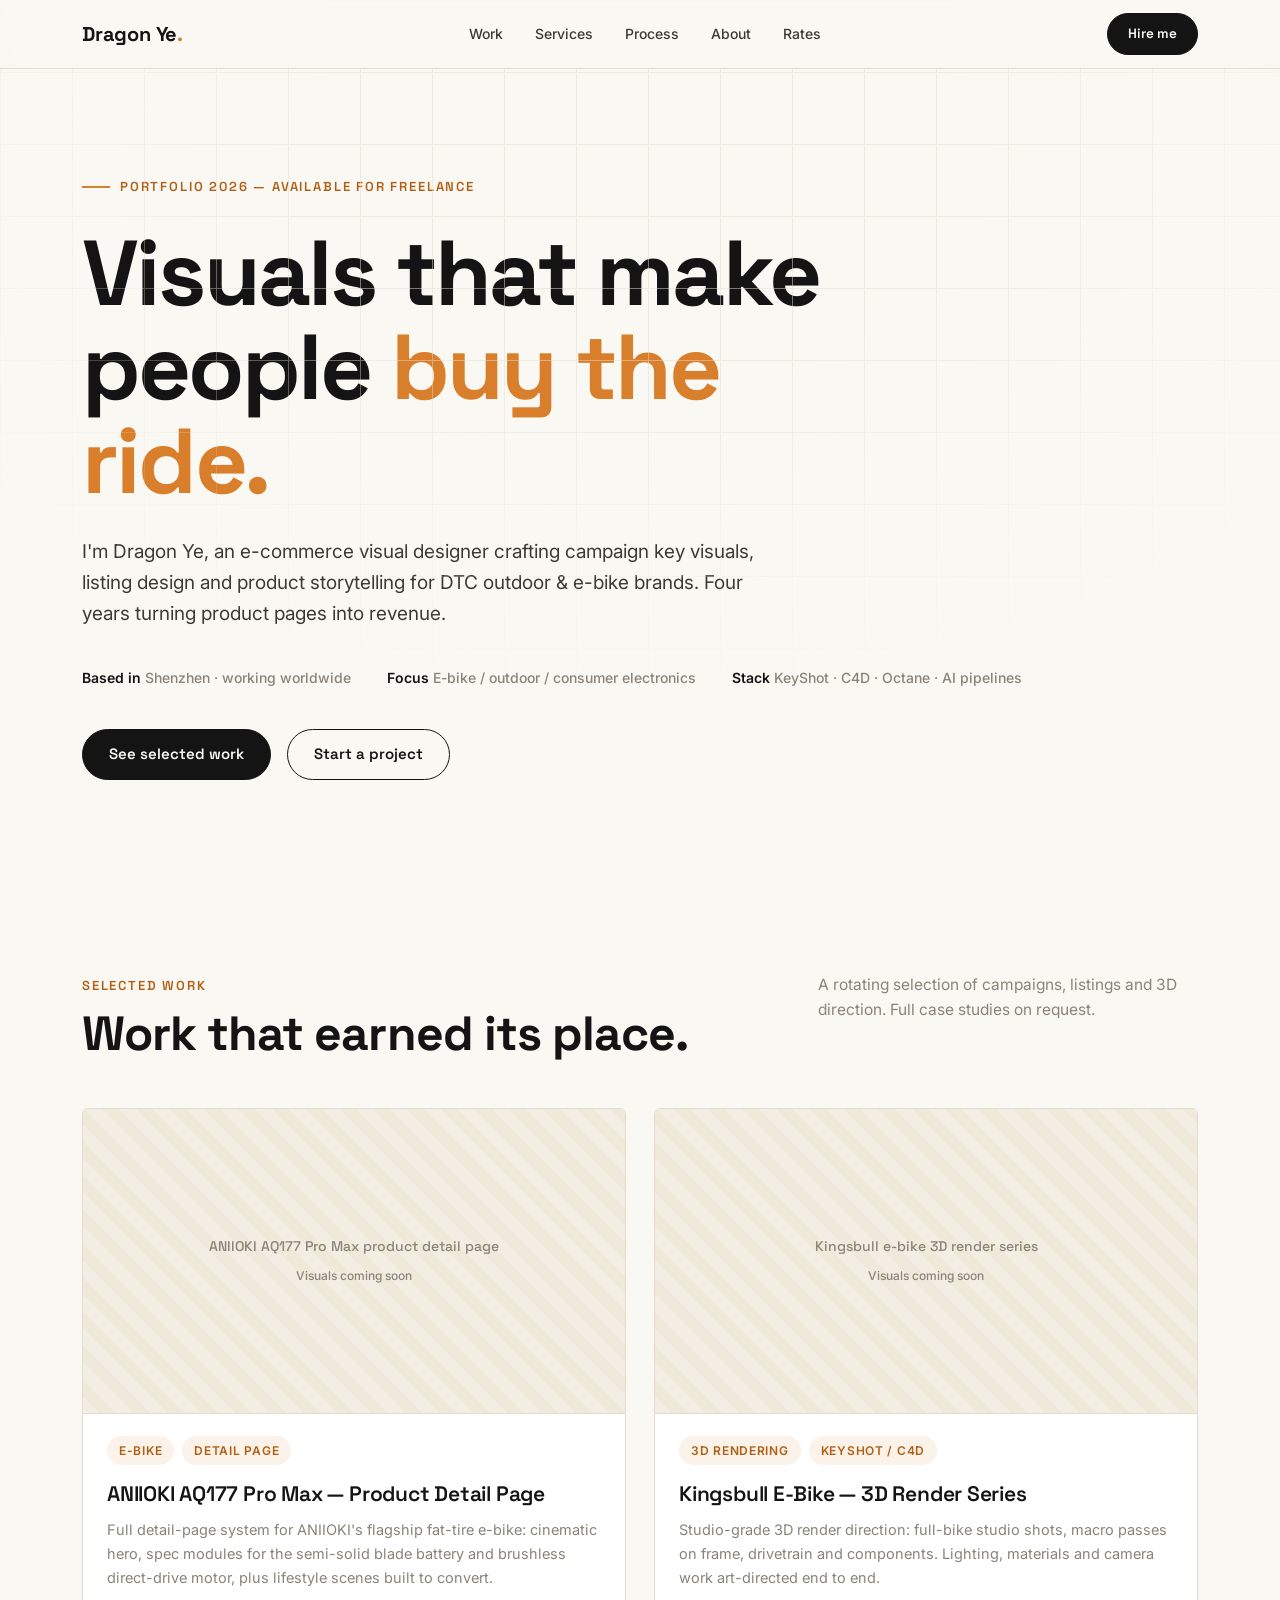
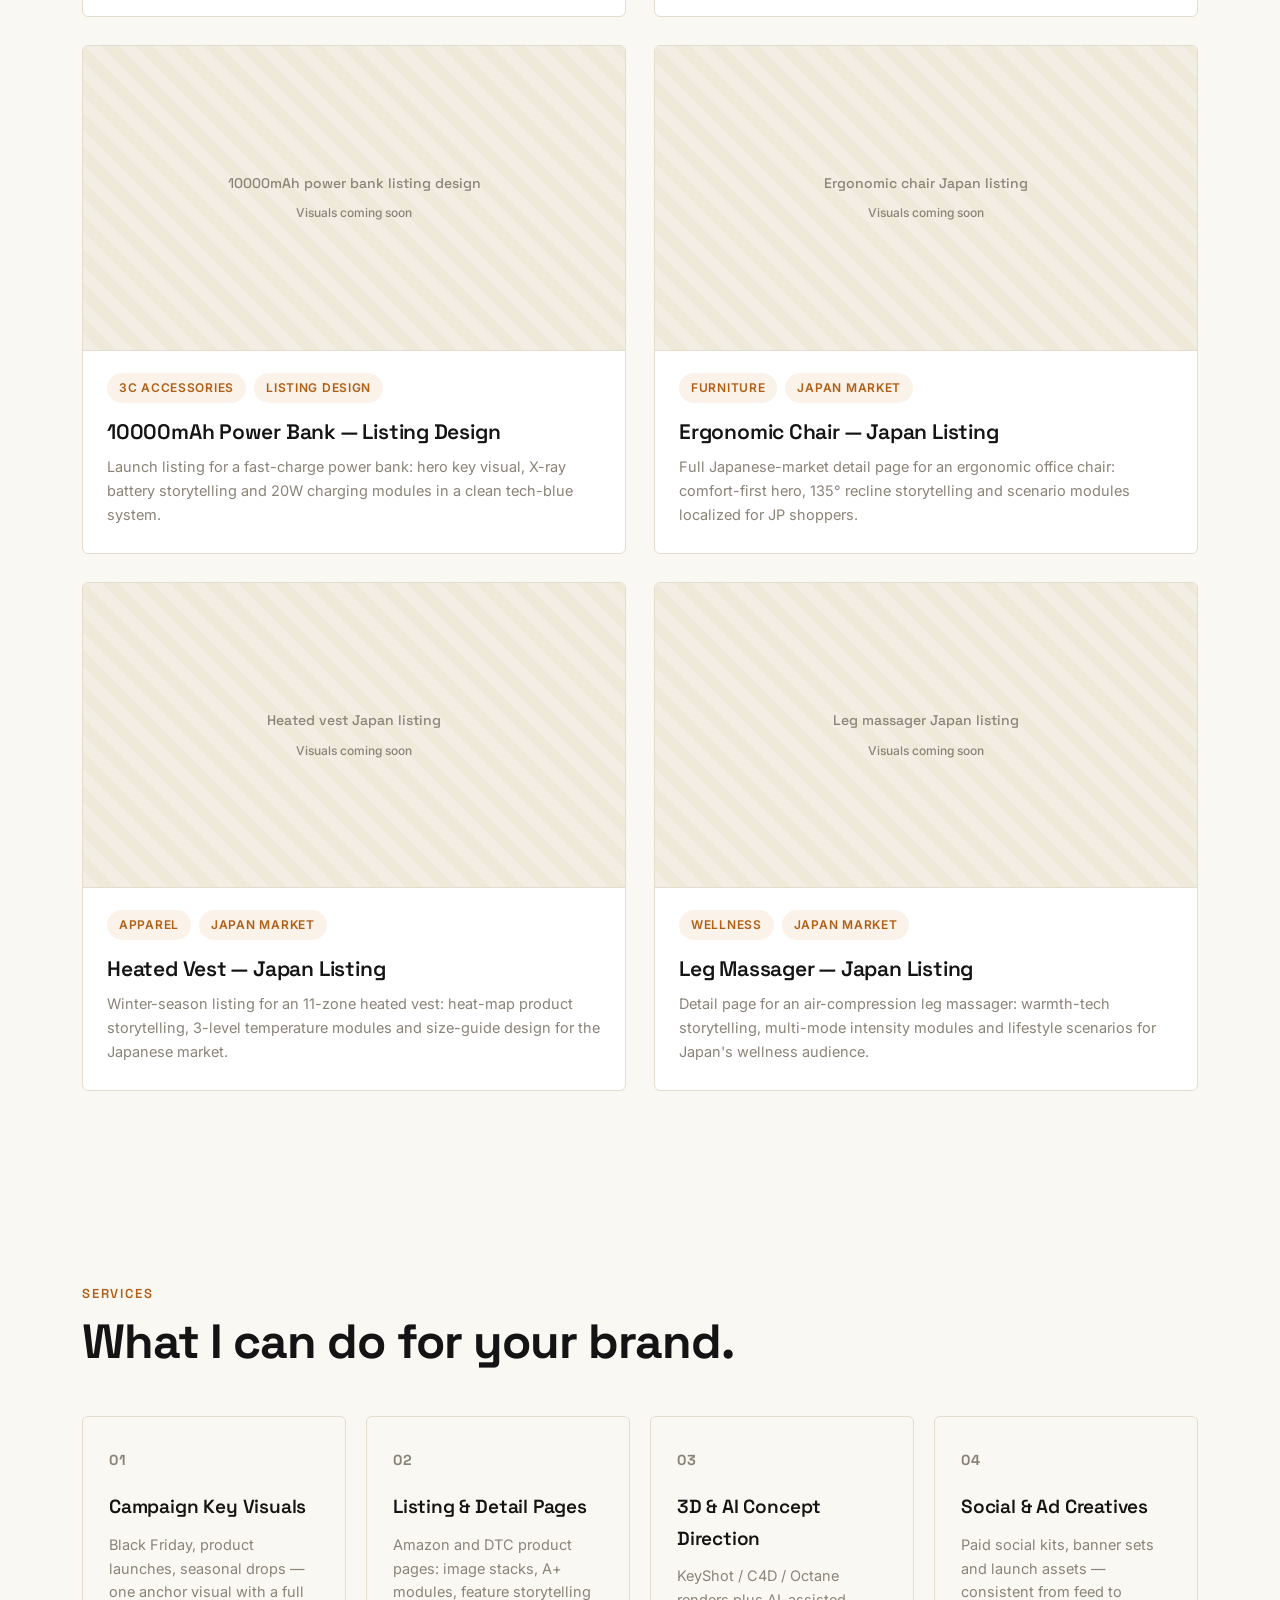
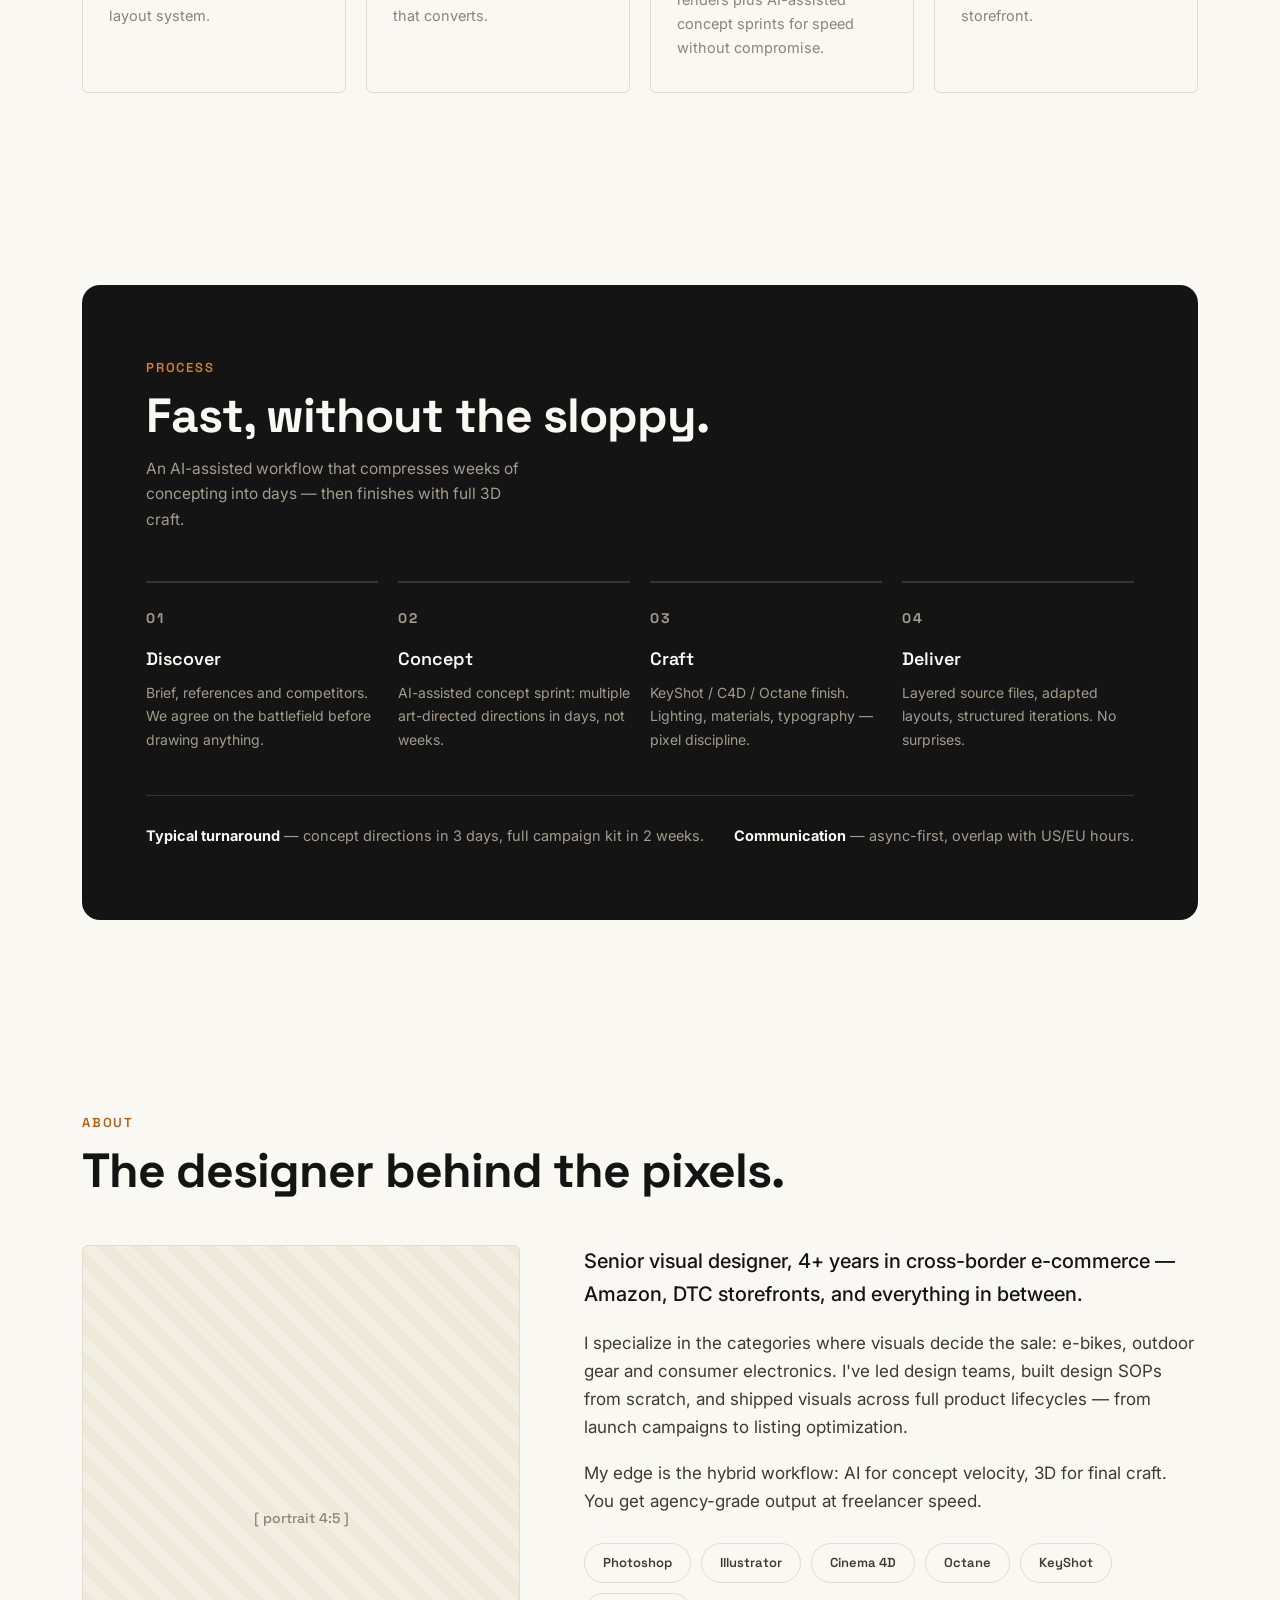
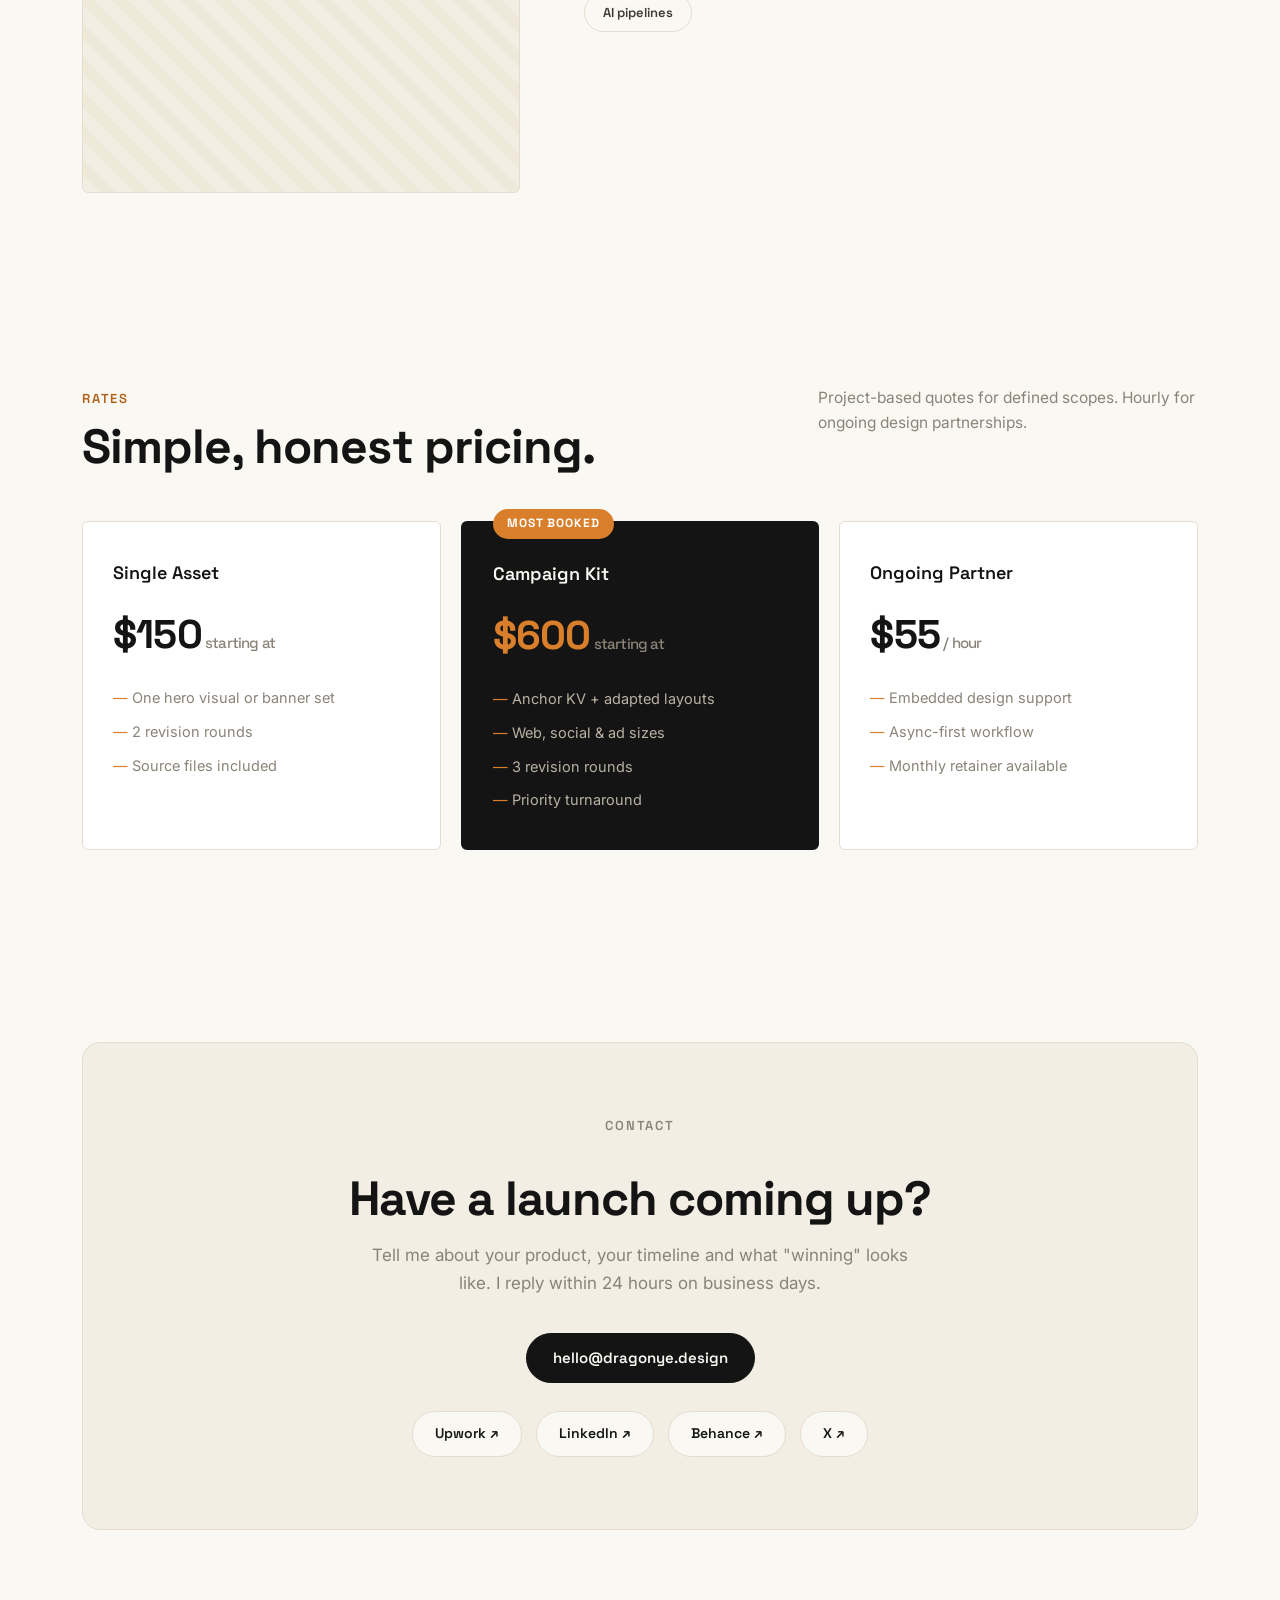
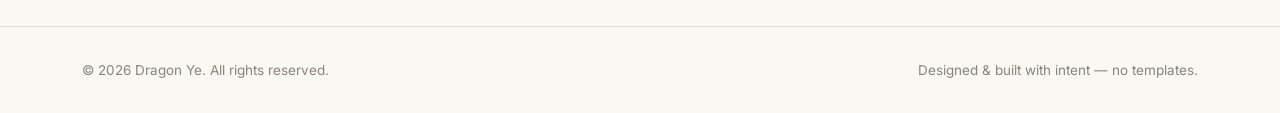
==== index.html @ 7bff3c99 "Portfolio v1 (text-only): 6 work slots as placeholders, images to follow" ====
<!DOCTYPE html>
<html lang="en">
<head>
<meta charset="utf-8">
<meta name="viewport" content="width=device-width, initial-scale=1">
<title>Dragon Ye — E-commerce Visual Designer</title>
<meta name="description" content="Dragon Ye is an e-commerce visual designer crafting campaign key visuals, listing design and product storytelling for DTC outdoor & e-bike brands.">
<link rel="preconnect" href="https://fonts.googleapis.com">
<link rel="preconnect" href="https://fonts.gstatic.com" crossorigin>
<link href="https://fonts.googleapis.com/css2?family=Space+Grotesk:wght@400;500;600;700&family=Inter:wght@400;500;600&display=swap" rel="stylesheet">
<style>
  :root{
    --paper:#FAF8F3;
    --paper-2:#F3EEE4;
    --ink:#141414;
    --ink-soft:#3d3a34;
    --muted:#8a8478;
    --line:#e4ddcf;
    --amber:#D97E2B;
    --amber-deep:#b25f16;
    --radius:6px;
    --font-display:"Space Grotesk",sans-serif;
    --font-body:"Inter",sans-serif;
    --maxw:1180px;
  }
  *{margin:0;padding:0;box-sizing:border-box}
  html{scroll-behavior:smooth}
  body{
    background:var(--paper);
    color:var(--ink);
    font-family:var(--font-body);
    font-size:17px;
    line-height:1.65;
    -webkit-font-smoothing:antialiased;
  }
  ::selection{background:var(--amber);color:#fff}
  a{color:inherit;text-decoration:none}
  .wrap{max-width:var(--maxw);margin:0 auto;padding:0 32px}

  /* ---------- nav ---------- */
  nav{
    position:fixed;top:0;left:0;right:0;z-index:50;
    background:rgba(250,248,243,.88);
    backdrop-filter:blur(12px);-webkit-backdrop-filter:blur(12px);
    border-bottom:1px solid var(--line);
  }
  .nav-inner{max-width:var(--maxw);margin:0 auto;padding:0 32px;height:68px;
    display:flex;align-items:center;justify-content:space-between}
  .wordmark{font-family:var(--font-display);font-weight:700;font-size:20px;letter-spacing:-.01em}
  .wordmark span{color:var(--amber)}
  .nav-links{display:flex;gap:32px;font-size:14px;font-weight:500;color:var(--ink-soft)}
  .nav-links a{position:relative;padding:4px 0}
  .nav-links a::after{content:"";position:absolute;left:0;bottom:0;height:2px;width:0;
    background:var(--amber);transition:width .25s ease}
  .nav-links a:hover::after{width:100%}
  .btn{
    display:inline-flex;align-items:center;gap:8px;
    font-family:var(--font-display);font-weight:600;font-size:15px;
    padding:12px 26px;border-radius:999px;border:1.5px solid var(--ink);
    transition:transform .18s ease,background .18s ease,color .18s ease,box-shadow .18s ease;
    cursor:pointer;white-space:nowrap;
  }
  .btn:hover{transform:translateY(-2px)}
  .btn-solid{background:var(--ink);color:var(--paper)}
  .btn-solid:hover{background:var(--amber-deep);border-color:var(--amber-deep);color:#fff}
  .btn-ghost{background:transparent;color:var(--ink)}
  .btn-ghost:hover{border-color:var(--amber);color:var(--amber-deep)}
  .btn-sm{padding:9px 20px;font-size:13.5px}

  /* ---------- hero ---------- */
  header{padding:168px 0 96px;position:relative;overflow:hidden}
  .hero-grid-bg{
    position:absolute;inset:0;pointer-events:none;opacity:.5;
    background-image:linear-gradient(var(--line) 1px,transparent 1px),
                     linear-gradient(90deg,var(--line) 1px,transparent 1px);
    background-size:72px 72px;
    mask-image:radial-gradient(ellipse 90% 80% at 50% 20%,#000 30%,transparent 75%);
    -webkit-mask-image:radial-gradient(ellipse 90% 80% at 50% 20%,#000 30%,transparent 75%);
  }
  .eyebrow{
    display:inline-flex;align-items:center;gap:10px;
    font-family:var(--font-display);font-size:13px;font-weight:600;
    letter-spacing:.14em;text-transform:uppercase;color:var(--amber-deep);
    margin-bottom:28px;
  }
  .eyebrow::before{content:"";width:28px;height:2px;background:var(--amber)}
  h1{
    font-family:var(--font-display);font-weight:700;
    font-size:clamp(44px,7.2vw,96px);line-height:1.02;letter-spacing:-.03em;
    text-wrap:pretty;max-width:14ch;
  }
  h1 em{font-style:normal;color:var(--amber)}
  .hero-sub{
    margin-top:28px;max-width:56ch;font-size:19px;color:var(--ink-soft);
    text-wrap:pretty;
  }
  .hero-meta{
    margin-top:36px;display:flex;flex-wrap:wrap;gap:12px 36px;
    font-size:14px;color:var(--muted);font-weight:500;
  }
  .hero-meta b{color:var(--ink);font-weight:600}
  .hero-ctas{margin-top:40px;display:flex;flex-wrap:wrap;gap:16px}

  /* ---------- sections ---------- */
  section{padding:96px 0}
  .sec-head{display:flex;align-items:baseline;justify-content:space-between;
    gap:24px;margin-bottom:48px;flex-wrap:wrap}
  .sec-label{font-family:var(--font-display);font-size:13px;font-weight:600;
    letter-spacing:.14em;text-transform:uppercase;color:var(--amber-deep);margin-bottom:12px}
  h2{font-family:var(--font-display);font-weight:700;letter-spacing:-.02em;
    font-size:clamp(30px,4vw,48px);line-height:1.08;text-wrap:pretty}
  .sec-note{max-width:38ch;color:var(--muted);font-size:15.5px}

  /* ---------- work grid ---------- */
  .work-grid{display:grid;grid-template-columns:repeat(2,1fr);gap:28px}
  .work-card{border:1px solid var(--line);border-radius:var(--radius);overflow:hidden;
    background:#fff;transition:transform .22s ease,box-shadow .22s ease}
  .work-card:hover{transform:translateY(-6px);box-shadow:0 24px 48px -20px rgba(20,20,20,.22)}
  .ph{
    aspect-ratio:16/9;display:flex;flex-direction:column;gap:8px;
    align-items:center;justify-content:center;
    background:repeating-linear-gradient(45deg,var(--paper-2),var(--paper-2) 12px,#efe9da 12px,#efe9da 24px);
    color:var(--muted);font-family:var(--font-display);font-size:14px;font-weight:500;
    border-bottom:1px solid var(--line);
  }
  .ph small{font-family:var(--font-body);font-size:12px}
  .ph{padding:0}
  .ph img{width:100%;height:100%;object-fit:cover;display:block}

  /* ---------- lightbox ---------- */
  .work-card{cursor:default}
  .lb{position:fixed;inset:0;z-index:100;display:none;
    background:rgba(18,16,13,.94);padding:52px 20px 40px;overflow-y:auto}
  .lb.open{display:block}
  .lb-inner{max-width:880px;margin:0 auto}
  .lb img{width:100%;height:auto;display:block;border-radius:8px;
    box-shadow:0 30px 80px rgba(0,0,0,.5);background:#fff}
  .lb-cap{color:#cfc8b8;text-align:center;font-size:14px;margin:18px 0 8px;
    font-family:var(--font-display);font-weight:500}
  .lb-close{position:fixed;top:18px;right:22px;z-index:101;
    width:44px;height:44px;border-radius:50%;border:1.5px solid #6b6355;
    background:rgba(20,20,20,.6);color:#f3eee4;font-size:17px;cursor:pointer;
    display:flex;align-items:center;justify-content:center}
  .lb-close:hover{border-color:var(--amber);color:var(--amber)}
  .work-body{padding:22px 24px 26px}
  .work-tags{display:flex;gap:8px;flex-wrap:wrap;margin-bottom:12px}
  .tag{font-size:12px;font-weight:600;letter-spacing:.06em;text-transform:uppercase;
    color:var(--amber-deep);background:rgba(217,126,43,.1);
    padding:5px 12px;border-radius:999px}
  .work-body h3{font-family:var(--font-display);font-size:21px;font-weight:600;
    letter-spacing:-.01em;margin-bottom:6px}
  .work-body p{font-size:14.5px;color:var(--muted)}

  /* ---------- services ---------- */
  .svc-grid{display:grid;grid-template-columns:repeat(4,1fr);gap:20px}
  .svc{border:1px solid var(--line);border-radius:var(--radius);padding:32px 26px;
    background:var(--paper);transition:border-color .2s ease,transform .2s ease}
  .svc:hover{border-color:var(--amber);transform:translateY(-4px)}
  .svc-num{font-family:var(--font-display);font-weight:700;font-size:14px;
    color:var(--amber);letter-spacing:.1em;margin-bottom:18px}
  .svc h3{font-family:var(--font-display);font-size:19px;font-weight:600;margin-bottom:10px;
    letter-spacing:-.01em}
  .svc p{font-size:14.5px;color:var(--muted)}

  /* ---------- process ---------- */
  .process{background:var(--ink);color:var(--paper);border-radius:18px;
    padding:72px 64px;margin:0 auto}
  .process .sec-label{color:var(--amber)}
  .process h2{color:var(--paper)}
  .process .sec-note{color:#a39c8d}
  .steps{display:grid;grid-template-columns:repeat(4,1fr);gap:20px;margin-top:48px}
  .step{border-top:2px solid #3a352c;padding-top:24px;transition:border-color .25s ease}
  .step:hover{border-color:var(--amber)}
  .step-num{font-family:var(--font-display);font-size:13px;font-weight:700;
    letter-spacing:.12em;color:var(--amber);margin-bottom:14px}
  .step h3{font-family:var(--font-display);font-size:18px;font-weight:600;margin-bottom:8px}
  .step p{font-size:14px;color:#a39c8d}
  .process-foot{margin-top:44px;padding-top:28px;border-top:1px solid #3a352c;
    display:flex;justify-content:space-between;gap:20px;flex-wrap:wrap;
    font-size:14.5px;color:#a39c8d}
  .process-foot b{color:var(--paper)}

  /* ---------- about ---------- */
  .about-grid{display:grid;grid-template-columns:1fr 1.4fr;gap:64px;align-items:start}
  .about-photo{aspect-ratio:4/5;border-radius:var(--radius);
    background:repeating-linear-gradient(45deg,var(--paper-2),var(--paper-2) 12px,#efe9da 12px,#efe9da 24px);
    border:1px solid var(--line);display:flex;align-items:center;justify-content:center;
    color:var(--muted);font-family:var(--font-display);font-size:14px;font-weight:500}
  .about-copy p{color:var(--ink-soft);margin-bottom:18px;text-wrap:pretty}
  .about-copy p:first-of-type{font-size:20px;color:var(--ink);font-weight:500}
  .tool-row{display:flex;flex-wrap:wrap;gap:10px;margin-top:28px}
  .tool{font-family:var(--font-display);font-size:13px;font-weight:600;
    border:1.5px solid var(--line);border-radius:999px;padding:8px 18px;color:var(--ink-soft)}

  /* ---------- rates ---------- */
  .rates{display:grid;grid-template-columns:repeat(3,1fr);gap:20px}
  .rate{border:1px solid var(--line);border-radius:var(--radius);padding:36px 30px;
    background:#fff;position:relative;transition:transform .2s ease,box-shadow .2s ease}
  .rate:hover{transform:translateY(-4px);box-shadow:0 20px 40px -22px rgba(20,20,20,.25)}
  .rate.featured{border:2px solid var(--ink);background:var(--ink);color:var(--paper)}
  .rate.featured .rate-price{color:var(--amber)}
  .rate-badge{position:absolute;top:-14px;left:30px;background:var(--amber);color:#fff;
    font-family:var(--font-display);font-size:12px;font-weight:700;letter-spacing:.08em;
    text-transform:uppercase;padding:5px 14px;border-radius:999px}
  .rate h3{font-family:var(--font-display);font-size:18px;font-weight:600;margin-bottom:6px}
  .rate-price{font-family:var(--font-display);font-size:40px;font-weight:700;
    letter-spacing:-.02em;margin:14px 0 4px}
  .rate-price small{font-size:15px;font-weight:500;color:var(--muted)}
  .rate ul{list-style:none;margin-top:18px;display:grid;gap:10px;font-size:14.5px;color:var(--muted)}
  .rate.featured ul{color:#b9b2a4}
  .rate ul li::before{content:"— ";color:var(--amber)}

  /* ---------- contact ---------- */
  .contact-box{background:var(--paper-2);border:1px solid var(--line);
    border-radius:18px;padding:72px 64px;text-align:center}
  .contact-box h2{margin-bottom:16px}
  .contact-box p{color:var(--muted);max-width:52ch;margin:0 auto 36px;text-wrap:pretty}
  .contact-links{display:flex;justify-content:center;gap:14px;flex-wrap:wrap;margin-top:28px}
  .contact-links a{font-family:var(--font-display);font-size:14px;font-weight:600;
    padding:10px 22px;border:1.5px solid var(--line);border-radius:999px;
    background:var(--paper);transition:border-color .2s,color .2s}
  .contact-links a:hover{border-color:var(--amber);color:var(--amber-deep)}

  footer{border-top:1px solid var(--line);padding:32px 0;margin-top:0}
  .foot-inner{display:flex;justify-content:space-between;gap:16px;flex-wrap:wrap;
    font-size:13.5px;color:var(--muted)}

  /* ---------- reveal ---------- */
  .rv{opacity:0;transform:translateY(26px);transition:opacity .7s ease,transform .7s ease}
  .rv.in{opacity:1;transform:none}
  @media (prefers-reduced-motion:reduce){.rv{opacity:1;transform:none;transition:none}}

  /* ---------- responsive ---------- */
  @media (max-width:960px){
    .nav-links{display:none}
    .work-grid{grid-template-columns:1fr}
    .svc-grid{grid-template-columns:repeat(2,1fr)}
    .steps{grid-template-columns:repeat(2,1fr)}
    .about-grid{grid-template-columns:1fr;gap:36px}
    .about-photo{aspect-ratio:16/9}
    .rates{grid-template-columns:1fr}
    .process{padding:52px 32px}
    .contact-box{padding:52px 28px}
    section{padding:72px 0}
    header{padding:132px 0 72px}
  }
  @media (max-width:560px){
    .svc-grid{grid-template-columns:1fr}
    .steps{grid-template-columns:1fr}
    .wrap{padding:0 20px}
    .nav-inner{padding:0 20px}
  }
</style>
</head>
<body>

<nav>
  <div class="nav-inner">
    <a class="wordmark" href="#top">Dragon Ye<span>.</span></a>
    <div class="nav-links">
      <a href="#work">Work</a>
      <a href="#services">Services</a>
      <a href="#process">Process</a>
      <a href="#about">About</a>
      <a href="#rates">Rates</a>
    </div>
    <a class="btn btn-solid btn-sm" href="#contact">Hire me</a>
  </div>
</nav>

<header id="top">
  <div class="hero-grid-bg"></div>
  <div class="wrap">
    <p class="eyebrow rv">Portfolio 2026 — Available for freelance</p>
    <h1 class="rv">Visuals that make people <em>buy the ride.</em></h1>
    <p class="hero-sub rv">I'm Dragon Ye, an e-commerce visual designer crafting campaign key visuals, listing design and product storytelling for DTC outdoor &amp; e-bike brands. Four years turning product pages into revenue.</p>
    <div class="hero-meta rv">
      <span><b>Based in</b> Shenzhen · working worldwide</span>
      <span><b>Focus</b> E-bike / outdoor / consumer electronics</span>
      <span><b>Stack</b> KeyShot · C4D · Octane · AI pipelines</span>
    </div>
    <div class="hero-ctas rv">
      <a class="btn btn-solid" href="#work">See selected work</a>
      <a class="btn btn-ghost" href="#contact">Start a project</a>
    </div>
  </div>
</header>

<section id="work">
  <div class="wrap">
    <div class="sec-head rv">
      <div>
        <p class="sec-label">Selected work</p>
        <h2>Work that earned its place.</h2>
      </div>
      <p class="sec-note">A rotating selection of campaigns, listings and 3D direction. Full case studies on request.</p>
    </div>
    <div class="work-grid">
      <article class="work-card rv">
        <div class="ph">ANIIOKI AQ177 Pro Max product detail page<small>Visuals coming soon</small></div>
        <div class="work-body">
          <div class="work-tags"><span class="tag">E-bike</span><span class="tag">Detail page</span></div>
          <h3>ANIIOKI AQ177 Pro Max — Product Detail Page</h3>
          <p>Full detail-page system for ANIIOKI's flagship fat-tire e-bike: cinematic hero, spec modules for the semi-solid blade battery and brushless direct-drive motor, plus lifestyle scenes built to convert.</p>
        </div>
      </article>
      <article class="work-card rv">
        <div class="ph">Kingsbull e-bike 3D render series<small>Visuals coming soon</small></div>
        <div class="work-body">
          <div class="work-tags"><span class="tag">3D rendering</span><span class="tag">KeyShot / C4D</span></div>
          <h3>Kingsbull E-Bike — 3D Render Series</h3>
          <p>Studio-grade 3D render direction: full-bike studio shots, macro passes on frame, drivetrain and components. Lighting, materials and camera work art-directed end to end.</p>
        </div>
      </article>
      <article class="work-card rv">
        <div class="ph">10000mAh power bank listing design<small>Visuals coming soon</small></div>
        <div class="work-body">
          <div class="work-tags"><span class="tag">3C accessories</span><span class="tag">Listing design</span></div>
          <h3>10000mAh Power Bank — Listing Design</h3>
          <p>Launch listing for a fast-charge power bank: hero key visual, X-ray battery storytelling and 20W charging modules in a clean tech-blue system.</p>
        </div>
      </article>
      <article class="work-card rv">
        <div class="ph">Ergonomic chair Japan listing<small>Visuals coming soon</small></div>
        <div class="work-body">
          <div class="work-tags"><span class="tag">Furniture</span><span class="tag">Japan market</span></div>
          <h3>Ergonomic Chair — Japan Listing</h3>
          <p>Full Japanese-market detail page for an ergonomic office chair: comfort-first hero, 135° recline storytelling and scenario modules localized for JP shoppers.</p>
        </div>
      </article>
      <article class="work-card rv">
        <div class="ph">Heated vest Japan listing<small>Visuals coming soon</small></div>
        <div class="work-body">
          <div class="work-tags"><span class="tag">Apparel</span><span class="tag">Japan market</span></div>
          <h3>Heated Vest — Japan Listing</h3>
          <p>Winter-season listing for an 11-zone heated vest: heat-map product storytelling, 3-level temperature modules and size-guide design for the Japanese market.</p>
        </div>
      </article>
      <article class="work-card rv">
        <div class="ph">Leg massager Japan listing<small>Visuals coming soon</small></div>
        <div class="work-body">
          <div class="work-tags"><span class="tag">Wellness</span><span class="tag">Japan market</span></div>
          <h3>Leg Massager — Japan Listing</h3>
          <p>Detail page for an air-compression leg massager: warmth-tech storytelling, multi-mode intensity modules and lifestyle scenarios for Japan's wellness audience.</p>
        </div>
      </article>
    </div>
  </div>
</section>

<section id="services">
  <div class="wrap">
    <div class="sec-head rv">
      <div>
        <p class="sec-label">Services</p>
        <h2>What I can do for your brand.</h2>
      </div>
    </div>
    <div class="svc-grid">
      <div class="svc rv">
        <p class="svc-num">01</p>
        <h3>Campaign Key Visuals</h3>
        <p>Black Friday, product launches, seasonal drops — one anchor visual with a full layout system.</p>
      </div>
      <div class="svc rv">
        <p class="svc-num">02</p>
        <h3>Listing &amp; Detail Pages</h3>
        <p>Amazon and DTC product pages: image stacks, A+ modules, feature storytelling that converts.</p>
      </div>
      <div class="svc rv">
        <p class="svc-num">03</p>
        <h3>3D &amp; AI Concept Direction</h3>
        <p>KeyShot / C4D / Octane renders plus AI-assisted concept sprints for speed without compromise.</p>
      </div>
      <div class="svc rv">
        <p class="svc-num">04</p>
        <h3>Social &amp; Ad Creatives</h3>
        <p>Paid social kits, banner sets and launch assets — consistent from feed to storefront.</p>
      </div>
    </div>
  </div>
</section>

<section id="process">
  <div class="wrap">
    <div class="process rv">
      <p class="sec-label">Process</p>
      <h2>Fast, without the sloppy.</h2>
      <p class="sec-note" style="margin-top:14px">An AI-assisted workflow that compresses weeks of concepting into days — then finishes with full 3D craft.</p>
      <div class="steps">
        <div class="step">
          <p class="step-num">01</p>
          <h3>Discover</h3>
          <p>Brief, references and competitors. We agree on the battlefield before drawing anything.</p>
        </div>
        <div class="step">
          <p class="step-num">02</p>
          <h3>Concept</h3>
          <p>AI-assisted concept sprint: multiple art-directed directions in days, not weeks.</p>
        </div>
        <div class="step">
          <p class="step-num">03</p>
          <h3>Craft</h3>
          <p>KeyShot / C4D / Octane finish. Lighting, materials, typography — pixel discipline.</p>
        </div>
        <div class="step">
          <p class="step-num">04</p>
          <h3>Deliver</h3>
          <p>Layered source files, adapted layouts, structured iterations. No surprises.</p>
        </div>
      </div>
      <div class="process-foot">
        <span><b>Typical turnaround</b> — concept directions in 3 days, full campaign kit in 2 weeks.</span>
        <span><b>Communication</b> — async-first, overlap with US/EU hours.</span>
      </div>
    </div>
  </div>
</section>

<section id="about">
  <div class="wrap">
    <div class="sec-head rv">
      <div>
        <p class="sec-label">About</p>
        <h2>The designer behind the pixels.</h2>
      </div>
    </div>
    <div class="about-grid">
      <div class="about-photo rv">[ portrait 4:5 ]</div>
      <div class="about-copy rv">
        <p>Senior visual designer, 4+ years in cross-border e-commerce — Amazon, DTC storefronts, and everything in between.</p>
        <p>I specialize in the categories where visuals decide the sale: e-bikes, outdoor gear and consumer electronics. I've led design teams, built design SOPs from scratch, and shipped visuals across full product lifecycles — from launch campaigns to listing optimization.</p>
        <p>My edge is the hybrid workflow: AI for concept velocity, 3D for final craft. You get agency-grade output at freelancer speed.</p>
        <div class="tool-row">
          <span class="tool">Photoshop</span>
          <span class="tool">Illustrator</span>
          <span class="tool">Cinema 4D</span>
          <span class="tool">Octane</span>
          <span class="tool">KeyShot</span>
          <span class="tool">AI pipelines</span>
        </div>
      </div>
    </div>
  </div>
</section>

<section id="rates">
  <div class="wrap">
    <div class="sec-head rv">
      <div>
        <p class="sec-label">Rates</p>
        <h2>Simple, honest pricing.</h2>
      </div>
      <p class="sec-note">Project-based quotes for defined scopes. Hourly for ongoing design partnerships.</p>
    </div>
    <div class="rates">
      <div class="rate rv">
        <h3>Single Asset</h3>
        <p class="rate-price">$150<small> starting at</small></p>
        <ul>
          <li>One hero visual or banner set</li>
          <li>2 revision rounds</li>
          <li>Source files included</li>
        </ul>
      </div>
      <div class="rate featured rv">
        <span class="rate-badge">Most booked</span>
        <h3>Campaign Kit</h3>
        <p class="rate-price">$600<small> starting at</small></p>
        <ul>
          <li>Anchor KV + adapted layouts</li>
          <li>Web, social &amp; ad sizes</li>
          <li>3 revision rounds</li>
          <li>Priority turnaround</li>
        </ul>
      </div>
      <div class="rate rv">
        <h3>Ongoing Partner</h3>
        <p class="rate-price">$55<small> / hour</small></p>
        <ul>
          <li>Embedded design support</li>
          <li>Async-first workflow</li>
          <li>Monthly retainer available</li>
        </ul>
      </div>
    </div>
  </div>
</section>

<section id="contact">
  <div class="wrap">
    <div class="contact-box rv">
      <p class="sec-label">Contact</p>
      <h2>Have a launch coming up?</h2>
      <p>Tell me about your product, your timeline and what "winning" looks like. I reply within 24 hours on business days.</p>
      <a class="btn btn-solid" href="mailto:hello@dragonye.design">hello@dragonye.design</a>
      <div class="contact-links">
        <a href="#" title="Add your Upwork profile URL">Upwork ↗</a>
        <a href="#" title="Add your LinkedIn URL">LinkedIn ↗</a>
        <a href="#" title="Add your Behance URL">Behance ↗</a>
        <a href="#" title="Add your X / Twitter URL">X ↗</a>
      </div>
    </div>
  </div>
</section>

<footer>
  <div class="wrap foot-inner">
    <span>© 2026 Dragon Ye. All rights reserved.</span>
    <span>Designed &amp; built with intent — no templates.</span>
  </div>
</footer>

<div class="lb" id="lb" role="dialog" aria-modal="true" aria-label="Project preview">
  <button class="lb-close" id="lbClose" aria-label="Close">✕</button>
  <div class="lb-inner">
    <img id="lbImg" src="" alt="">
    <p class="lb-cap" id="lbCap"></p>
  </div>
</div>

<script>
  // Scroll reveal
  const io = new IntersectionObserver((entries)=>{
    entries.forEach(e=>{ if(e.isIntersecting){ e.target.classList.add('in'); io.unobserve(e.target);} });
  },{threshold:.12});
  document.querySelectorAll('.rv').forEach(el=>io.observe(el));

  // Nav shadow on scroll
  const nav = document.querySelector('nav');
  addEventListener('scroll',()=>{
    nav.style.boxShadow = scrollY > 8 ? '0 8px 24px -12px rgba(20,20,20,.18)' : 'none';
  },{passive:true});
  // Lightbox — click a work card to view the full project
  const lb=document.getElementById('lb'),lbImg=document.getElementById('lbImg'),
        lbCap=document.getElementById('lbCap'),lbClose=document.getElementById('lbClose');
  function openLb(src,cap){lbImg.src=src;lbImg.alt=cap;lbCap.textContent=cap;
    lb.classList.add('open');document.body.style.overflow='hidden';}
  function closeLb(){lb.classList.remove('open');lbImg.src='';
    document.body.style.overflow='';}
  document.querySelectorAll('.work-card').forEach(card=>{
    card.addEventListener('click',()=>{
      if(!card.dataset.full)return;
      openLb(card.dataset.full,card.querySelector('h3').textContent);});
  });
  lbClose.addEventListener('click',closeLb);
  lb.addEventListener('click',e=>{if(e.target===lb)closeLb();});
  addEventListener('keydown',e=>{if(e.key==='Escape')closeLb();});
</script>
</body>
</html>
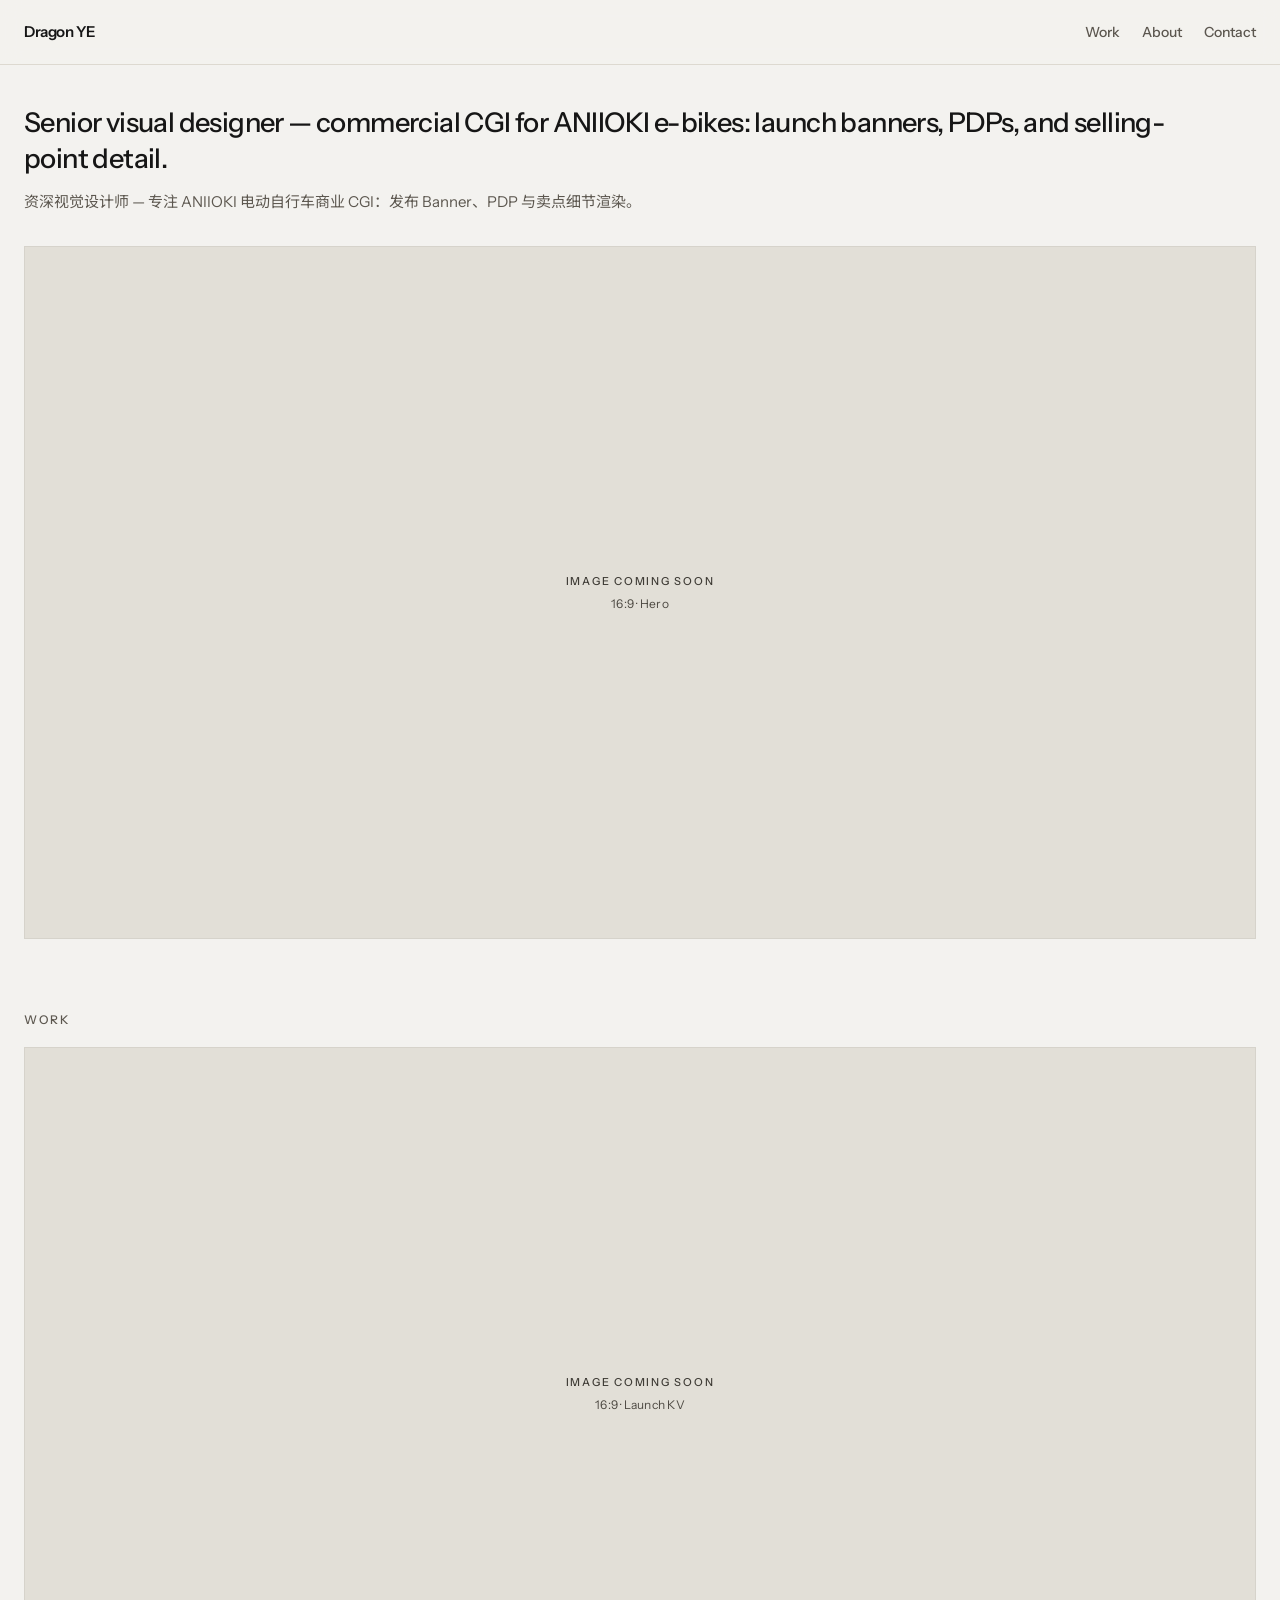
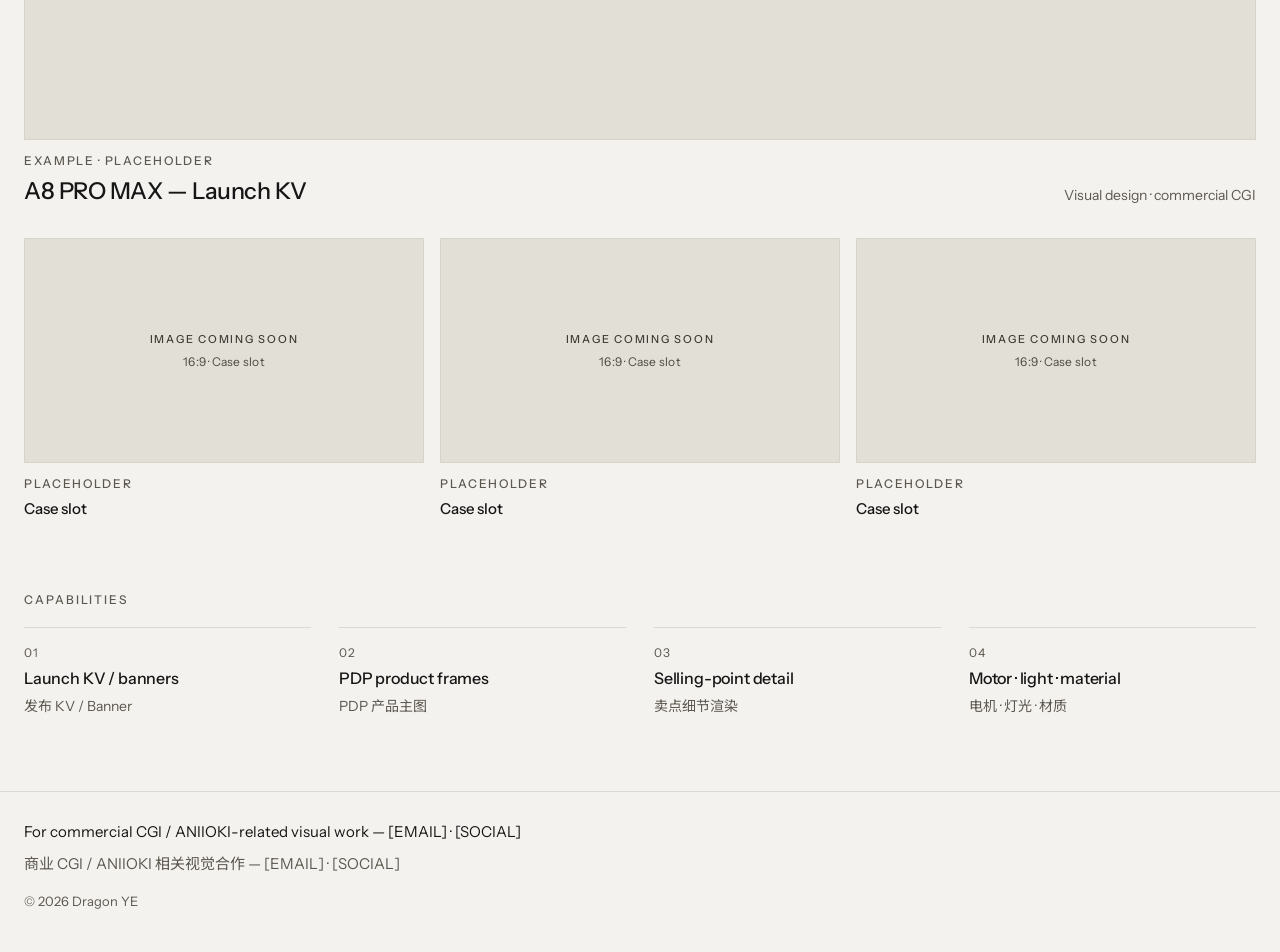
==== commit ce5f81a4: "Rebuild the portfolio as an image-first static framework. Replace the single-page v1 with Home, Abou" ====
--- a/index.html
+++ b/index.html
@@ -1,551 +1,142 @@
 <!DOCTYPE html>
 <html lang="en">
 <head>
-<meta charset="utf-8">
-<meta name="viewport" content="width=device-width, initial-scale=1">
-<title>Dragon Ye — E-commerce Visual Designer</title>
-<meta name="description" content="Dragon Ye is an e-commerce visual designer crafting campaign key visuals, listing design and product storytelling for DTC outdoor & e-bike brands.">
-<link rel="preconnect" href="https://fonts.googleapis.com">
-<link rel="preconnect" href="https://fonts.gstatic.com" crossorigin>
-<link href="https://fonts.googleapis.com/css2?family=Space+Grotesk:wght@400;500;600;700&family=Inter:wght@400;500;600&display=swap" rel="stylesheet">
-<style>
-  :root{
-    --paper:#FAF8F3;
-    --paper-2:#F3EEE4;
-    --ink:#141414;
-    --ink-soft:#3d3a34;
-    --muted:#8a8478;
-    --line:#e4ddcf;
-    --amber:#D97E2B;
-    --amber-deep:#b25f16;
-    --radius:6px;
-    --font-display:"Space Grotesk",sans-serif;
-    --font-body:"Inter",sans-serif;
-    --maxw:1180px;
-  }
-  *{margin:0;padding:0;box-sizing:border-box}
-  html{scroll-behavior:smooth}
-  body{
-    background:var(--paper);
-    color:var(--ink);
-    font-family:var(--font-body);
-    font-size:17px;
-    line-height:1.65;
-    -webkit-font-smoothing:antialiased;
-  }
-  ::selection{background:var(--amber);color:#fff}
-  a{color:inherit;text-decoration:none}
-  .wrap{max-width:var(--maxw);margin:0 auto;padding:0 32px}
-
-  /* ---------- nav ---------- */
-  nav{
-    position:fixed;top:0;left:0;right:0;z-index:50;
-    background:rgba(250,248,243,.88);
-    backdrop-filter:blur(12px);-webkit-backdrop-filter:blur(12px);
-    border-bottom:1px solid var(--line);
-  }
-  .nav-inner{max-width:var(--maxw);margin:0 auto;padding:0 32px;height:68px;
-    display:flex;align-items:center;justify-content:space-between}
-  .wordmark{font-family:var(--font-display);font-weight:700;font-size:20px;letter-spacing:-.01em}
-  .wordmark span{color:var(--amber)}
-  .nav-links{display:flex;gap:32px;font-size:14px;font-weight:500;color:var(--ink-soft)}
-  .nav-links a{position:relative;padding:4px 0}
-  .nav-links a::after{content:"";position:absolute;left:0;bottom:0;height:2px;width:0;
-    background:var(--amber);transition:width .25s ease}
-  .nav-links a:hover::after{width:100%}
-  .btn{
-    display:inline-flex;align-items:center;gap:8px;
-    font-family:var(--font-display);font-weight:600;font-size:15px;
-    padding:12px 26px;border-radius:999px;border:1.5px solid var(--ink);
-    transition:transform .18s ease,background .18s ease,color .18s ease,box-shadow .18s ease;
-    cursor:pointer;white-space:nowrap;
-  }
-  .btn:hover{transform:translateY(-2px)}
-  .btn-solid{background:var(--ink);color:var(--paper)}
-  .btn-solid:hover{background:var(--amber-deep);border-color:var(--amber-deep);color:#fff}
-  .btn-ghost{background:transparent;color:var(--ink)}
-  .btn-ghost:hover{border-color:var(--amber);color:var(--amber-deep)}
-  .btn-sm{padding:9px 20px;font-size:13.5px}
-
-  /* ---------- hero ---------- */
-  header{padding:168px 0 96px;position:relative;overflow:hidden}
-  .hero-grid-bg{
-    position:absolute;inset:0;pointer-events:none;opacity:.5;
-    background-image:linear-gradient(var(--line) 1px,transparent 1px),
-                     linear-gradient(90deg,var(--line) 1px,transparent 1px);
-    background-size:72px 72px;
-    mask-image:radial-gradient(ellipse 90% 80% at 50% 20%,#000 30%,transparent 75%);
-    -webkit-mask-image:radial-gradient(ellipse 90% 80% at 50% 20%,#000 30%,transparent 75%);
-  }
-  .eyebrow{
-    display:inline-flex;align-items:center;gap:10px;
-    font-family:var(--font-display);font-size:13px;font-weight:600;
-    letter-spacing:.14em;text-transform:uppercase;color:var(--amber-deep);
-    margin-bottom:28px;
-  }
-  .eyebrow::before{content:"";width:28px;height:2px;background:var(--amber)}
-  h1{
-    font-family:var(--font-display);font-weight:700;
-    font-size:clamp(44px,7.2vw,96px);line-height:1.02;letter-spacing:-.03em;
-    text-wrap:pretty;max-width:14ch;
-  }
-  h1 em{font-style:normal;color:var(--amber)}
-  .hero-sub{
-    margin-top:28px;max-width:56ch;font-size:19px;color:var(--ink-soft);
-    text-wrap:pretty;
-  }
-  .hero-meta{
-    margin-top:36px;display:flex;flex-wrap:wrap;gap:12px 36px;
-    font-size:14px;color:var(--muted);font-weight:500;
-  }
-  .hero-meta b{color:var(--ink);font-weight:600}
-  .hero-ctas{margin-top:40px;display:flex;flex-wrap:wrap;gap:16px}
-
-  /* ---------- sections ---------- */
-  section{padding:96px 0}
-  .sec-head{display:flex;align-items:baseline;justify-content:space-between;
-    gap:24px;margin-bottom:48px;flex-wrap:wrap}
-  .sec-label{font-family:var(--font-display);font-size:13px;font-weight:600;
-    letter-spacing:.14em;text-transform:uppercase;color:var(--amber-deep);margin-bottom:12px}
-  h2{font-family:var(--font-display);font-weight:700;letter-spacing:-.02em;
-    font-size:clamp(30px,4vw,48px);line-height:1.08;text-wrap:pretty}
-  .sec-note{max-width:38ch;color:var(--muted);font-size:15.5px}
-
-  /* ---------- work grid ---------- */
-  .work-grid{display:grid;grid-template-columns:repeat(2,1fr);gap:28px}
-  .work-card{border:1px solid var(--line);border-radius:var(--radius);overflow:hidden;
-    background:#fff;transition:transform .22s ease,box-shadow .22s ease}
-  .work-card:hover{transform:translateY(-6px);box-shadow:0 24px 48px -20px rgba(20,20,20,.22)}
-  .ph{
-    aspect-ratio:16/9;display:flex;flex-direction:column;gap:8px;
-    align-items:center;justify-content:center;
-    background:repeating-linear-gradient(45deg,var(--paper-2),var(--paper-2) 12px,#efe9da 12px,#efe9da 24px);
-    color:var(--muted);font-family:var(--font-display);font-size:14px;font-weight:500;
-    border-bottom:1px solid var(--line);
-  }
-  .ph small{font-family:var(--font-body);font-size:12px}
-  .ph{padding:0}
-  .ph img{width:100%;height:100%;object-fit:cover;display:block}
-
-  /* ---------- lightbox ---------- */
-  .work-card{cursor:default}
-  .lb{position:fixed;inset:0;z-index:100;display:none;
-    background:rgba(18,16,13,.94);padding:52px 20px 40px;overflow-y:auto}
-  .lb.open{display:block}
-  .lb-inner{max-width:880px;margin:0 auto}
-  .lb img{width:100%;height:auto;display:block;border-radius:8px;
-    box-shadow:0 30px 80px rgba(0,0,0,.5);background:#fff}
-  .lb-cap{color:#cfc8b8;text-align:center;font-size:14px;margin:18px 0 8px;
-    font-family:var(--font-display);font-weight:500}
-  .lb-close{position:fixed;top:18px;right:22px;z-index:101;
-    width:44px;height:44px;border-radius:50%;border:1.5px solid #6b6355;
-    background:rgba(20,20,20,.6);color:#f3eee4;font-size:17px;cursor:pointer;
-    display:flex;align-items:center;justify-content:center}
-  .lb-close:hover{border-color:var(--amber);color:var(--amber)}
-  .work-body{padding:22px 24px 26px}
-  .work-tags{display:flex;gap:8px;flex-wrap:wrap;margin-bottom:12px}
-  .tag{font-size:12px;font-weight:600;letter-spacing:.06em;text-transform:uppercase;
-    color:var(--amber-deep);background:rgba(217,126,43,.1);
-    padding:5px 12px;border-radius:999px}
-  .work-body h3{font-family:var(--font-display);font-size:21px;font-weight:600;
-    letter-spacing:-.01em;margin-bottom:6px}
-  .work-body p{font-size:14.5px;color:var(--muted)}
-
-  /* ---------- services ---------- */
-  .svc-grid{display:grid;grid-template-columns:repeat(4,1fr);gap:20px}
-  .svc{border:1px solid var(--line);border-radius:var(--radius);padding:32px 26px;
-    background:var(--paper);transition:border-color .2s ease,transform .2s ease}
-  .svc:hover{border-color:var(--amber);transform:translateY(-4px)}
-  .svc-num{font-family:var(--font-display);font-weight:700;font-size:14px;
-    color:var(--amber);letter-spacing:.1em;margin-bottom:18px}
-  .svc h3{font-family:var(--font-display);font-size:19px;font-weight:600;margin-bottom:10px;
-    letter-spacing:-.01em}
-  .svc p{font-size:14.5px;color:var(--muted)}
-
-  /* ---------- process ---------- */
-  .process{background:var(--ink);color:var(--paper);border-radius:18px;
-    padding:72px 64px;margin:0 auto}
-  .process .sec-label{color:var(--amber)}
-  .process h2{color:var(--paper)}
-  .process .sec-note{color:#a39c8d}
-  .steps{display:grid;grid-template-columns:repeat(4,1fr);gap:20px;margin-top:48px}
-  .step{border-top:2px solid #3a352c;padding-top:24px;transition:border-color .25s ease}
-  .step:hover{border-color:var(--amber)}
-  .step-num{font-family:var(--font-display);font-size:13px;font-weight:700;
-    letter-spacing:.12em;color:var(--amber);margin-bottom:14px}
-  .step h3{font-family:var(--font-display);font-size:18px;font-weight:600;margin-bottom:8px}
-  .step p{font-size:14px;color:#a39c8d}
-  .process-foot{margin-top:44px;padding-top:28px;border-top:1px solid #3a352c;
-    display:flex;justify-content:space-between;gap:20px;flex-wrap:wrap;
-    font-size:14.5px;color:#a39c8d}
-  .process-foot b{color:var(--paper)}
-
-  /* ---------- about ---------- */
-  .about-grid{display:grid;grid-template-columns:1fr 1.4fr;gap:64px;align-items:start}
-  .about-photo{aspect-ratio:4/5;border-radius:var(--radius);
-    background:repeating-linear-gradient(45deg,var(--paper-2),var(--paper-2) 12px,#efe9da 12px,#efe9da 24px);
-    border:1px solid var(--line);display:flex;align-items:center;justify-content:center;
-    color:var(--muted);font-family:var(--font-display);font-size:14px;font-weight:500}
-  .about-copy p{color:var(--ink-soft);margin-bottom:18px;text-wrap:pretty}
-  .about-copy p:first-of-type{font-size:20px;color:var(--ink);font-weight:500}
-  .tool-row{display:flex;flex-wrap:wrap;gap:10px;margin-top:28px}
-  .tool{font-family:var(--font-display);font-size:13px;font-weight:600;
-    border:1.5px solid var(--line);border-radius:999px;padding:8px 18px;color:var(--ink-soft)}
-
-  /* ---------- rates ---------- */
-  .rates{display:grid;grid-template-columns:repeat(3,1fr);gap:20px}
-  .rate{border:1px solid var(--line);border-radius:var(--radius);padding:36px 30px;
-    background:#fff;position:relative;transition:transform .2s ease,box-shadow .2s ease}
-  .rate:hover{transform:translateY(-4px);box-shadow:0 20px 40px -22px rgba(20,20,20,.25)}
-  .rate.featured{border:2px solid var(--ink);background:var(--ink);color:var(--paper)}
-  .rate.featured .rate-price{color:var(--amber)}
-  .rate-badge{position:absolute;top:-14px;left:30px;background:var(--amber);color:#fff;
-    font-family:var(--font-display);font-size:12px;font-weight:700;letter-spacing:.08em;
-    text-transform:uppercase;padding:5px 14px;border-radius:999px}
-  .rate h3{font-family:var(--font-display);font-size:18px;font-weight:600;margin-bottom:6px}
-  .rate-price{font-family:var(--font-display);font-size:40px;font-weight:700;
-    letter-spacing:-.02em;margin:14px 0 4px}
-  .rate-price small{font-size:15px;font-weight:500;color:var(--muted)}
-  .rate ul{list-style:none;margin-top:18px;display:grid;gap:10px;font-size:14.5px;color:var(--muted)}
-  .rate.featured ul{color:#b9b2a4}
-  .rate ul li::before{content:"— ";color:var(--amber)}
-
-  /* ---------- contact ---------- */
-  .contact-box{background:var(--paper-2);border:1px solid var(--line);
-    border-radius:18px;padding:72px 64px;text-align:center}
-  .contact-box h2{margin-bottom:16px}
-  .contact-box p{color:var(--muted);max-width:52ch;margin:0 auto 36px;text-wrap:pretty}
-  .contact-links{display:flex;justify-content:center;gap:14px;flex-wrap:wrap;margin-top:28px}
-  .contact-links a{font-family:var(--font-display);font-size:14px;font-weight:600;
-    padding:10px 22px;border:1.5px solid var(--line);border-radius:999px;
-    background:var(--paper);transition:border-color .2s,color .2s}
-  .contact-links a:hover{border-color:var(--amber);color:var(--amber-deep)}
-
-  footer{border-top:1px solid var(--line);padding:32px 0;margin-top:0}
-  .foot-inner{display:flex;justify-content:space-between;gap:16px;flex-wrap:wrap;
-    font-size:13.5px;color:var(--muted)}
-
-  /* ---------- reveal ---------- */
-  .rv{opacity:0;transform:translateY(26px);transition:opacity .7s ease,transform .7s ease}
-  .rv.in{opacity:1;transform:none}
-  @media (prefers-reduced-motion:reduce){.rv{opacity:1;transform:none;transition:none}}
-
-  /* ---------- responsive ---------- */
-  @media (max-width:960px){
-    .nav-links{display:none}
-    .work-grid{grid-template-columns:1fr}
-    .svc-grid{grid-template-columns:repeat(2,1fr)}
-    .steps{grid-template-columns:repeat(2,1fr)}
-    .about-grid{grid-template-columns:1fr;gap:36px}
-    .about-photo{aspect-ratio:16/9}
-    .rates{grid-template-columns:1fr}
-    .process{padding:52px 32px}
-    .contact-box{padding:52px 28px}
-    section{padding:72px 0}
-    header{padding:132px 0 72px}
-  }
-  @media (max-width:560px){
-    .svc-grid{grid-template-columns:1fr}
-    .steps{grid-template-columns:1fr}
-    .wrap{padding:0 20px}
-    .nav-inner{padding:0 20px}
-  }
-</style>
+  <meta charset="utf-8">
+  <meta name="viewport" content="width=device-width, initial-scale=1">
+  <title>Dragon YE — Commercial CGI</title>
+  <meta name="description" content="Senior visual designer — commercial CGI for ANIIOKI e-bikes: launch banners, PDPs, and selling-point detail.">
+  <meta name="theme-color" content="#f3f2ef">
+  <link rel="canonical" href="https://dragonye17.github.io/dragonye-portfolio/">
+  <link rel="icon" href="favicon.svg" type="image/svg+xml">
+  <link rel="preconnect" href="https://fonts.googleapis.com">
+  <link rel="preconnect" href="https://fonts.gstatic.com" crossorigin>
+  <link href="https://fonts.googleapis.com/css2?family=Instrument+Sans:wght@400;500;600&family=Noto+Sans+SC:wght@400;500&display=swap" rel="stylesheet">
+  <link rel="stylesheet" href="css/site.css">
 </head>
 <body>
+  <a class="skip" href="#main">Skip to content</a>
+  <header class="nav">
+    <div class="wrap nav-inner">
+      <a class="wordmark" href="index.html">Dragon YE</a>
+      <nav class="nav-links" aria-label="Primary">
+        <a href="index.html#work">Work</a>
+        <a href="about.html">About</a>
+        <a href="contact.html">Contact</a>
+      </nav>
+    </div>
+  </header>
 
-<nav>
-  <div class="nav-inner">
-    <a class="wordmark" href="#top">Dragon Ye<span>.</span></a>
-    <div class="nav-links">
-      <a href="#work">Work</a>
-      <a href="#services">Services</a>
-      <a href="#process">Process</a>
-      <a href="#about">About</a>
-      <a href="#rates">Rates</a>
-    </div>
-    <a class="btn btn-solid btn-sm" href="#contact">Hire me</a>
-  </div>
-</nav>
+  <main id="main">
+    <section class="intro">
+      <div class="wrap">
+        <h1 class="position">Senior visual designer — commercial CGI for ANIIOKI e-bikes: launch banners, PDPs, and selling-point detail.</h1>
+        <p class="sub" lang="zh-Hans">资深视觉设计师 — 专注 ANIIOKI 电动自行车商业 CGI：发布 Banner、PDP 与卖点细节渲染。</p>
+        <figure class="frame r-16x9 hero-slot">
+          <figcaption>
+            <span class="slot-title">Image coming soon</span>
+            <span class="slot-meta">16:9 · Hero</span>
+          </figcaption>
+        </figure>
+      </div>
+    </section>
 
-<header id="top">
-  <div class="hero-grid-bg"></div>
-  <div class="wrap">
-    <p class="eyebrow rv">Portfolio 2026 — Available for freelance</p>
-    <h1 class="rv">Visuals that make people <em>buy the ride.</em></h1>
-    <p class="hero-sub rv">I'm Dragon Ye, an e-commerce visual designer crafting campaign key visuals, listing design and product storytelling for DTC outdoor &amp; e-bike brands. Four years turning product pages into revenue.</p>
-    <div class="hero-meta rv">
-      <span><b>Based in</b> Shenzhen · working worldwide</span>
-      <span><b>Focus</b> E-bike / outdoor / consumer electronics</span>
-      <span><b>Stack</b> KeyShot · C4D · Octane · AI pipelines</span>
-    </div>
-    <div class="hero-ctas rv">
-      <a class="btn btn-solid" href="#work">See selected work</a>
-      <a class="btn btn-ghost" href="#contact">Start a project</a>
-    </div>
-  </div>
-</header>
+    <section class="block" id="work" aria-labelledby="work-label">
+      <div class="wrap">
+        <h2 id="work-label" class="kicker">Work</h2>
+        <div class="work-grid">
+          <a class="card card-feature card-link" href="work/example.html" aria-label="A8 PRO MAX — Launch KV, example placeholder">
+            <figure class="frame r-16x9">
+              <figcaption>
+                <span class="slot-title">Image coming soon</span>
+                <span class="slot-meta">16:9 · Launch KV</span>
+              </figcaption>
+            </figure>
+            <div class="card-copy">
+              <p class="card-kicker">Example · placeholder</p>
+              <h3 class="card-title">A8 PRO MAX — Launch KV</h3>
+              <p class="card-role">Visual design · commercial CGI</p>
+            </div>
+          </a>
 
-<section id="work">
-  <div class="wrap">
-    <div class="sec-head rv">
-      <div>
-        <p class="sec-label">Selected work</p>
-        <h2>Work that earned its place.</h2>
-      </div>
-      <p class="sec-note">A rotating selection of campaigns, listings and 3D direction. Full case studies on request.</p>
-    </div>
-    <div class="work-grid">
-      <article class="work-card rv">
-        <div class="ph">ANIIOKI AQ177 Pro Max product detail page<small>Visuals coming soon</small></div>
-        <div class="work-body">
-          <div class="work-tags"><span class="tag">E-bike</span><span class="tag">Detail page</span></div>
-          <h3>ANIIOKI AQ177 Pro Max — Product Detail Page</h3>
-          <p>Full detail-page system for ANIIOKI's flagship fat-tire e-bike: cinematic hero, spec modules for the semi-solid blade battery and brushless direct-drive motor, plus lifestyle scenes built to convert.</p>
-        </div>
-      </article>
-      <article class="work-card rv">
-        <div class="ph">Kingsbull e-bike 3D render series<small>Visuals coming soon</small></div>
-        <div class="work-body">
-          <div class="work-tags"><span class="tag">3D rendering</span><span class="tag">KeyShot / C4D</span></div>
-          <h3>Kingsbull E-Bike — 3D Render Series</h3>
-          <p>Studio-grade 3D render direction: full-bike studio shots, macro passes on frame, drivetrain and components. Lighting, materials and camera work art-directed end to end.</p>
-        </div>
-      </article>
-      <article class="work-card rv">
-        <div class="ph">10000mAh power bank listing design<small>Visuals coming soon</small></div>
-        <div class="work-body">
-          <div class="work-tags"><span class="tag">3C accessories</span><span class="tag">Listing design</span></div>
-          <h3>10000mAh Power Bank — Listing Design</h3>
-          <p>Launch listing for a fast-charge power bank: hero key visual, X-ray battery storytelling and 20W charging modules in a clean tech-blue system.</p>
-        </div>
-      </article>
-      <article class="work-card rv">
-        <div class="ph">Ergonomic chair Japan listing<small>Visuals coming soon</small></div>
-        <div class="work-body">
-          <div class="work-tags"><span class="tag">Furniture</span><span class="tag">Japan market</span></div>
-          <h3>Ergonomic Chair — Japan Listing</h3>
-          <p>Full Japanese-market detail page for an ergonomic office chair: comfort-first hero, 135° recline storytelling and scenario modules localized for JP shoppers.</p>
-        </div>
-      </article>
-      <article class="work-card rv">
-        <div class="ph">Heated vest Japan listing<small>Visuals coming soon</small></div>
-        <div class="work-body">
-          <div class="work-tags"><span class="tag">Apparel</span><span class="tag">Japan market</span></div>
-          <h3>Heated Vest — Japan Listing</h3>
-          <p>Winter-season listing for an 11-zone heated vest: heat-map product storytelling, 3-level temperature modules and size-guide design for the Japanese market.</p>
-        </div>
-      </article>
-      <article class="work-card rv">
-        <div class="ph">Leg massager Japan listing<small>Visuals coming soon</small></div>
-        <div class="work-body">
-          <div class="work-tags"><span class="tag">Wellness</span><span class="tag">Japan market</span></div>
-          <h3>Leg Massager — Japan Listing</h3>
-          <p>Detail page for an air-compression leg massager: warmth-tech storytelling, multi-mode intensity modules and lifestyle scenarios for Japan's wellness audience.</p>
-        </div>
-      </article>
-    </div>
-  </div>
-</section>
+          <article class="card">
+            <figure class="frame r-16x9">
+              <figcaption>
+                <span class="slot-title">Image coming soon</span>
+                <span class="slot-meta">16:9 · Case slot</span>
+              </figcaption>
+            </figure>
+            <div class="card-copy">
+              <p class="card-kicker">Placeholder</p>
+              <p class="card-title">Case slot <span class="vh">2</span></p>
+            </div>
+          </article>
 
-<section id="services">
-  <div class="wrap">
-    <div class="sec-head rv">
-      <div>
-        <p class="sec-label">Services</p>
-        <h2>What I can do for your brand.</h2>
-      </div>
-    </div>
-    <div class="svc-grid">
-      <div class="svc rv">
-        <p class="svc-num">01</p>
-        <h3>Campaign Key Visuals</h3>
-        <p>Black Friday, product launches, seasonal drops — one anchor visual with a full layout system.</p>
-      </div>
-      <div class="svc rv">
-        <p class="svc-num">02</p>
-        <h3>Listing &amp; Detail Pages</h3>
-        <p>Amazon and DTC product pages: image stacks, A+ modules, feature storytelling that converts.</p>
-      </div>
-      <div class="svc rv">
-        <p class="svc-num">03</p>
-        <h3>3D &amp; AI Concept Direction</h3>
-        <p>KeyShot / C4D / Octane renders plus AI-assisted concept sprints for speed without compromise.</p>
-      </div>
-      <div class="svc rv">
-        <p class="svc-num">04</p>
-        <h3>Social &amp; Ad Creatives</h3>
-        <p>Paid social kits, banner sets and launch assets — consistent from feed to storefront.</p>
-      </div>
-    </div>
-  </div>
-</section>
+          <article class="card">
+            <figure class="frame r-16x9">
+              <figcaption>
+                <span class="slot-title">Image coming soon</span>
+                <span class="slot-meta">16:9 · Case slot</span>
+              </figcaption>
+            </figure>
+            <div class="card-copy">
+              <p class="card-kicker">Placeholder</p>
+              <p class="card-title">Case slot <span class="vh">3</span></p>
+            </div>
+          </article>
 
-<section id="process">
-  <div class="wrap">
-    <div class="process rv">
-      <p class="sec-label">Process</p>
-      <h2>Fast, without the sloppy.</h2>
-      <p class="sec-note" style="margin-top:14px">An AI-assisted workflow that compresses weeks of concepting into days — then finishes with full 3D craft.</p>
-      <div class="steps">
-        <div class="step">
-          <p class="step-num">01</p>
-          <h3>Discover</h3>
-          <p>Brief, references and competitors. We agree on the battlefield before drawing anything.</p>
-        </div>
-        <div class="step">
-          <p class="step-num">02</p>
-          <h3>Concept</h3>
-          <p>AI-assisted concept sprint: multiple art-directed directions in days, not weeks.</p>
-        </div>
-        <div class="step">
-          <p class="step-num">03</p>
-          <h3>Craft</h3>
-          <p>KeyShot / C4D / Octane finish. Lighting, materials, typography — pixel discipline.</p>
-        </div>
-        <div class="step">
-          <p class="step-num">04</p>
-          <h3>Deliver</h3>
-          <p>Layered source files, adapted layouts, structured iterations. No surprises.</p>
+          <article class="card">
+            <figure class="frame r-16x9">
+              <figcaption>
+                <span class="slot-title">Image coming soon</span>
+                <span class="slot-meta">16:9 · Case slot</span>
+              </figcaption>
+            </figure>
+            <div class="card-copy">
+              <p class="card-kicker">Placeholder</p>
+              <p class="card-title">Case slot <span class="vh">4</span></p>
+            </div>
+          </article>
         </div>
       </div>
-      <div class="process-foot">
-        <span><b>Typical turnaround</b> — concept directions in 3 days, full campaign kit in 2 weeks.</span>
-        <span><b>Communication</b> — async-first, overlap with US/EU hours.</span>
+    </section>
+
+    <section class="block" aria-labelledby="cap-label">
+      <div class="wrap">
+        <h2 id="cap-label" class="kicker">Capabilities</h2>
+        <ol class="cap-list">
+          <li>
+            <span class="idx">01</span>
+            <span class="cap-name">Launch KV / banners</span>
+            <span class="sub" lang="zh-Hans">发布 KV / Banner</span>
+          </li>
+          <li>
+            <span class="idx">02</span>
+            <span class="cap-name">PDP product frames</span>
+            <span class="sub" lang="zh-Hans">PDP 产品主图</span>
+          </li>
+          <li>
+            <span class="idx">03</span>
+            <span class="cap-name">Selling-point detail</span>
+            <span class="sub" lang="zh-Hans">卖点细节渲染</span>
+          </li>
+          <li>
+            <span class="idx">04</span>
+            <span class="cap-name">Motor · light · material</span>
+            <span class="sub" lang="zh-Hans">电机 · 灯光 · 材质</span>
+          </li>
+        </ol>
       </div>
+    </section>
+  </main>
+
+  <footer class="site-footer">
+    <div class="wrap">
+      <address>
+        For commercial CGI / ANIIOKI-related visual work — <span class="token">[EMAIL]</span> · <span class="token">[SOCIAL]</span>
+      </address>
+      <p class="sub" lang="zh-Hans">商业 CGI / ANIIOKI 相关视觉合作 — <span class="token">[EMAIL]</span> · <span class="token">[SOCIAL]</span></p>
+      <p class="legal">© 2026 Dragon YE</p>
     </div>
-  </div>
-</section>
-
-<section id="about">
-  <div class="wrap">
-    <div class="sec-head rv">
-      <div>
-        <p class="sec-label">About</p>
-        <h2>The designer behind the pixels.</h2>
-      </div>
-    </div>
-    <div class="about-grid">
-      <div class="about-photo rv">[ portrait 4:5 ]</div>
-      <div class="about-copy rv">
-        <p>Senior visual designer, 4+ years in cross-border e-commerce — Amazon, DTC storefronts, and everything in between.</p>
-        <p>I specialize in the categories where visuals decide the sale: e-bikes, outdoor gear and consumer electronics. I've led design teams, built design SOPs from scratch, and shipped visuals across full product lifecycles — from launch campaigns to listing optimization.</p>
-        <p>My edge is the hybrid workflow: AI for concept velocity, 3D for final craft. You get agency-grade output at freelancer speed.</p>
-        <div class="tool-row">
-          <span class="tool">Photoshop</span>
-          <span class="tool">Illustrator</span>
-          <span class="tool">Cinema 4D</span>
-          <span class="tool">Octane</span>
-          <span class="tool">KeyShot</span>
-          <span class="tool">AI pipelines</span>
-        </div>
-      </div>
-    </div>
-  </div>
-</section>
-
-<section id="rates">
-  <div class="wrap">
-    <div class="sec-head rv">
-      <div>
-        <p class="sec-label">Rates</p>
-        <h2>Simple, honest pricing.</h2>
-      </div>
-      <p class="sec-note">Project-based quotes for defined scopes. Hourly for ongoing design partnerships.</p>
-    </div>
-    <div class="rates">
-      <div class="rate rv">
-        <h3>Single Asset</h3>
-        <p class="rate-price">$150<small> starting at</small></p>
-        <ul>
-          <li>One hero visual or banner set</li>
-          <li>2 revision rounds</li>
-          <li>Source files included</li>
-        </ul>
-      </div>
-      <div class="rate featured rv">
-        <span class="rate-badge">Most booked</span>
-        <h3>Campaign Kit</h3>
-        <p class="rate-price">$600<small> starting at</small></p>
-        <ul>
-          <li>Anchor KV + adapted layouts</li>
-          <li>Web, social &amp; ad sizes</li>
-          <li>3 revision rounds</li>
-          <li>Priority turnaround</li>
-        </ul>
-      </div>
-      <div class="rate rv">
-        <h3>Ongoing Partner</h3>
-        <p class="rate-price">$55<small> / hour</small></p>
-        <ul>
-          <li>Embedded design support</li>
-          <li>Async-first workflow</li>
-          <li>Monthly retainer available</li>
-        </ul>
-      </div>
-    </div>
-  </div>
-</section>
-
-<section id="contact">
-  <div class="wrap">
-    <div class="contact-box rv">
-      <p class="sec-label">Contact</p>
-      <h2>Have a launch coming up?</h2>
-      <p>Tell me about your product, your timeline and what "winning" looks like. I reply within 24 hours on business days.</p>
-      <a class="btn btn-solid" href="mailto:hello@dragonye.design">hello@dragonye.design</a>
-      <div class="contact-links">
-        <a href="#" title="Add your Upwork profile URL">Upwork ↗</a>
-        <a href="#" title="Add your LinkedIn URL">LinkedIn ↗</a>
-        <a href="#" title="Add your Behance URL">Behance ↗</a>
-        <a href="#" title="Add your X / Twitter URL">X ↗</a>
-      </div>
-    </div>
-  </div>
-</section>
-
-<footer>
-  <div class="wrap foot-inner">
-    <span>© 2026 Dragon Ye. All rights reserved.</span>
-    <span>Designed &amp; built with intent — no templates.</span>
-  </div>
-</footer>
-
-<div class="lb" id="lb" role="dialog" aria-modal="true" aria-label="Project preview">
-  <button class="lb-close" id="lbClose" aria-label="Close">✕</button>
-  <div class="lb-inner">
-    <img id="lbImg" src="" alt="">
-    <p class="lb-cap" id="lbCap"></p>
-  </div>
-</div>
-
-<script>
-  // Scroll reveal
-  const io = new IntersectionObserver((entries)=>{
-    entries.forEach(e=>{ if(e.isIntersecting){ e.target.classList.add('in'); io.unobserve(e.target);} });
-  },{threshold:.12});
-  document.querySelectorAll('.rv').forEach(el=>io.observe(el));
-
-  // Nav shadow on scroll
-  const nav = document.querySelector('nav');
-  addEventListener('scroll',()=>{
-    nav.style.boxShadow = scrollY > 8 ? '0 8px 24px -12px rgba(20,20,20,.18)' : 'none';
-  },{passive:true});
-  // Lightbox — click a work card to view the full project
-  const lb=document.getElementById('lb'),lbImg=document.getElementById('lbImg'),
-        lbCap=document.getElementById('lbCap'),lbClose=document.getElementById('lbClose');
-  function openLb(src,cap){lbImg.src=src;lbImg.alt=cap;lbCap.textContent=cap;
-    lb.classList.add('open');document.body.style.overflow='hidden';}
-  function closeLb(){lb.classList.remove('open');lbImg.src='';
-    document.body.style.overflow='';}
-  document.querySelectorAll('.work-card').forEach(card=>{
-    card.addEventListener('click',()=>{
-      if(!card.dataset.full)return;
-      openLb(card.dataset.full,card.querySelector('h3').textContent);});
-  });
-  lbClose.addEventListener('click',closeLb);
-  lb.addEventListener('click',e=>{if(e.target===lb)closeLb();});
-  addEventListener('keydown',e=>{if(e.key==='Escape')closeLb();});
-</script>
+  </footer>
 </body>
 </html>
--- a/css/site.css
+++ b/css/site.css
@@ -0,0 +1,503 @@
+/* Dragon YE — image-first portfolio framework. Slots stay empty until real frames are dropped in. */
+
+:root {
+  --bg: #f3f2ef;
+  --ink: #161616;
+  --muted: #5c574f;
+  --line: #ddd9d0;
+  --slot: #e2dfd7;
+  --slot-ink: #3f3c36;
+  --font: "Instrument Sans", "Noto Sans SC", "PingFang SC", "Hiragino Sans GB", "Microsoft YaHei", sans-serif;
+  --wrap: 1320px;
+  --measure: 40rem;
+}
+
+* { box-sizing: border-box; }
+
+html { -webkit-text-size-adjust: 100%; }
+
+body {
+  display: flex;
+  flex-direction: column;
+  margin: 0;
+  min-height: 100vh;
+  background: var(--bg);
+  color: var(--ink);
+  font-family: var(--font);
+  font-size: 16px;
+  line-height: 1.5;
+  font-weight: 400;
+  text-rendering: optimizeLegibility;
+  -webkit-font-smoothing: antialiased;
+}
+
+main { flex: 1 0 auto; }
+
+h1, h2, h3, p, figure, ol, ul, address { margin: 0; }
+ol, ul { padding: 0; }
+img { max-width: 100%; }
+
+a { color: inherit; text-decoration: none; }
+
+:focus-visible {
+  outline: 2px solid var(--ink);
+  outline-offset: 3px;
+}
+
+::selection {
+  background: var(--ink);
+  color: var(--bg);
+}
+
+.skip {
+  position: absolute;
+  left: 12px;
+  top: -40px;
+  z-index: 20;
+  background: var(--ink);
+  color: var(--bg);
+  padding: 8px 12px;
+  font-size: 14px;
+}
+
+.skip:focus { top: 12px; }
+
+.vh {
+  position: absolute;
+  width: 1px;
+  height: 1px;
+  padding: 0;
+  margin: -1px;
+  overflow: hidden;
+  clip: rect(0, 0, 0, 0);
+  clip-path: inset(50%);
+  white-space: nowrap;
+  border: 0;
+}
+
+.wrap {
+  width: min(var(--wrap), calc(100% - 48px));
+  margin-inline: auto;
+}
+
+.measure { max-width: var(--measure); }
+
+/* ---------- nav ---------- */
+
+.nav {
+  position: sticky;
+  top: 0;
+  z-index: 10;
+  background: rgba(243, 242, 239, 0.94);
+  backdrop-filter: blur(10px);
+  -webkit-backdrop-filter: blur(10px);
+  border-bottom: 1px solid var(--line);
+}
+
+.nav-inner {
+  display: flex;
+  align-items: center;
+  justify-content: space-between;
+  gap: 12px 24px;
+  min-height: 64px;
+  padding: 10px 0;
+}
+
+.wordmark {
+  font-weight: 600;
+  letter-spacing: -0.03em;
+  font-size: 15px;
+  flex: none;
+}
+
+.nav-links {
+  display: flex;
+  flex-wrap: wrap;
+  justify-content: flex-end;
+  gap: 6px 22px;
+}
+
+.nav-links a {
+  font-size: 14px;
+  font-weight: 500;
+  color: var(--muted);
+  padding: 6px 0;
+}
+
+.nav-links a:hover { color: var(--ink); }
+
+.nav-links a[aria-current="page"] {
+  color: var(--ink);
+  box-shadow: inset 0 -1px 0 var(--ink);
+}
+
+/* ---------- type ---------- */
+
+.kicker {
+  font-size: 12px;
+  font-weight: 500;
+  letter-spacing: 0.16em;
+  text-transform: uppercase;
+  color: var(--muted);
+}
+
+h2.kicker { font-size: 12px; }
+
+.kicker .opt {
+  margin-left: 0.75em;
+  letter-spacing: 0.08em;
+  font-weight: 400;
+}
+
+.page-title {
+  margin-top: 10px;
+  font-size: clamp(2rem, 4vw, 2.75rem);
+  font-weight: 500;
+  letter-spacing: -0.035em;
+  line-height: 1.08;
+}
+
+.position {
+  font-size: clamp(1.35rem, 2.15vw, 1.7rem);
+  font-weight: 500;
+  letter-spacing: -0.022em;
+  line-height: 1.32;
+  text-wrap: pretty;
+}
+
+.sub {
+  margin-top: 8px;
+  max-width: 40em;
+  color: var(--muted);
+  font-size: 15px;
+  line-height: 1.7;
+}
+
+.position + .sub { margin-top: 12px; max-width: none; }
+
+.kicker + .position { margin-top: 10px; }
+
+.lede {
+  margin-top: 22px;
+  max-width: 38em;
+  font-size: 1.125rem;
+  line-height: 1.55;
+  text-wrap: pretty;
+}
+
+.flag {
+  font-size: 12px;
+  font-weight: 500;
+  letter-spacing: 0.16em;
+  text-transform: uppercase;
+  color: var(--muted);
+}
+
+.role {
+  margin-top: 16px;
+  font-size: 14px;
+}
+
+.goal {
+  margin-top: 18px;
+  max-width: 38em;
+  font-size: 17px;
+  line-height: 1.5;
+  text-wrap: pretty;
+}
+
+.note {
+  margin-top: 8px;
+  color: var(--muted);
+  font-size: 14px;
+}
+
+.token { white-space: nowrap; }
+
+/* ---------- pages ---------- */
+
+.intro { padding-top: 40px; }
+
+.page { padding-top: 40px; }
+
+.block { margin-top: 72px; }
+
+.project-head {
+  margin-top: 36px;
+  max-width: 40rem;
+}
+
+.project-head .sub { margin-top: 6px; }
+
+.band { margin-top: 64px; }
+
+.stack,
+.pairs { margin-top: 16px; }
+
+.stack { display: grid; gap: 12px; }
+
+.pairs { display: grid; gap: 28px; }
+
+.pair {
+  display: grid;
+  gap: 10px 12px;
+}
+
+.row-label {
+  grid-column: 1 / -1;
+  font-size: 13px;
+  font-weight: 500;
+  letter-spacing: 0.12em;
+  text-transform: uppercase;
+  color: var(--muted);
+}
+
+.row-label span {
+  margin-left: 0.65em;
+  letter-spacing: 0.02em;
+  text-transform: none;
+  font-weight: 400;
+}
+
+.anchors {
+  margin-top: 64px;
+  padding-top: 28px;
+  border-top: 1px solid var(--line);
+  display: grid;
+  gap: 32px;
+}
+
+.anchor-label {
+  font-size: 12px;
+  font-weight: 500;
+  letter-spacing: 0.14em;
+  text-transform: uppercase;
+}
+
+.anchor p { max-width: 32em; }
+
+.anchor .anchor-label + p {
+  margin-top: 10px;
+  font-size: 16px;
+  line-height: 1.5;
+}
+
+.back { margin-top: 56px; }
+
+.back a {
+  font-size: 13px;
+  font-weight: 500;
+  letter-spacing: 0.12em;
+  text-transform: uppercase;
+  border-bottom: 1px solid var(--ink);
+  padding-bottom: 2px;
+}
+
+.back a:hover { color: var(--muted); border-bottom-color: var(--muted); }
+
+/* ---------- image slots ---------- */
+
+.frame {
+  position: relative;
+  display: grid;
+  place-items: center;
+  margin: 0;
+  overflow: hidden;
+  background: var(--slot);
+  box-shadow: inset 0 0 0 1px rgba(22, 22, 22, 0.06);
+}
+
+.frame.hero-slot { margin-top: 32px; }
+.frame.case-open { margin-top: 20px; }
+
+.r-16x9 { aspect-ratio: 16 / 9; }
+.r-2x1 { aspect-ratio: 2 / 1; }
+.r-3x2 { aspect-ratio: 3 / 2; }
+.r-4x5 { aspect-ratio: 4 / 5; }
+.r-1x1 { aspect-ratio: 1 / 1; }
+.r-3x1 { aspect-ratio: 3 / 1; }
+
+.frame figcaption {
+  text-align: center;
+  padding: 16px;
+  color: var(--slot-ink);
+}
+
+.slot-title,
+.slot-meta { display: block; }
+
+.slot-title {
+  font-size: 11px;
+  font-weight: 500;
+  letter-spacing: 0.16em;
+  text-transform: uppercase;
+}
+
+.slot-meta {
+  margin-top: 6px;
+  font-size: 12px;
+  letter-spacing: 0.02em;
+  color: #4e4a43;
+}
+
+.frame img {
+  position: absolute;
+  inset: 0;
+  width: 100%;
+  height: 100%;
+  object-fit: cover;
+  display: block;
+}
+
+.frame:has(img[src]:not([src=""])) figcaption { display: none; }
+
+/* ---------- work grid ---------- */
+
+.work-grid {
+  display: grid;
+  gap: 32px 16px;
+  margin-top: 18px;
+}
+
+.card-link { display: block; }
+
+.card-link:hover .frame,
+.card-link:focus-visible .frame { background: #d8d4cb; }
+
+.card-copy { margin-top: 12px; }
+
+.card-kicker {
+  font-size: 12px;
+  font-weight: 500;
+  letter-spacing: 0.14em;
+  text-transform: uppercase;
+  color: var(--muted);
+}
+
+.card-title {
+  margin-top: 6px;
+  font-size: 15px;
+  font-weight: 500;
+  letter-spacing: -0.011em;
+  line-height: 1.3;
+}
+
+.card-feature .card-title {
+  font-size: clamp(1.2rem, 2vw, 1.45rem);
+  letter-spacing: -0.02em;
+}
+
+.card-role {
+  margin-top: 6px;
+  font-size: 14px;
+  color: var(--muted);
+}
+
+/* ---------- capability strip ---------- */
+
+.cap-list {
+  list-style: none;
+  display: grid;
+  gap: 22px;
+  margin-top: 18px;
+}
+
+.cap-list li {
+  display: flex;
+  flex-direction: column;
+  gap: 6px;
+  border-top: 1px solid var(--line);
+  padding-top: 16px;
+}
+
+.idx {
+  font-size: 12px;
+  letter-spacing: 0.12em;
+  color: var(--muted);
+}
+
+.cap-name {
+  font-size: 16px;
+  font-weight: 500;
+  letter-spacing: -0.011em;
+  line-height: 1.3;
+}
+
+.cap-list .sub { margin-top: 0; font-size: 14px; }
+
+/* ---------- footer ---------- */
+
+.site-footer {
+  margin-top: 72px;
+  border-top: 1px solid var(--line);
+  padding: 28px 0 40px;
+}
+
+.site-footer address {
+  font-style: normal;
+  font-size: 15px;
+  line-height: 1.55;
+  max-width: 36em;
+}
+
+.legal {
+  margin-top: 16px;
+  font-size: 13px;
+  color: var(--muted);
+}
+
+.site-footer .legal:first-child { margin-top: 0; }
+
+#work { scroll-margin-top: 76px; }
+
+@media (min-width: 720px) {
+  .pair { grid-template-columns: 1fr 1fr; align-items: start; }
+}
+
+@media (min-width: 800px) {
+  .work-grid { grid-template-columns: repeat(3, 1fr); }
+  .card-feature { grid-column: 1 / -1; }
+
+  .card-feature .card-copy {
+    display: grid;
+    grid-template-columns: 1fr auto;
+    column-gap: 24px;
+    align-items: end;
+  }
+
+  .card-feature .card-kicker,
+  .card-feature .card-title { grid-column: 1; }
+
+  .card-feature .card-role {
+    grid-column: 2;
+    grid-row: 1 / span 2;
+    margin-top: 0;
+    text-align: right;
+  }
+
+  .anchors {
+    grid-template-columns: 1fr 1fr;
+    gap: 48px;
+  }
+}
+
+@media (min-width: 640px) {
+  .cap-list { grid-template-columns: 1fr 1fr; gap: 24px 28px; }
+}
+
+@media (min-width: 960px) {
+  .cap-list { grid-template-columns: repeat(4, 1fr); }
+}
+
+@media (max-width: 640px) {
+  .wrap { width: min(var(--wrap), calc(100% - 32px)); }
+  .block { margin-top: 48px; }
+  .band { margin-top: 48px; }
+  .anchors { margin-top: 48px; }
+  .site-footer { margin-top: 48px; }
+  .nav-links { gap: 4px 16px; }
+}
+
+@media (prefers-reduced-motion: reduce) {
+  * { scroll-behavior: auto !important; }
+}
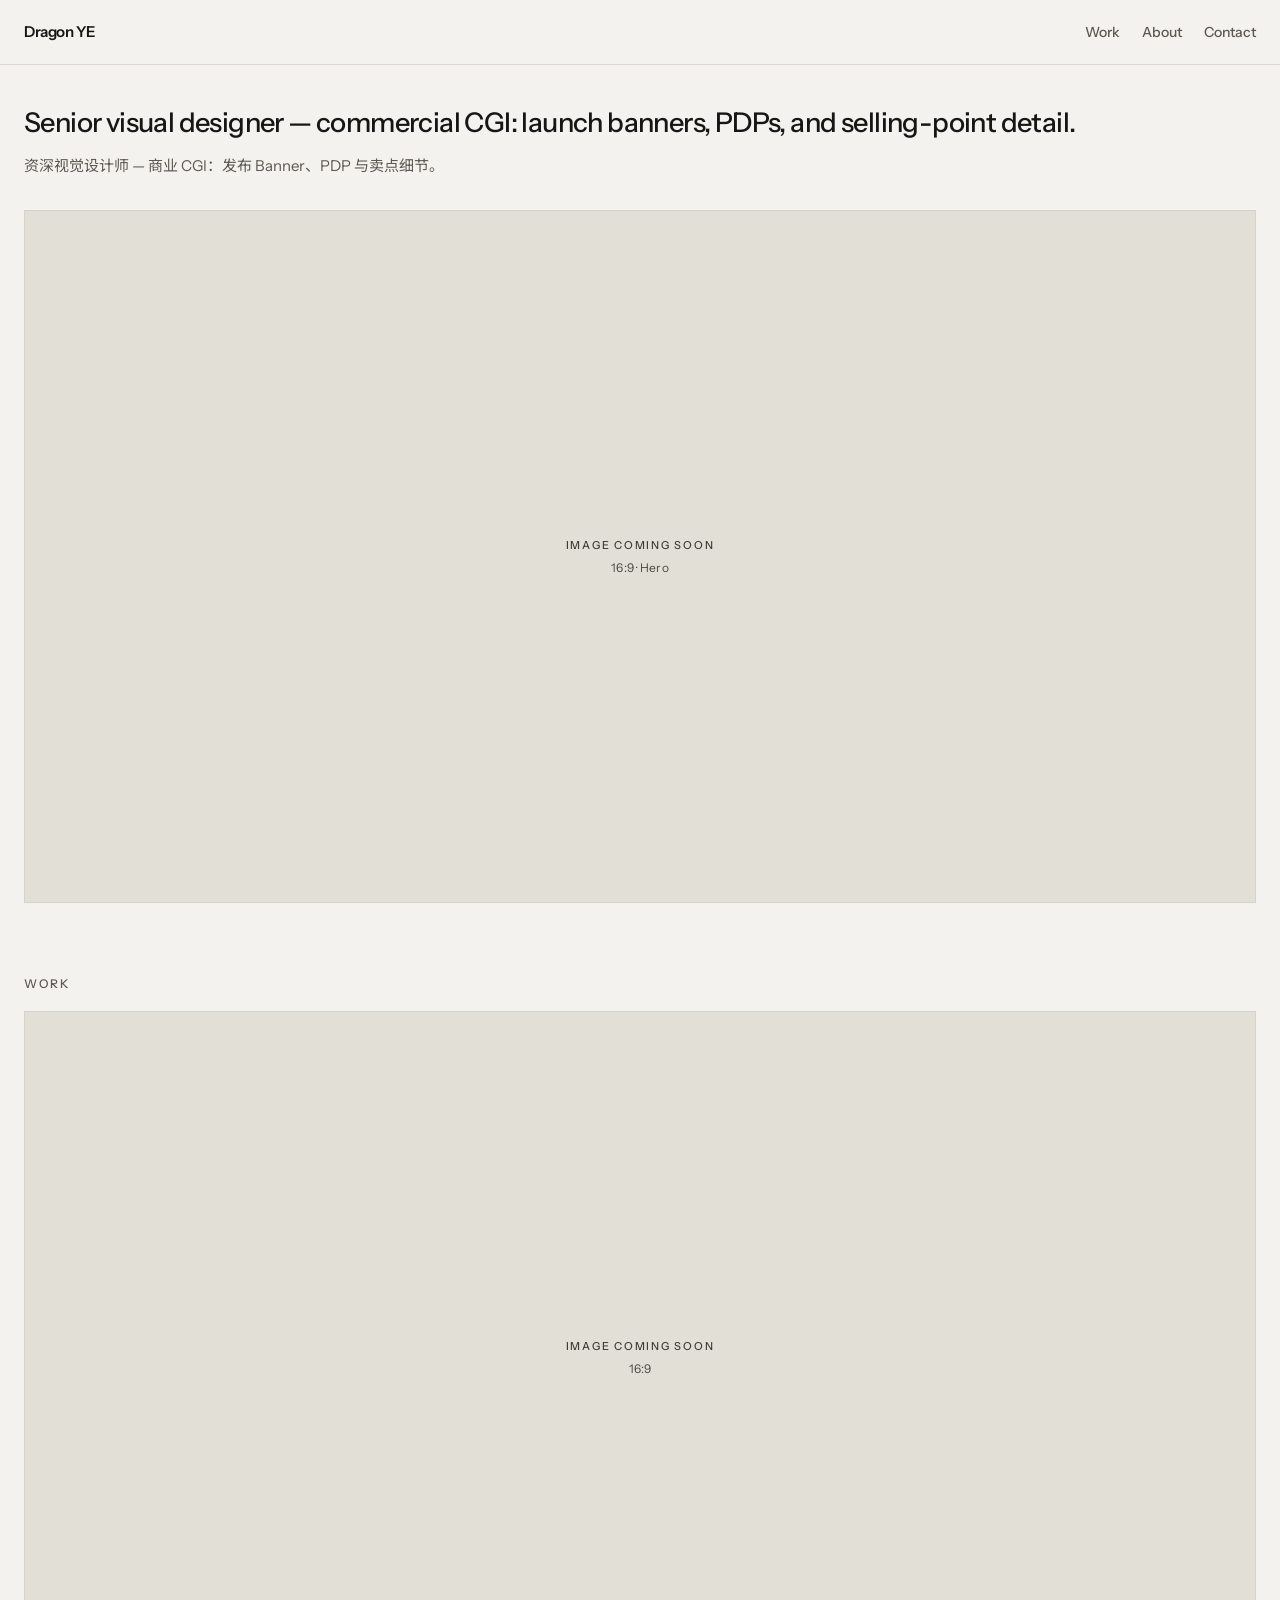
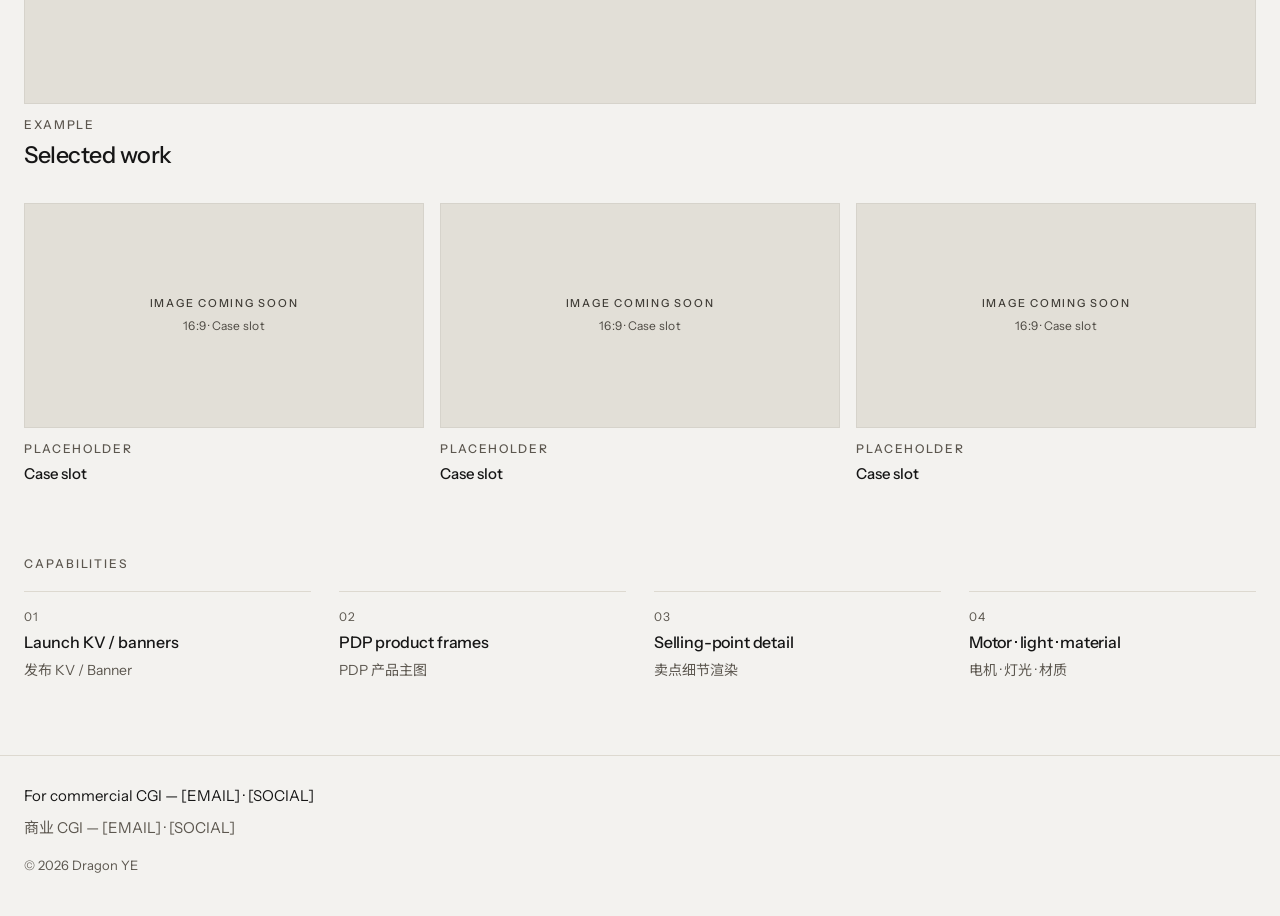
==== commit e38a3833: "Remove brand and model names from the visible portfolio copy. Keep the image-first framework and emp" ====
--- a/index.html
+++ b/index.html
@@ -4,7 +4,7 @@
   <meta charset="utf-8">
   <meta name="viewport" content="width=device-width, initial-scale=1">
   <title>Dragon YE — Commercial CGI</title>
-  <meta name="description" content="Senior visual designer — commercial CGI for ANIIOKI e-bikes: launch banners, PDPs, and selling-point detail.">
+  <meta name="description" content="Senior visual designer — commercial CGI: launch banners, PDPs, and selling-point detail.">
   <meta name="theme-color" content="#f3f2ef">
   <link rel="canonical" href="https://dragonye17.github.io/dragonye-portfolio/">
   <link rel="icon" href="favicon.svg" type="image/svg+xml">
@@ -29,8 +29,8 @@
   <main id="main">
     <section class="intro">
       <div class="wrap">
-        <h1 class="position">Senior visual designer — commercial CGI for ANIIOKI e-bikes: launch banners, PDPs, and selling-point detail.</h1>
-        <p class="sub" lang="zh-Hans">资深视觉设计师 — 专注 ANIIOKI 电动自行车商业 CGI：发布 Banner、PDP 与卖点细节渲染。</p>
+        <h1 class="position">Senior visual designer — commercial CGI: launch banners, PDPs, and selling-point detail.</h1>
+        <p class="sub" lang="zh-Hans">资深视觉设计师 — 商业 CGI：发布 Banner、PDP 与卖点细节。</p>
         <figure class="frame r-16x9 hero-slot">
           <figcaption>
             <span class="slot-title">Image coming soon</span>
@@ -44,17 +44,16 @@
       <div class="wrap">
         <h2 id="work-label" class="kicker">Work</h2>
         <div class="work-grid">
-          <a class="card card-feature card-link" href="work/example.html" aria-label="A8 PRO MAX — Launch KV, example placeholder">
+          <a class="card card-feature card-link" href="work/example.html" aria-label="Selected work, example">
             <figure class="frame r-16x9">
               <figcaption>
                 <span class="slot-title">Image coming soon</span>
-                <span class="slot-meta">16:9 · Launch KV</span>
+                <span class="slot-meta">16:9</span>
               </figcaption>
             </figure>
             <div class="card-copy">
-              <p class="card-kicker">Example · placeholder</p>
-              <h3 class="card-title">A8 PRO MAX — Launch KV</h3>
-              <p class="card-role">Visual design · commercial CGI</p>
+              <p class="card-kicker">Example</p>
+              <h3 class="card-title">Selected work</h3>
             </div>
           </a>
 
@@ -132,9 +131,9 @@
   <footer class="site-footer">
     <div class="wrap">
       <address>
-        For commercial CGI / ANIIOKI-related visual work — <span class="token">[EMAIL]</span> · <span class="token">[SOCIAL]</span>
+        For commercial CGI — <span class="token">[EMAIL]</span> · <span class="token">[SOCIAL]</span>
       </address>
-      <p class="sub" lang="zh-Hans">商业 CGI / ANIIOKI 相关视觉合作 — <span class="token">[EMAIL]</span> · <span class="token">[SOCIAL]</span></p>
+      <p class="sub" lang="zh-Hans">商业 CGI — <span class="token">[EMAIL]</span> · <span class="token">[SOCIAL]</span></p>
       <p class="legal">© 2026 Dragon YE</p>
     </div>
   </footer>
--- a/css/site.css
+++ b/css/site.css
@@ -157,6 +157,14 @@
   line-height: 1.08;
 }
 
+.seq-title {
+  margin-top: 28px;
+  font-size: 12px;
+  font-weight: 500;
+  letter-spacing: 0.16em;
+  text-transform: uppercase;
+}
+
 .position {
   font-size: clamp(1.35rem, 2.15vw, 1.7rem);
   font-weight: 500;
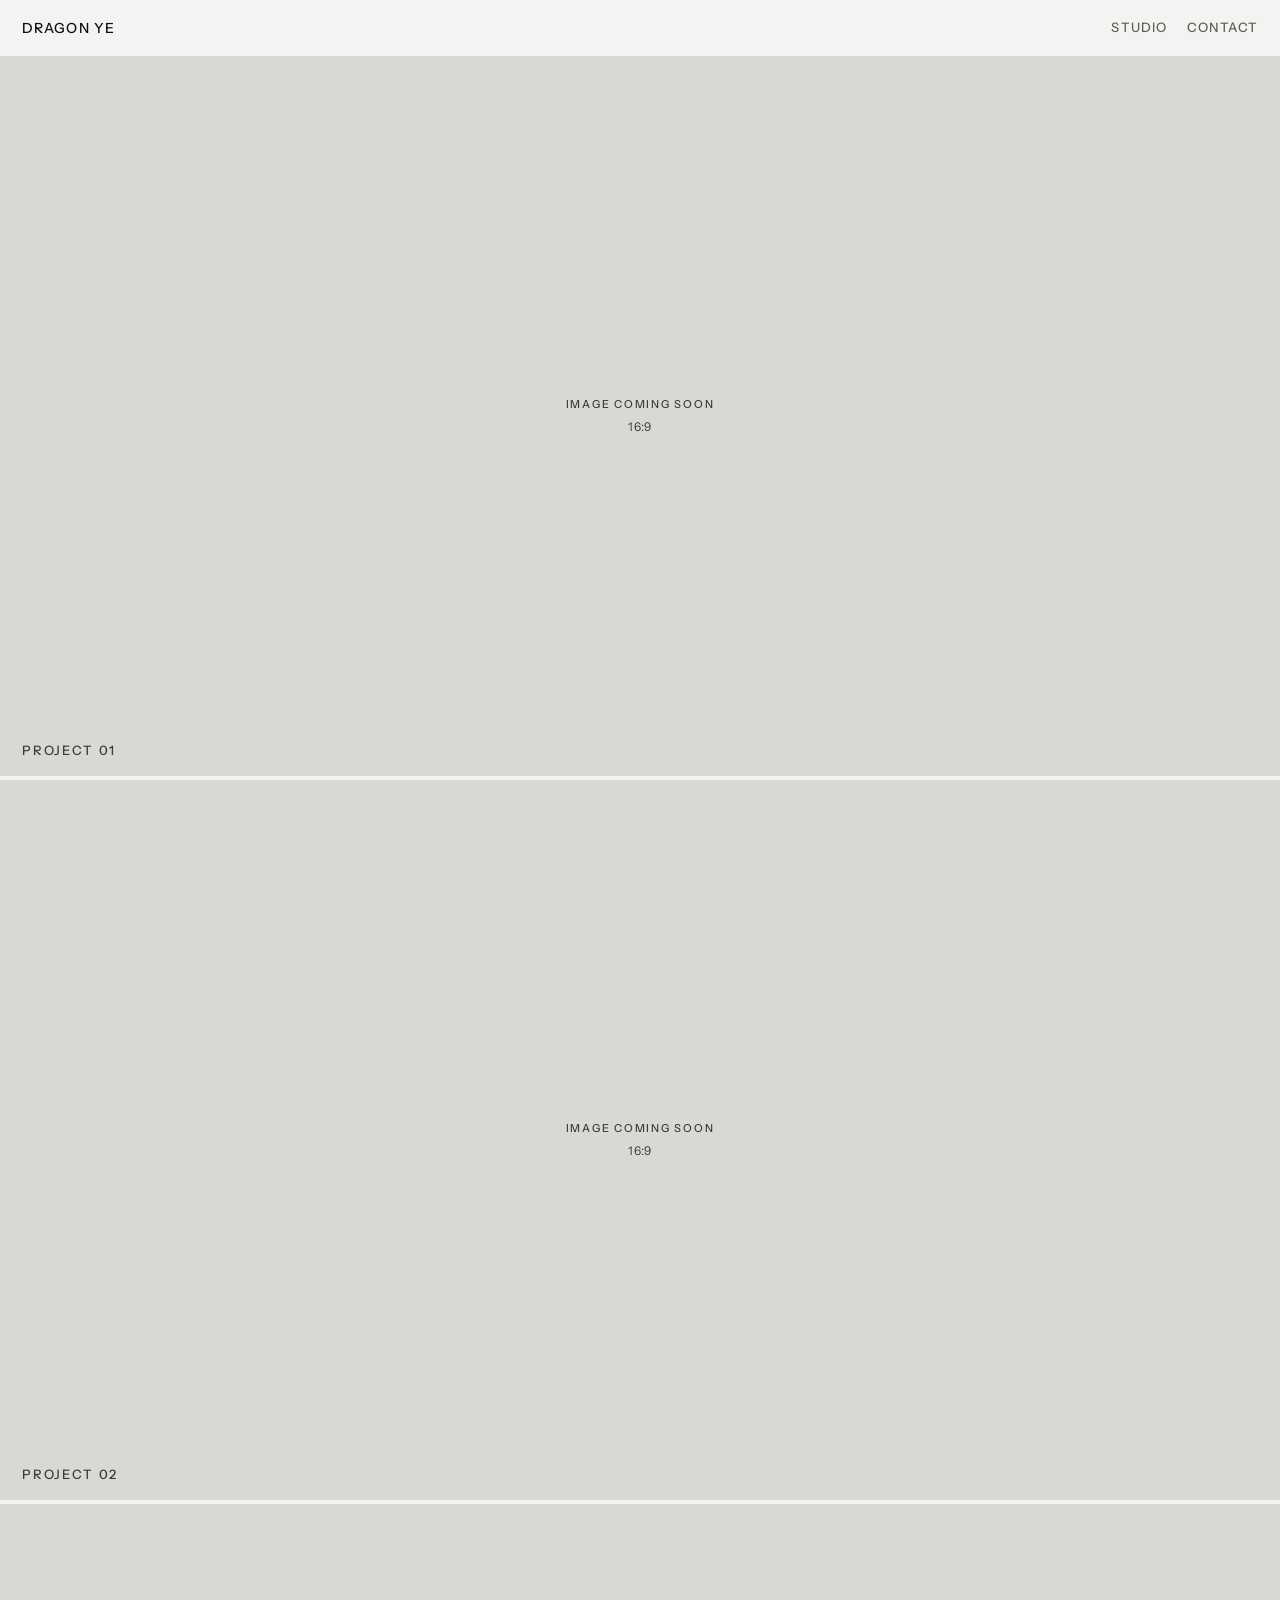
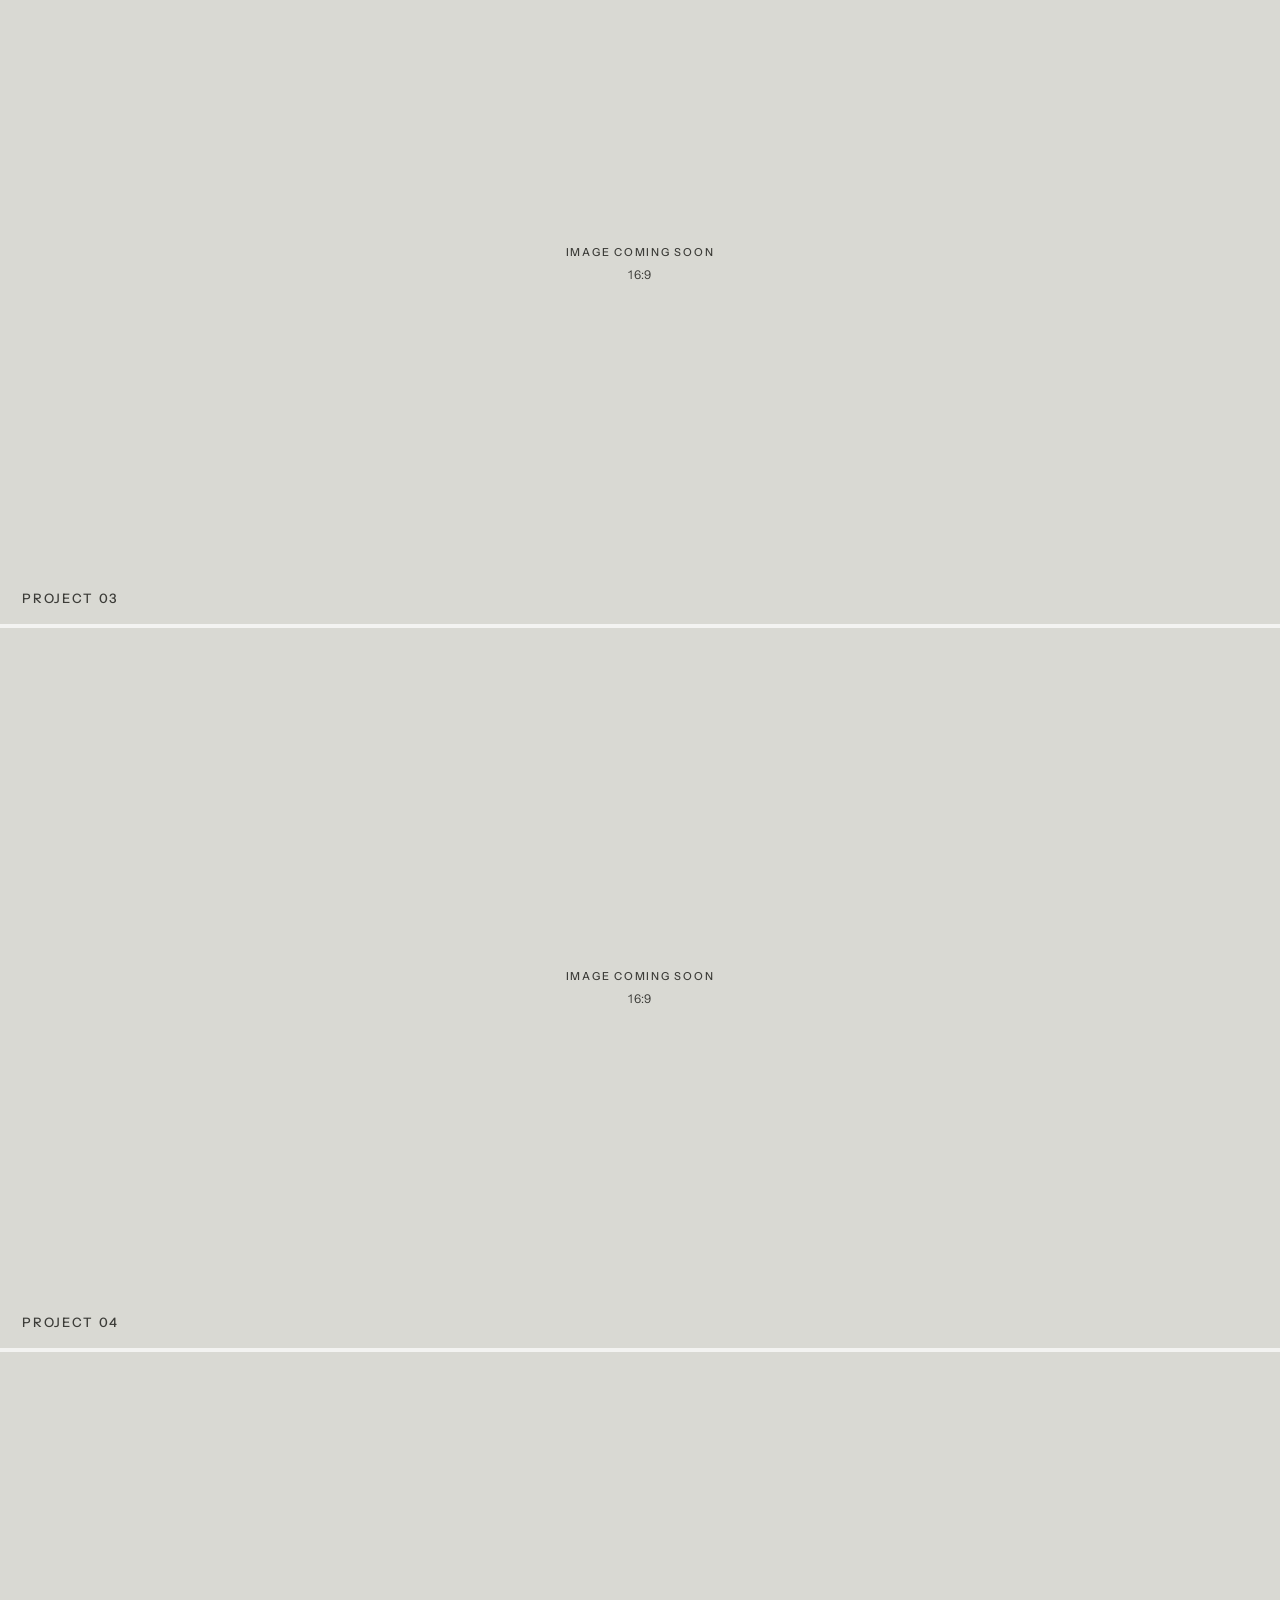
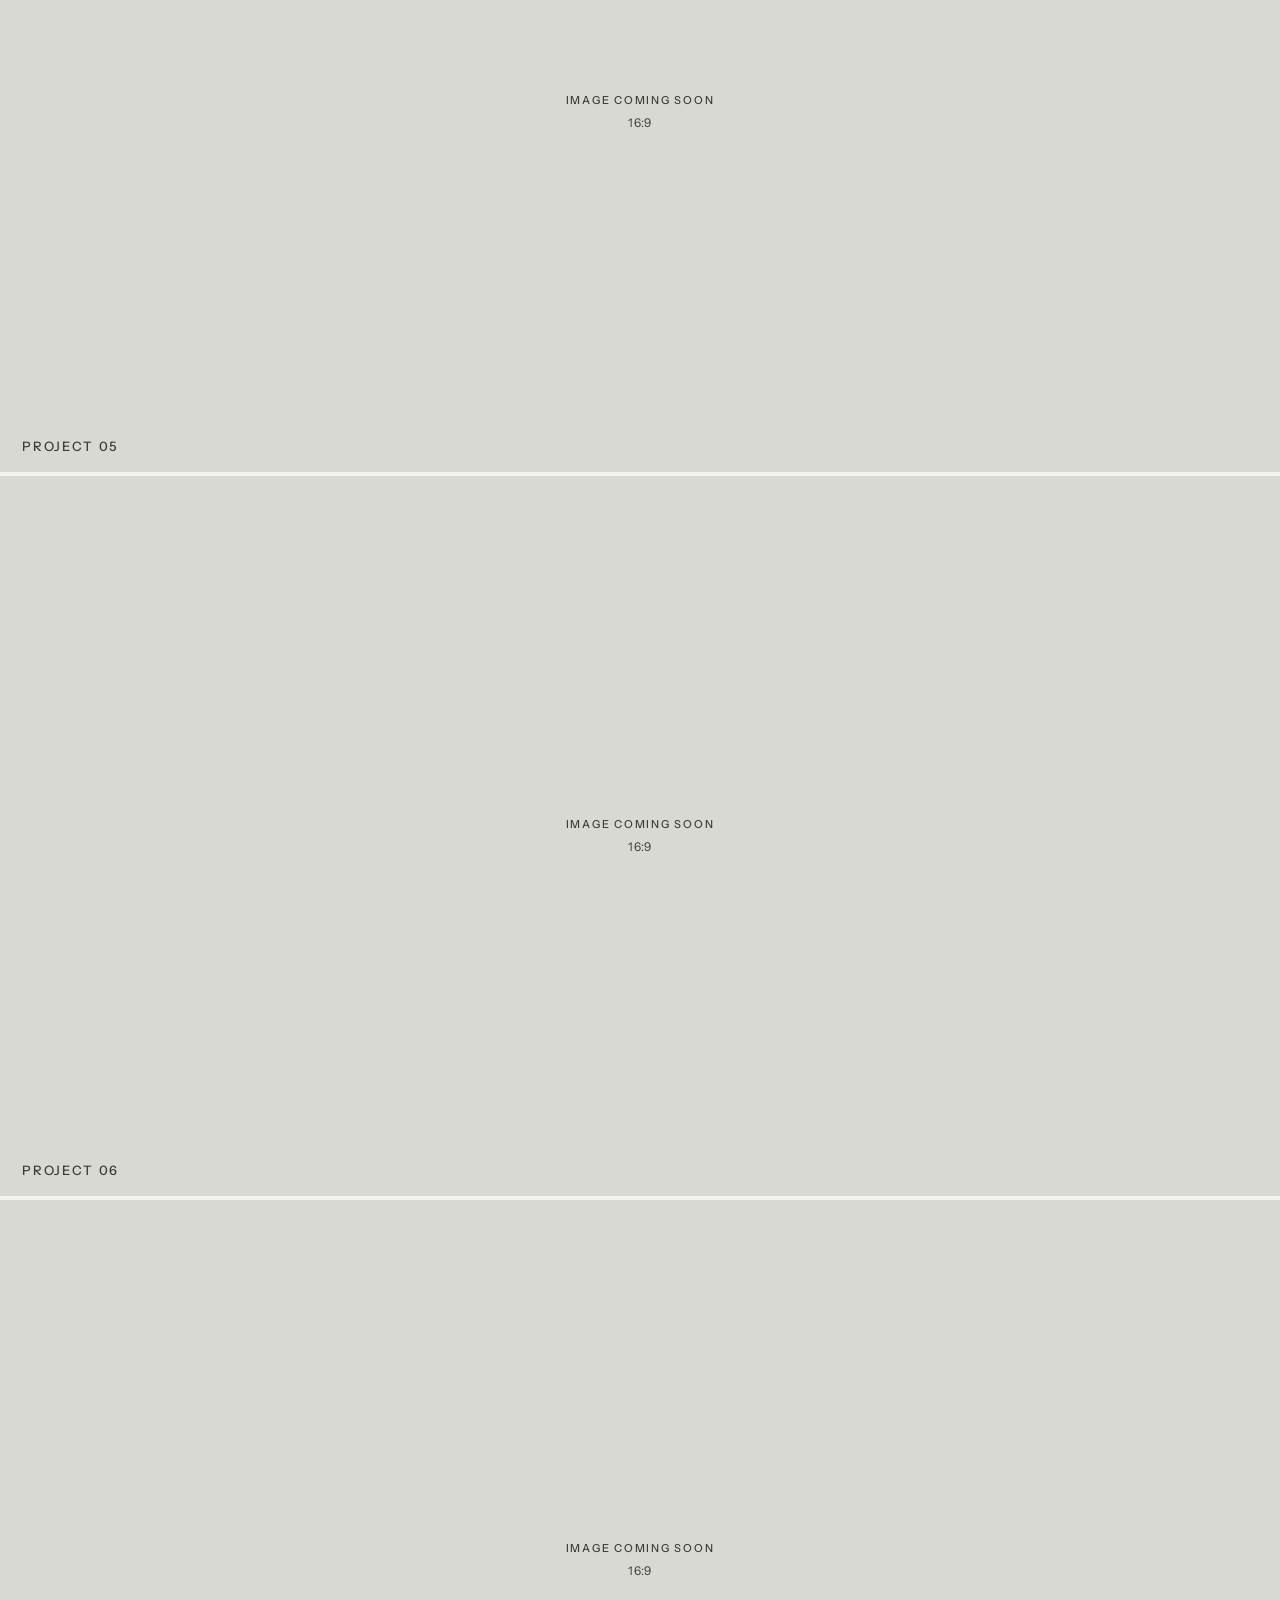
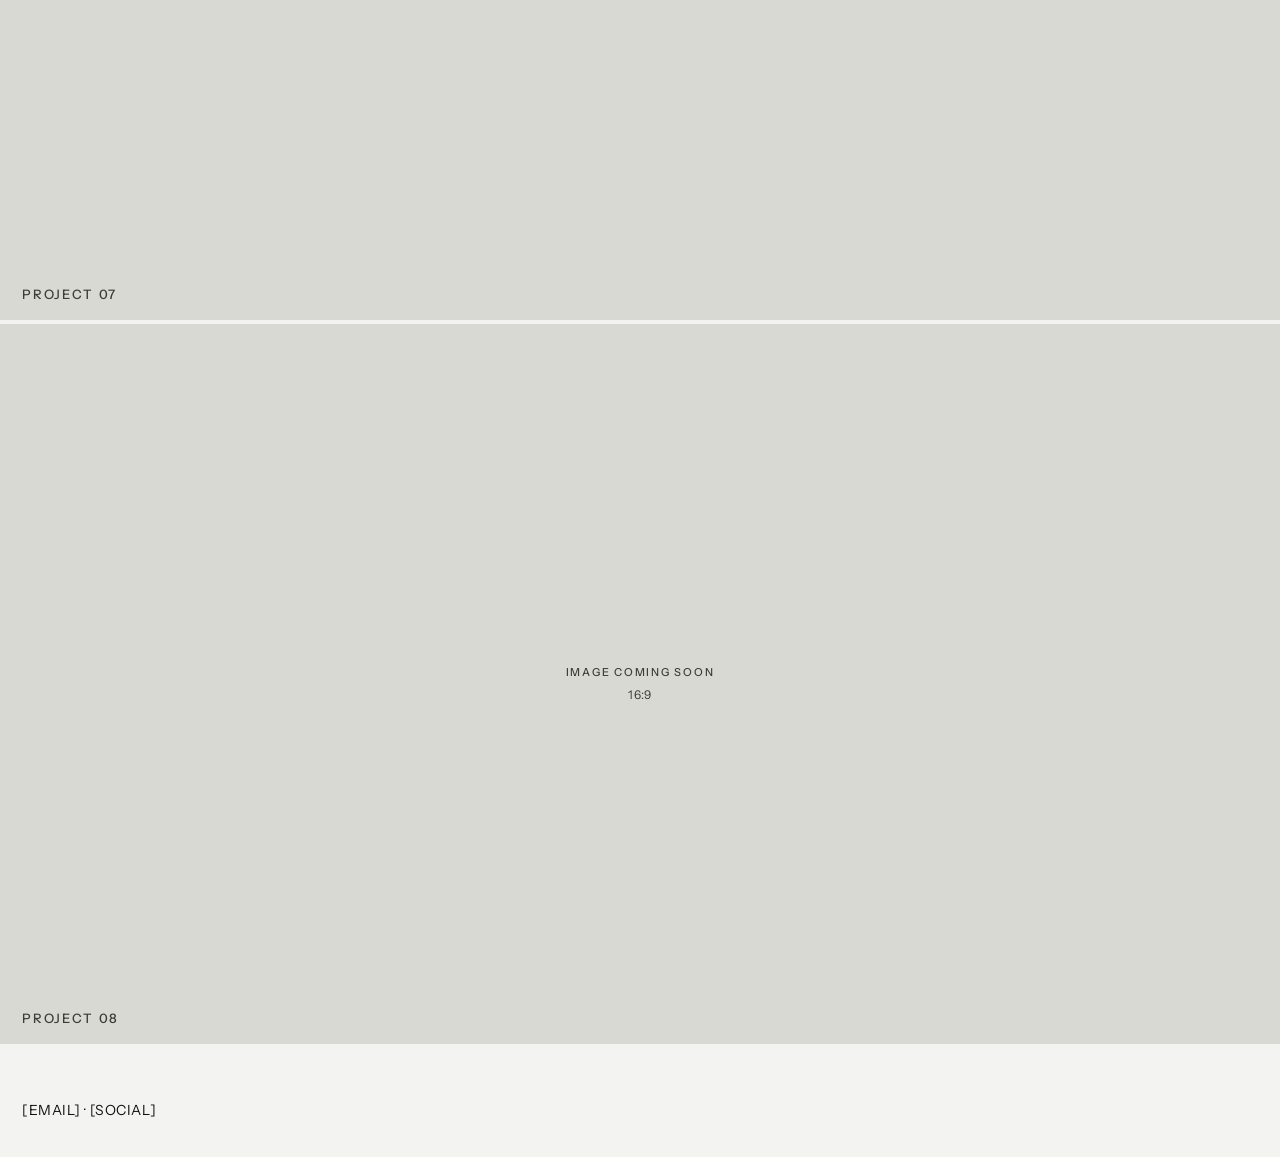
==== commit 29b14b70: "Restack the site as an image archive with a thin case sequence. Home is a thumbnail list labeled Pro" ====
--- a/index.html
+++ b/index.html
@@ -3,9 +3,9 @@
 <head>
   <meta charset="utf-8">
   <meta name="viewport" content="width=device-width, initial-scale=1">
-  <title>Dragon YE — Commercial CGI</title>
-  <meta name="description" content="Senior visual designer — commercial CGI: launch banners, PDPs, and selling-point detail.">
-  <meta name="theme-color" content="#f3f2ef">
+  <title>Dragon YE</title>
+  <meta name="description" content="Dragon YE — commercial CGI archive. Image placeholders.">
+  <meta name="theme-color" content="#f3f3f1">
   <link rel="canonical" href="https://dragonye17.github.io/dragonye-portfolio/">
   <link rel="icon" href="favicon.svg" type="image/svg+xml">
   <link rel="preconnect" href="https://fonts.googleapis.com">
@@ -16,126 +16,102 @@
 <body>
   <a class="skip" href="#main">Skip to content</a>
   <header class="nav">
-    <div class="wrap nav-inner">
+    <div class="nav-inner">
       <a class="wordmark" href="index.html">Dragon YE</a>
       <nav class="nav-links" aria-label="Primary">
-        <a href="index.html#work">Work</a>
-        <a href="about.html">About</a>
+        <a href="about.html">Studio</a>
         <a href="contact.html">Contact</a>
       </nav>
     </div>
   </header>
 
   <main id="main">
-    <section class="intro">
-      <div class="wrap">
-        <h1 class="position">Senior visual designer — commercial CGI: launch banners, PDPs, and selling-point detail.</h1>
-        <p class="sub" lang="zh-Hans">资深视觉设计师 — 商业 CGI：发布 Banner、PDP 与卖点细节。</p>
-        <figure class="frame r-16x9 hero-slot">
+    <h1 class="vh">Dragon YE</h1>
+    <div class="archive">
+      <a class="shot" href="work/example.html" aria-label="Project 01, example placeholder">
+        <figure class="frame r-16x9">
           <figcaption>
             <span class="slot-title">Image coming soon</span>
-            <span class="slot-meta">16:9 · Hero</span>
+            <span class="slot-meta">16:9</span>
           </figcaption>
         </figure>
-      </div>
-    </section>
+        <span class="shot-label">Project 01</span>
+      </a>
 
-    <section class="block" id="work" aria-labelledby="work-label">
-      <div class="wrap">
-        <h2 id="work-label" class="kicker">Work</h2>
-        <div class="work-grid">
-          <a class="card card-feature card-link" href="work/example.html" aria-label="Selected work, example">
-            <figure class="frame r-16x9">
-              <figcaption>
-                <span class="slot-title">Image coming soon</span>
-                <span class="slot-meta">16:9</span>
-              </figcaption>
-            </figure>
-            <div class="card-copy">
-              <p class="card-kicker">Example</p>
-              <h3 class="card-title">Selected work</h3>
-            </div>
-          </a>
+      <article class="shot">
+        <figure class="frame r-16x9">
+          <figcaption>
+            <span class="slot-title">Image coming soon</span>
+            <span class="slot-meta">16:9</span>
+          </figcaption>
+        </figure>
+        <span class="shot-label">Project 02</span>
+      </article>
 
-          <article class="card">
-            <figure class="frame r-16x9">
-              <figcaption>
-                <span class="slot-title">Image coming soon</span>
-                <span class="slot-meta">16:9 · Case slot</span>
-              </figcaption>
-            </figure>
-            <div class="card-copy">
-              <p class="card-kicker">Placeholder</p>
-              <p class="card-title">Case slot <span class="vh">2</span></p>
-            </div>
-          </article>
+      <article class="shot">
+        <figure class="frame r-16x9">
+          <figcaption>
+            <span class="slot-title">Image coming soon</span>
+            <span class="slot-meta">16:9</span>
+          </figcaption>
+        </figure>
+        <span class="shot-label">Project 03</span>
+      </article>
 
-          <article class="card">
-            <figure class="frame r-16x9">
-              <figcaption>
-                <span class="slot-title">Image coming soon</span>
-                <span class="slot-meta">16:9 · Case slot</span>
-              </figcaption>
-            </figure>
-            <div class="card-copy">
-              <p class="card-kicker">Placeholder</p>
-              <p class="card-title">Case slot <span class="vh">3</span></p>
-            </div>
-          </article>
+      <article class="shot">
+        <figure class="frame r-16x9">
+          <figcaption>
+            <span class="slot-title">Image coming soon</span>
+            <span class="slot-meta">16:9</span>
+          </figcaption>
+        </figure>
+        <span class="shot-label">Project 04</span>
+      </article>
 
-          <article class="card">
-            <figure class="frame r-16x9">
-              <figcaption>
-                <span class="slot-title">Image coming soon</span>
-                <span class="slot-meta">16:9 · Case slot</span>
-              </figcaption>
-            </figure>
-            <div class="card-copy">
-              <p class="card-kicker">Placeholder</p>
-              <p class="card-title">Case slot <span class="vh">4</span></p>
-            </div>
-          </article>
-        </div>
-      </div>
-    </section>
+      <article class="shot">
+        <figure class="frame r-16x9">
+          <figcaption>
+            <span class="slot-title">Image coming soon</span>
+            <span class="slot-meta">16:9</span>
+          </figcaption>
+        </figure>
+        <span class="shot-label">Project 05</span>
+      </article>
 
-    <section class="block" aria-labelledby="cap-label">
-      <div class="wrap">
-        <h2 id="cap-label" class="kicker">Capabilities</h2>
-        <ol class="cap-list">
-          <li>
-            <span class="idx">01</span>
-            <span class="cap-name">Launch KV / banners</span>
-            <span class="sub" lang="zh-Hans">发布 KV / Banner</span>
-          </li>
-          <li>
-            <span class="idx">02</span>
-            <span class="cap-name">PDP product frames</span>
-            <span class="sub" lang="zh-Hans">PDP 产品主图</span>
-          </li>
-          <li>
-            <span class="idx">03</span>
-            <span class="cap-name">Selling-point detail</span>
-            <span class="sub" lang="zh-Hans">卖点细节渲染</span>
-          </li>
-          <li>
-            <span class="idx">04</span>
-            <span class="cap-name">Motor · light · material</span>
-            <span class="sub" lang="zh-Hans">电机 · 灯光 · 材质</span>
-          </li>
-        </ol>
-      </div>
-    </section>
+      <article class="shot">
+        <figure class="frame r-16x9">
+          <figcaption>
+            <span class="slot-title">Image coming soon</span>
+            <span class="slot-meta">16:9</span>
+          </figcaption>
+        </figure>
+        <span class="shot-label">Project 06</span>
+      </article>
+
+      <article class="shot">
+        <figure class="frame r-16x9">
+          <figcaption>
+            <span class="slot-title">Image coming soon</span>
+            <span class="slot-meta">16:9</span>
+          </figcaption>
+        </figure>
+        <span class="shot-label">Project 07</span>
+      </article>
+
+      <article class="shot">
+        <figure class="frame r-16x9">
+          <figcaption>
+            <span class="slot-title">Image coming soon</span>
+            <span class="slot-meta">16:9</span>
+          </figcaption>
+        </figure>
+        <span class="shot-label">Project 08</span>
+      </article>
+    </div>
   </main>
 
   <footer class="site-footer">
-    <div class="wrap">
-      <address>
-        For commercial CGI — <span class="token">[EMAIL]</span> · <span class="token">[SOCIAL]</span>
-      </address>
-      <p class="sub" lang="zh-Hans">商业 CGI — <span class="token">[EMAIL]</span> · <span class="token">[SOCIAL]</span></p>
-      <p class="legal">© 2026 Dragon YE</p>
-    </div>
+    <p class="foot-line"><span class="token">[EMAIL]</span> · <span class="token">[SOCIAL]</span></p>
   </footer>
 </body>
 </html>
--- a/css/site.css
+++ b/css/site.css
@@ -1,15 +1,13 @@
-/* Dragon YE — image-first portfolio framework. Slots stay empty until real frames are dropped in. */
+/* Dragon YE — archive framework. Placeholders only. */
 
 :root {
-  --bg: #f3f2ef;
-  --ink: #161616;
-  --muted: #5c574f;
-  --line: #ddd9d0;
-  --slot: #e2dfd7;
-  --slot-ink: #3f3c36;
+  --bg: #f3f3f1;
+  --ink: #111111;
+  --muted: #5e5e5a;
+  --slot: #d9d9d3;
+  --slot-ink: #3c3c38;
   --font: "Instrument Sans", "Noto Sans SC", "PingFang SC", "Hiragino Sans GB", "Microsoft YaHei", sans-serif;
-  --wrap: 1320px;
-  --measure: 40rem;
+  --inset: 22px;
 }
 
 * { box-sizing: border-box; }
@@ -33,9 +31,8 @@
 
 main { flex: 1 0 auto; }
 
-h1, h2, h3, p, figure, ol, ul, address { margin: 0; }
-ol, ul { padding: 0; }
-img { max-width: 100%; }
+h1, h2, h3, p, figure, address { margin: 0; }
+img { max-width: 100%; display: block; }
 
 a { color: inherit; text-decoration: none; }
 
@@ -75,12 +72,7 @@
   border: 0;
 }
 
-.wrap {
-  width: min(var(--wrap), calc(100% - 48px));
-  margin-inline: auto;
-}
-
-.measure { max-width: var(--measure); }
+.token { white-space: nowrap; }
 
 /* ---------- nav ---------- */
 
@@ -88,235 +80,147 @@
   position: sticky;
   top: 0;
   z-index: 10;
-  background: rgba(243, 242, 239, 0.94);
+  background: rgba(243, 243, 241, 0.9);
   backdrop-filter: blur(10px);
   -webkit-backdrop-filter: blur(10px);
-  border-bottom: 1px solid var(--line);
 }
 
 .nav-inner {
   display: flex;
   align-items: center;
   justify-content: space-between;
-  gap: 12px 24px;
-  min-height: 64px;
-  padding: 10px 0;
+  gap: 16px;
+  min-height: 56px;
+  padding: 8px var(--inset);
 }
 
 .wordmark {
-  font-weight: 600;
-  letter-spacing: -0.03em;
-  font-size: 15px;
-  flex: none;
+  font-size: 14px;
+  font-weight: 500;
+  letter-spacing: 0.08em;
+  text-transform: uppercase;
 }
 
 .nav-links {
   display: flex;
   flex-wrap: wrap;
   justify-content: flex-end;
-  gap: 6px 22px;
+  gap: 8px 20px;
 }
 
 .nav-links a {
-  font-size: 14px;
-  font-weight: 500;
+  font-size: 13px;
+  font-weight: 500;
+  letter-spacing: 0.08em;
+  text-transform: uppercase;
   color: var(--muted);
   padding: 6px 0;
 }
 
-.nav-links a:hover { color: var(--ink); }
-
-.nav-links a[aria-current="page"] {
-  color: var(--ink);
-  box-shadow: inset 0 -1px 0 var(--ink);
-}
-
-/* ---------- type ---------- */
-
-.kicker {
+.nav-links a:hover,
+.nav-links a[aria-current="page"] { color: var(--ink); }
+
+/* ---------- archive ---------- */
+
+.archive {
+  display: flex;
+  flex-direction: column;
+  gap: 4px;
+  padding-bottom: 28px;
+}
+
+.shot {
+  position: relative;
+  display: block;
+  color: inherit;
+}
+
+.shot-label {
+  position: absolute;
+  left: var(--inset);
+  bottom: 16px;
+  z-index: 2;
+  font-size: 13px;
+  font-weight: 500;
+  letter-spacing: 0.14em;
+  text-transform: uppercase;
+  color: var(--slot-ink);
+}
+
+a.shot:hover .frame,
+a.shot:focus-visible .frame { background: #cfcfc8; }
+
+/* ---------- case sequence ---------- */
+
+.sequence {
+  display: flex;
+  flex-direction: column;
+  gap: 4px;
+  padding-bottom: 12px;
+}
+
+.identity {
+  padding: 22px var(--inset) 18px;
+}
+
+.identity h1 {
+  font-size: 13px;
+  font-weight: 500;
+  letter-spacing: 0.14em;
+  text-transform: uppercase;
+}
+
+.identity .sub {
+  margin-top: 6px;
+  color: var(--muted);
+  font-size: 13px;
+}
+
+.whisper {
+  max-width: 34rem;
+  padding: 36px var(--inset) 18px;
+  font-size: 15px;
+  line-height: 1.45;
+}
+
+.whisper .sub {
+  display: block;
+  margin-top: 6px;
+  color: var(--muted);
+  font-size: 13px;
+  line-height: 1.6;
+}
+
+.row-label {
+  padding: 18px var(--inset) 8px;
   font-size: 12px;
   font-weight: 500;
-  letter-spacing: 0.16em;
-  text-transform: uppercase;
-  color: var(--muted);
-}
-
-h2.kicker { font-size: 12px; }
-
-.kicker .opt {
-  margin-left: 0.75em;
-  letter-spacing: 0.08em;
-  font-weight: 400;
-}
-
-.page-title {
-  margin-top: 10px;
-  font-size: clamp(2rem, 4vw, 2.75rem);
-  font-weight: 500;
-  letter-spacing: -0.035em;
-  line-height: 1.08;
-}
-
-.seq-title {
-  margin-top: 28px;
-  font-size: 12px;
-  font-weight: 500;
-  letter-spacing: 0.16em;
-  text-transform: uppercase;
-}
-
-.position {
-  font-size: clamp(1.35rem, 2.15vw, 1.7rem);
-  font-weight: 500;
-  letter-spacing: -0.022em;
-  line-height: 1.32;
-  text-wrap: pretty;
-}
-
-.sub {
-  margin-top: 8px;
-  max-width: 40em;
-  color: var(--muted);
-  font-size: 15px;
-  line-height: 1.7;
-}
-
-.position + .sub { margin-top: 12px; max-width: none; }
-
-.kicker + .position { margin-top: 10px; }
-
-.lede {
-  margin-top: 22px;
-  max-width: 38em;
-  font-size: 1.125rem;
-  line-height: 1.55;
-  text-wrap: pretty;
-}
-
-.flag {
-  font-size: 12px;
-  font-weight: 500;
-  letter-spacing: 0.16em;
-  text-transform: uppercase;
-  color: var(--muted);
-}
-
-.role {
-  margin-top: 16px;
-  font-size: 14px;
-}
-
-.goal {
-  margin-top: 18px;
-  max-width: 38em;
-  font-size: 17px;
-  line-height: 1.5;
-  text-wrap: pretty;
-}
-
-.note {
-  margin-top: 8px;
-  color: var(--muted);
-  font-size: 14px;
-}
-
-.token { white-space: nowrap; }
-
-/* ---------- pages ---------- */
-
-.intro { padding-top: 40px; }
-
-.page { padding-top: 40px; }
-
-.block { margin-top: 72px; }
-
-.project-head {
-  margin-top: 36px;
-  max-width: 40rem;
-}
-
-.project-head .sub { margin-top: 6px; }
-
-.band { margin-top: 64px; }
-
-.stack,
-.pairs { margin-top: 16px; }
-
-.stack { display: grid; gap: 12px; }
-
-.pairs { display: grid; gap: 28px; }
-
-.pair {
-  display: grid;
-  gap: 10px 12px;
-}
-
-.row-label {
-  grid-column: 1 / -1;
-  font-size: 13px;
-  font-weight: 500;
-  letter-spacing: 0.12em;
+  letter-spacing: 0.14em;
   text-transform: uppercase;
   color: var(--muted);
 }
 
 .row-label span {
-  margin-left: 0.65em;
+  margin-left: 0.6em;
   letter-spacing: 0.02em;
   text-transform: none;
   font-weight: 400;
 }
 
-.anchors {
-  margin-top: 64px;
-  padding-top: 28px;
-  border-top: 1px solid var(--line);
+.pair {
   display: grid;
-  gap: 32px;
-}
-
-.anchor-label {
-  font-size: 12px;
-  font-weight: 500;
-  letter-spacing: 0.14em;
-  text-transform: uppercase;
-}
-
-.anchor p { max-width: 32em; }
-
-.anchor .anchor-label + p {
-  margin-top: 10px;
-  font-size: 16px;
-  line-height: 1.5;
-}
-
-.back { margin-top: 56px; }
-
-.back a {
-  font-size: 13px;
-  font-weight: 500;
-  letter-spacing: 0.12em;
-  text-transform: uppercase;
-  border-bottom: 1px solid var(--ink);
-  padding-bottom: 2px;
-}
-
-.back a:hover { color: var(--muted); border-bottom-color: var(--muted); }
-
-/* ---------- image slots ---------- */
+  gap: 4px;
+}
+
+/* ---------- slots ---------- */
 
 .frame {
   position: relative;
   display: grid;
   place-items: center;
-  margin: 0;
   overflow: hidden;
   background: var(--slot);
-  box-shadow: inset 0 0 0 1px rgba(22, 22, 22, 0.06);
-}
-
-.frame.hero-slot { margin-top: 32px; }
-.frame.case-open { margin-top: 20px; }
+}
 
 .r-16x9 { aspect-ratio: 16 / 9; }
 .r-2x1 { aspect-ratio: 2 / 1; }
@@ -326,6 +230,8 @@
 .r-3x1 { aspect-ratio: 3 / 1; }
 
 .frame figcaption {
+  position: relative;
+  z-index: 1;
   text-align: center;
   padding: 16px;
   color: var(--slot-ink);
@@ -344,8 +250,7 @@
 .slot-meta {
   margin-top: 6px;
   font-size: 12px;
-  letter-spacing: 0.02em;
-  color: #4e4a43;
+  letter-spacing: 0.04em;
 }
 
 .frame img {
@@ -354,156 +259,83 @@
   width: 100%;
   height: 100%;
   object-fit: cover;
-  display: block;
 }
 
 .frame:has(img[src]:not([src=""])) figcaption { display: none; }
 
-/* ---------- work grid ---------- */
-
-.work-grid {
-  display: grid;
-  gap: 32px 16px;
-  margin-top: 18px;
-}
-
-.card-link { display: block; }
-
-.card-link:hover .frame,
-.card-link:focus-visible .frame { background: #d8d4cb; }
-
-.card-copy { margin-top: 12px; }
-
-.card-kicker {
+/* ---------- studio / contact ---------- */
+
+.page {
+  width: min(720px, calc(100% - 44px));
+  margin-inline: auto;
+  padding: 48px 0 24px;
+}
+
+.kicker {
   font-size: 12px;
   font-weight: 500;
-  letter-spacing: 0.14em;
-  text-transform: uppercase;
-  color: var(--muted);
-}
-
-.card-title {
-  margin-top: 6px;
+  letter-spacing: 0.16em;
+  text-transform: uppercase;
+  color: var(--muted);
+}
+
+.page-title {
+  margin-top: 10px;
+  font-size: clamp(2rem, 4vw, 2.6rem);
+  font-weight: 500;
+  letter-spacing: -0.035em;
+  line-height: 1.08;
+}
+
+.lede {
+  margin-top: 22px;
+  font-size: 1.0625rem;
+  line-height: 1.55;
+}
+
+.sub {
+  margin-top: 10px;
+  color: var(--muted);
   font-size: 15px;
-  font-weight: 500;
-  letter-spacing: -0.011em;
+  line-height: 1.7;
+}
+
+.position {
+  margin-top: 12px;
+  font-size: clamp(1.35rem, 2.2vw, 1.7rem);
+  font-weight: 500;
+  letter-spacing: -0.02em;
   line-height: 1.3;
 }
 
-.card-feature .card-title {
-  font-size: clamp(1.2rem, 2vw, 1.45rem);
-  letter-spacing: -0.02em;
-}
-
-.card-role {
-  margin-top: 6px;
+/* ---------- footer ---------- */
+
+.site-footer {
+  padding: 28px var(--inset) 36px;
+}
+
+.site-footer address,
+.foot-line {
+  font-style: normal;
   font-size: 14px;
-  color: var(--muted);
-}
-
-/* ---------- capability strip ---------- */
-
-.cap-list {
-  list-style: none;
-  display: grid;
-  gap: 22px;
-  margin-top: 18px;
-}
-
-.cap-list li {
-  display: flex;
-  flex-direction: column;
-  gap: 6px;
-  border-top: 1px solid var(--line);
-  padding-top: 16px;
-}
-
-.idx {
+  letter-spacing: 0.04em;
+}
+
+.legal {
+  margin-top: 10px;
   font-size: 12px;
-  letter-spacing: 0.12em;
-  color: var(--muted);
-}
-
-.cap-name {
-  font-size: 16px;
-  font-weight: 500;
-  letter-spacing: -0.011em;
-  line-height: 1.3;
-}
-
-.cap-list .sub { margin-top: 0; font-size: 14px; }
-
-/* ---------- footer ---------- */
-
-.site-footer {
-  margin-top: 72px;
-  border-top: 1px solid var(--line);
-  padding: 28px 0 40px;
-}
-
-.site-footer address {
-  font-style: normal;
-  font-size: 15px;
-  line-height: 1.55;
-  max-width: 36em;
-}
-
-.legal {
-  margin-top: 16px;
-  font-size: 13px;
   color: var(--muted);
 }
 
 .site-footer .legal:first-child { margin-top: 0; }
 
-#work { scroll-margin-top: 76px; }
-
-@media (min-width: 720px) {
+@media (min-width: 800px) {
   .pair { grid-template-columns: 1fr 1fr; align-items: start; }
 }
 
-@media (min-width: 800px) {
-  .work-grid { grid-template-columns: repeat(3, 1fr); }
-  .card-feature { grid-column: 1 / -1; }
-
-  .card-feature .card-copy {
-    display: grid;
-    grid-template-columns: 1fr auto;
-    column-gap: 24px;
-    align-items: end;
-  }
-
-  .card-feature .card-kicker,
-  .card-feature .card-title { grid-column: 1; }
-
-  .card-feature .card-role {
-    grid-column: 2;
-    grid-row: 1 / span 2;
-    margin-top: 0;
-    text-align: right;
-  }
-
-  .anchors {
-    grid-template-columns: 1fr 1fr;
-    gap: 48px;
-  }
-}
-
-@media (min-width: 640px) {
-  .cap-list { grid-template-columns: 1fr 1fr; gap: 24px 28px; }
-}
-
-@media (min-width: 960px) {
-  .cap-list { grid-template-columns: repeat(4, 1fr); }
-}
-
 @media (max-width: 640px) {
-  .wrap { width: min(var(--wrap), calc(100% - 32px)); }
-  .block { margin-top: 48px; }
-  .band { margin-top: 48px; }
-  .anchors { margin-top: 48px; }
-  .site-footer { margin-top: 48px; }
-  .nav-links { gap: 4px 16px; }
+  :root { --inset: 16px; }
+  .shot-label { bottom: 12px; font-size: 12px; }
 }
 
 @media (prefers-reduced-motion: reduce) {
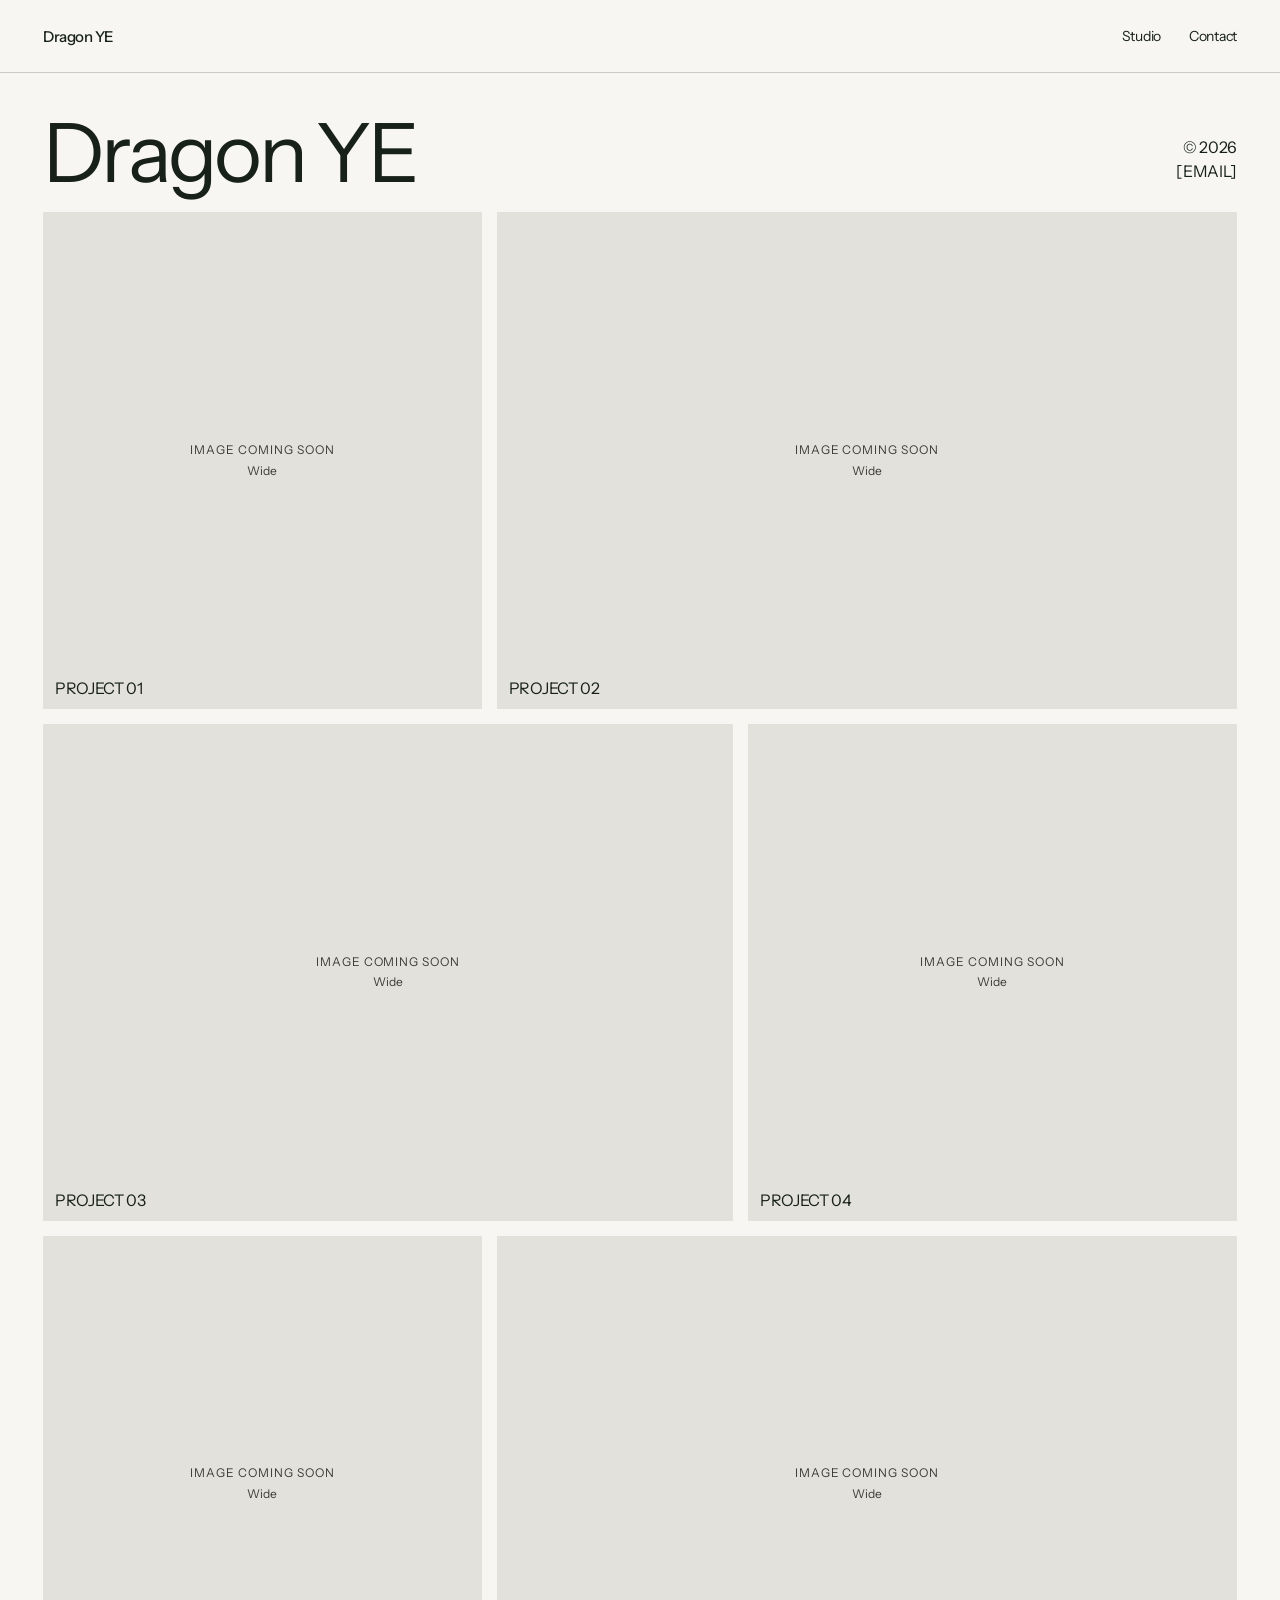
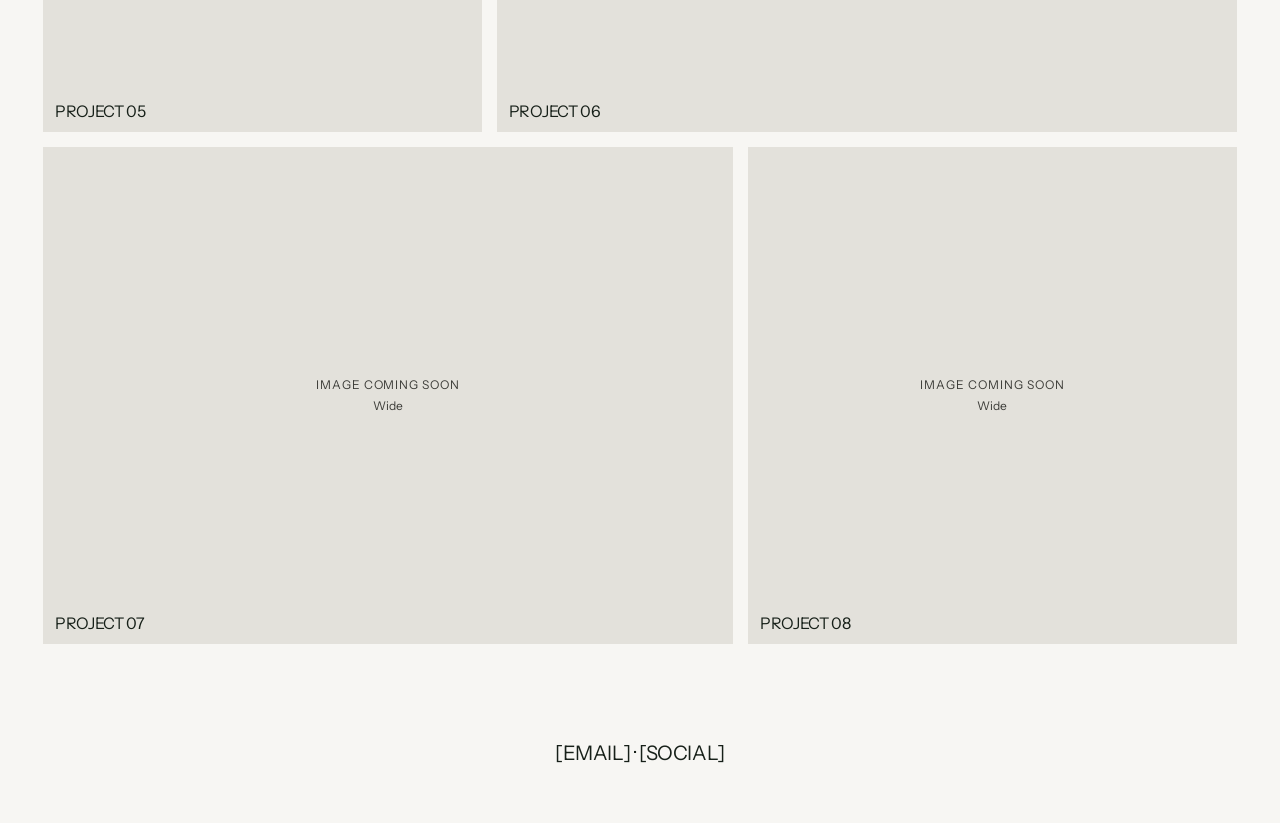
==== commit b8a65334: "Match the archive and case pages to the reference layout rhythm. Home uses a right-aligned nav, a la" ====
--- a/index.html
+++ b/index.html
@@ -5,12 +5,12 @@
   <meta name="viewport" content="width=device-width, initial-scale=1">
   <title>Dragon YE</title>
   <meta name="description" content="Dragon YE — commercial CGI archive. Image placeholders.">
-  <meta name="theme-color" content="#f3f3f1">
+  <meta name="theme-color" content="#f7f6f3">
   <link rel="canonical" href="https://dragonye17.github.io/dragonye-portfolio/">
   <link rel="icon" href="favicon.svg" type="image/svg+xml">
   <link rel="preconnect" href="https://fonts.googleapis.com">
   <link rel="preconnect" href="https://fonts.gstatic.com" crossorigin>
-  <link href="https://fonts.googleapis.com/css2?family=Instrument+Sans:wght@400;500;600&family=Noto+Sans+SC:wght@400;500&display=swap" rel="stylesheet">
+  <link href="https://fonts.googleapis.com/css2?family=Instrument+Sans:wght@300;400;500&family=Noto+Sans+SC:wght@300;400;500&display=swap" rel="stylesheet">
   <link rel="stylesheet" href="css/site.css">
 </head>
 <body>
@@ -25,88 +25,100 @@
     </div>
   </header>
 
+  <p class="mast">
+    <span class="mast-name">Dragon YE</span>
+    <span class="mast-meta">
+      <span class="year">© 2026</span>
+      <span class="token">[EMAIL]</span>
+    </span>
+  </p>
+
   <main id="main">
     <h1 class="vh">Dragon YE</h1>
     <div class="archive">
-      <a class="shot" href="work/example.html" aria-label="Project 01, example placeholder">
-        <figure class="frame r-16x9">
-          <figcaption>
-            <span class="slot-title">Image coming soon</span>
-            <span class="slot-meta">16:9</span>
-          </figcaption>
-        </figure>
-        <span class="shot-label">Project 01</span>
-      </a>
+      <div class="row row-a">
+        <a class="shot" href="work/example.html" aria-label="Project 01, example placeholder">
+          <figure class="frame">
+            <figcaption>
+              <span class="slot-title">Image coming soon</span>
+              <span class="slot-meta">Wide</span>
+            </figcaption>
+            <span class="shot-label">Project 01</span>
+          </figure>
+        </a>
+        <article class="shot">
+          <figure class="frame">
+            <figcaption>
+              <span class="slot-title">Image coming soon</span>
+              <span class="slot-meta">Wide</span>
+            </figcaption>
+            <span class="shot-label">Project 02</span>
+          </figure>
+        </article>
+      </div>
 
-      <article class="shot">
-        <figure class="frame r-16x9">
-          <figcaption>
-            <span class="slot-title">Image coming soon</span>
-            <span class="slot-meta">16:9</span>
-          </figcaption>
-        </figure>
-        <span class="shot-label">Project 02</span>
-      </article>
+      <div class="row row-b">
+        <article class="shot">
+          <figure class="frame">
+            <figcaption>
+              <span class="slot-title">Image coming soon</span>
+              <span class="slot-meta">Wide</span>
+            </figcaption>
+            <span class="shot-label">Project 03</span>
+          </figure>
+        </article>
+        <article class="shot">
+          <figure class="frame">
+            <figcaption>
+              <span class="slot-title">Image coming soon</span>
+              <span class="slot-meta">Wide</span>
+            </figcaption>
+            <span class="shot-label">Project 04</span>
+          </figure>
+        </article>
+      </div>
 
-      <article class="shot">
-        <figure class="frame r-16x9">
-          <figcaption>
-            <span class="slot-title">Image coming soon</span>
-            <span class="slot-meta">16:9</span>
-          </figcaption>
-        </figure>
-        <span class="shot-label">Project 03</span>
-      </article>
+      <div class="row row-a">
+        <article class="shot">
+          <figure class="frame">
+            <figcaption>
+              <span class="slot-title">Image coming soon</span>
+              <span class="slot-meta">Wide</span>
+            </figcaption>
+            <span class="shot-label">Project 05</span>
+          </figure>
+        </article>
+        <article class="shot">
+          <figure class="frame">
+            <figcaption>
+              <span class="slot-title">Image coming soon</span>
+              <span class="slot-meta">Wide</span>
+            </figcaption>
+            <span class="shot-label">Project 06</span>
+          </figure>
+        </article>
+      </div>
 
-      <article class="shot">
-        <figure class="frame r-16x9">
-          <figcaption>
-            <span class="slot-title">Image coming soon</span>
-            <span class="slot-meta">16:9</span>
-          </figcaption>
-        </figure>
-        <span class="shot-label">Project 04</span>
-      </article>
-
-      <article class="shot">
-        <figure class="frame r-16x9">
-          <figcaption>
-            <span class="slot-title">Image coming soon</span>
-            <span class="slot-meta">16:9</span>
-          </figcaption>
-        </figure>
-        <span class="shot-label">Project 05</span>
-      </article>
-
-      <article class="shot">
-        <figure class="frame r-16x9">
-          <figcaption>
-            <span class="slot-title">Image coming soon</span>
-            <span class="slot-meta">16:9</span>
-          </figcaption>
-        </figure>
-        <span class="shot-label">Project 06</span>
-      </article>
-
-      <article class="shot">
-        <figure class="frame r-16x9">
-          <figcaption>
-            <span class="slot-title">Image coming soon</span>
-            <span class="slot-meta">16:9</span>
-          </figcaption>
-        </figure>
-        <span class="shot-label">Project 07</span>
-      </article>
-
-      <article class="shot">
-        <figure class="frame r-16x9">
-          <figcaption>
-            <span class="slot-title">Image coming soon</span>
-            <span class="slot-meta">16:9</span>
-          </figcaption>
-        </figure>
-        <span class="shot-label">Project 08</span>
-      </article>
+      <div class="row row-b">
+        <article class="shot">
+          <figure class="frame">
+            <figcaption>
+              <span class="slot-title">Image coming soon</span>
+              <span class="slot-meta">Wide</span>
+            </figcaption>
+            <span class="shot-label">Project 07</span>
+          </figure>
+        </article>
+        <article class="shot">
+          <figure class="frame">
+            <figcaption>
+              <span class="slot-title">Image coming soon</span>
+              <span class="slot-meta">Wide</span>
+            </figcaption>
+            <span class="shot-label">Project 08</span>
+          </figure>
+        </article>
+      </div>
     </div>
   </main>
 
--- a/css/site.css
+++ b/css/site.css
@@ -1,13 +1,16 @@
-/* Dragon YE — archive framework. Placeholders only. */
+/* Dragon YE — layout rhythm aligned to a studio archive. Own type, no borrowed marks. */
 
 :root {
-  --bg: #f3f3f1;
-  --ink: #111111;
-  --muted: #5e5e5a;
-  --slot: #d9d9d3;
+  --bg: #f7f6f3;
+  --ink: #172019;
+  --muted: #3a3a3a;
+  --line: rgba(23, 32, 25, 0.2);
+  --slot: #e3e1db;
   --slot-ink: #3c3c38;
   --font: "Instrument Sans", "Noto Sans SC", "PingFang SC", "Hiragino Sans GB", "Microsoft YaHei", sans-serif;
-  --inset: 22px;
+  --edge: 43px;
+  --gutter: 15px;
+  --case: 1240px;
 }
 
 * { box-sizing: border-box; }
@@ -23,8 +26,9 @@
   color: var(--ink);
   font-family: var(--font);
   font-size: 16px;
-  line-height: 1.5;
-  font-weight: 400;
+  line-height: 1.375;
+  font-weight: 400;
+  letter-spacing: -0.02em;
   text-rendering: optimizeLegibility;
   -webkit-font-smoothing: antialiased;
 }
@@ -33,7 +37,6 @@
 
 h1, h2, h3, p, figure, address { margin: 0; }
 img { max-width: 100%; display: block; }
-
 a { color: inherit; text-decoration: none; }
 
 :focus-visible {
@@ -41,10 +44,7 @@
   outline-offset: 3px;
 }
 
-::selection {
-  background: var(--ink);
-  color: var(--bg);
-}
+::selection { background: var(--ink); color: var(--bg); }
 
 .skip {
   position: absolute;
@@ -56,7 +56,6 @@
   padding: 8px 12px;
   font-size: 14px;
 }
-
 .skip:focus { top: 12px; }
 
 .vh {
@@ -74,15 +73,14 @@
 
 .token { white-space: nowrap; }
 
-/* ---------- nav ---------- */
+/* ---------- nav: mark left, links right, hairline ---------- */
 
 .nav {
   position: sticky;
   top: 0;
   z-index: 10;
-  background: rgba(243, 243, 241, 0.9);
-  backdrop-filter: blur(10px);
-  -webkit-backdrop-filter: blur(10px);
+  background: var(--bg);
+  border-bottom: 1px solid var(--line);
 }
 
 .nav-inner {
@@ -90,126 +88,210 @@
   align-items: center;
   justify-content: space-between;
   gap: 16px;
-  min-height: 56px;
-  padding: 8px var(--inset);
+  min-height: 72px;
+  padding: 18px var(--edge) 16px;
 }
 
 .wordmark {
-  font-size: 14px;
+  font-size: 15px;
   font-weight: 500;
-  letter-spacing: 0.08em;
-  text-transform: uppercase;
+  letter-spacing: -0.03em;
 }
 
 .nav-links {
   display: flex;
   flex-wrap: wrap;
   justify-content: flex-end;
-  gap: 8px 20px;
+  gap: 8px 28px;
 }
 
 .nav-links a {
-  font-size: 13px;
-  font-weight: 500;
-  letter-spacing: 0.08em;
-  text-transform: uppercase;
-  color: var(--muted);
-  padding: 6px 0;
-}
-
-.nav-links a:hover,
-.nav-links a[aria-current="page"] { color: var(--ink); }
-
-/* ---------- archive ---------- */
+  font-size: 14px;
+  font-weight: 400;
+  letter-spacing: -0.02em;
+  padding: 4px 0;
+}
+
+.nav-links a:hover { opacity: 0.65; }
+
+.nav-links a[aria-current="page"] {
+  text-decoration: underline;
+  text-underline-offset: 4px;
+}
+
+/* ---------- home mast + alternating rows ---------- */
+
+.mast {
+  display: flex;
+  align-items: flex-end;
+  justify-content: space-between;
+  gap: 24px;
+  padding: 42px var(--edge) 22px;
+}
+
+.mast-name {
+  font-size: clamp(52px, 6.4vw, 84px);
+  font-weight: 400;
+  letter-spacing: -0.045em;
+  line-height: 0.92;
+}
+
+.mast-meta {
+  text-align: right;
+  font-size: 16px;
+  line-height: 1.35;
+  letter-spacing: -0.02em;
+  padding-bottom: 8px;
+}
+
+.mast-meta .year {
+  display: block;
+  margin-bottom: 2px;
+}
 
 .archive {
+  width: min(1354px, calc(100% - var(--edge) * 2));
+  margin: 0 auto 8px;
   display: flex;
   flex-direction: column;
-  gap: 4px;
-  padding-bottom: 28px;
-}
-
-.shot {
-  position: relative;
-  display: block;
-  color: inherit;
+  gap: var(--gutter);
+}
+
+.row {
+  display: grid;
+  gap: var(--gutter);
+}
+
+.row-a { grid-template-columns: 498fr 840fr; }
+.row-b { grid-template-columns: 783fr 555fr; }
+
+.shot { display: block; color: inherit; min-width: 0; }
+
+.row .frame {
+  height: clamp(220px, 38.8vw, 558px);
+  aspect-ratio: auto;
 }
 
 .shot-label {
   position: absolute;
-  left: var(--inset);
-  bottom: 16px;
+  left: 12px;
+  bottom: 10px;
   z-index: 2;
-  font-size: 13px;
-  font-weight: 500;
-  letter-spacing: 0.14em;
+  font-size: 16px;
+  font-weight: 400;
+  letter-spacing: -0.02em;
   text-transform: uppercase;
-  color: var(--slot-ink);
+  color: var(--ink);
 }
 
 a.shot:hover .frame,
-a.shot:focus-visible .frame { background: #cfcfc8; }
-
-/* ---------- case sequence ---------- */
-
-.sequence {
+a.shot:focus-visible .frame { background: #d8d6d0; }
+
+/* ---------- case ---------- */
+
+.hero-slot {
+  margin-top: 48px;
+  width: 100%;
+  aspect-ratio: 2.44 / 1;
+  height: auto;
+}
+
+.case-head {
+  width: min(1040px, calc(100% - 18vw));
+  margin: 120px auto 0;
+  display: grid;
+  grid-template-columns: minmax(180px, 0.78fr) 1.15fr;
+  column-gap: 64px;
+  align-items: start;
+}
+
+.case-head h1 {
+  font-size: 34px;
+  font-weight: 300;
+  letter-spacing: -0.02em;
+  line-height: 1.15;
+  text-transform: uppercase;
+}
+
+.case-dek {
+  font-size: 16px;
+  line-height: 1.4;
+  letter-spacing: -0.02em;
+  text-align: right;
+}
+
+.case-dek .sub {
+  display: block;
+  margin-top: 8px;
+  font-size: 14px;
+  line-height: 1.45;
+  color: var(--ink);
+}
+
+.case-note {
+  margin-top: 28px;
+  font-size: 14px;
+  line-height: 1.4;
+  text-align: right;
+}
+
+.case-wrap {
+  width: min(var(--case), calc(100% - 140px));
+  margin: 150px auto 0;
   display: flex;
   flex-direction: column;
-  gap: 4px;
-  padding-bottom: 12px;
-}
-
-.identity {
-  padding: 22px var(--inset) 18px;
-}
-
-.identity h1 {
-  font-size: 13px;
-  font-weight: 500;
-  letter-spacing: 0.14em;
+  gap: 16px;
+}
+
+.case-wrap .pair {
+  display: grid;
+  grid-template-columns: 5fr 8fr;
+  gap: 16px;
+}
+
+.case-wrap .pair .frame.fill,
+.frame.fill {
+  height: clamp(260px, 34vw, 520px);
+  aspect-ratio: auto;
+}
+
+.break {
+  width: min(614px, 100%);
+  margin: 104px 0 24px;
+}
+
+.break .k {
+  font-size: 16px;
+  line-height: 1.375;
+  margin-bottom: 8px;
+}
+
+.break .lead {
+  font-size: clamp(28px, 2.4vw, 34px);
+  font-weight: 300;
+  letter-spacing: -0.02em;
+  line-height: 1.15;
+}
+
+.break .sub {
+  display: block;
+  margin-top: 12px;
+  font-size: 15px;
+  line-height: 1.5;
+  letter-spacing: -0.01em;
+}
+
+.row-label {
+  margin-top: 8px;
+  font-size: 16px;
+  font-weight: 400;
+  letter-spacing: -0.02em;
   text-transform: uppercase;
 }
 
-.identity .sub {
-  margin-top: 6px;
-  color: var(--muted);
-  font-size: 13px;
-}
-
-.whisper {
-  max-width: 34rem;
-  padding: 36px var(--inset) 18px;
-  font-size: 15px;
-  line-height: 1.45;
-}
-
-.whisper .sub {
-  display: block;
-  margin-top: 6px;
-  color: var(--muted);
-  font-size: 13px;
-  line-height: 1.6;
-}
-
-.row-label {
-  padding: 18px var(--inset) 8px;
-  font-size: 12px;
-  font-weight: 500;
-  letter-spacing: 0.14em;
-  text-transform: uppercase;
-  color: var(--muted);
-}
-
 .row-label span {
-  margin-left: 0.6em;
-  letter-spacing: 0.02em;
+  margin-left: 0.45em;
   text-transform: none;
-  font-weight: 400;
-}
-
-.pair {
-  display: grid;
-  gap: 4px;
 }
 
 /* ---------- slots ---------- */
@@ -228,12 +310,13 @@
 .r-4x5 { aspect-ratio: 4 / 5; }
 .r-1x1 { aspect-ratio: 1 / 1; }
 .r-3x1 { aspect-ratio: 3 / 1; }
+.r-wide { aspect-ratio: 1240 / 720; }
 
 .frame figcaption {
   position: relative;
   z-index: 1;
   text-align: center;
-  padding: 16px;
+  padding: 16px 48px;
   color: var(--slot-ink);
 }
 
@@ -241,16 +324,16 @@
 .slot-meta { display: block; }
 
 .slot-title {
-  font-size: 11px;
-  font-weight: 500;
-  letter-spacing: 0.16em;
+  font-size: 12px;
+  font-weight: 400;
+  letter-spacing: 0.08em;
   text-transform: uppercase;
 }
 
 .slot-meta {
-  margin-top: 6px;
+  margin-top: 4px;
   font-size: 12px;
-  letter-spacing: 0.04em;
+  letter-spacing: 0;
 }
 
 .frame img {
@@ -266,76 +349,81 @@
 /* ---------- studio / contact ---------- */
 
 .page {
-  width: min(720px, calc(100% - 44px));
-  margin-inline: auto;
-  padding: 48px 0 24px;
+  width: min(640px, calc(100% - var(--edge) * 2));
+  margin: 0 auto;
+  padding: 72px 0 24px;
 }
 
 .kicker {
-  font-size: 12px;
-  font-weight: 500;
-  letter-spacing: 0.16em;
-  text-transform: uppercase;
-  color: var(--muted);
+  font-size: 14px;
+  font-weight: 400;
+  letter-spacing: -0.02em;
 }
 
 .page-title {
-  margin-top: 10px;
-  font-size: clamp(2rem, 4vw, 2.6rem);
-  font-weight: 500;
-  letter-spacing: -0.035em;
-  line-height: 1.08;
+  margin-top: 12px;
+  font-size: clamp(40px, 5vw, 56px);
+  font-weight: 400;
+  letter-spacing: -0.04em;
+  line-height: 0.95;
 }
 
 .lede {
-  margin-top: 22px;
-  font-size: 1.0625rem;
-  line-height: 1.55;
+  margin-top: 28px;
+  font-size: 16px;
+  line-height: 1.45;
+  letter-spacing: -0.02em;
 }
 
 .sub {
-  margin-top: 10px;
-  color: var(--muted);
+  margin-top: 12px;
   font-size: 15px;
-  line-height: 1.7;
+  line-height: 1.6;
+  letter-spacing: -0.01em;
 }
 
 .position {
-  margin-top: 12px;
-  font-size: clamp(1.35rem, 2.2vw, 1.7rem);
-  font-weight: 500;
-  letter-spacing: -0.02em;
-  line-height: 1.3;
+  margin-top: 16px;
+  font-size: clamp(28px, 3vw, 34px);
+  font-weight: 300;
+  letter-spacing: -0.02em;
+  line-height: 1.2;
 }
 
 /* ---------- footer ---------- */
 
 .site-footer {
-  padding: 28px var(--inset) 36px;
+  padding: 88px 20px 56px;
+  text-align: center;
+  font-size: 20px;
+  letter-spacing: -0.02em;
 }
 
 .site-footer address,
-.foot-line {
-  font-style: normal;
-  font-size: 14px;
-  letter-spacing: 0.04em;
-}
-
-.legal {
-  margin-top: 10px;
-  font-size: 12px;
-  color: var(--muted);
-}
-
-.site-footer .legal:first-child { margin-top: 0; }
-
-@media (min-width: 800px) {
-  .pair { grid-template-columns: 1fr 1fr; align-items: start; }
-}
-
-@media (max-width: 640px) {
-  :root { --inset: 16px; }
-  .shot-label { bottom: 12px; font-size: 12px; }
+.foot-line { font-style: normal; }
+
+@media (max-width: 800px) {
+  :root { --edge: 20px; }
+  .nav-inner { min-height: 60px; padding: 14px var(--edge); }
+  .nav-links { gap: 8px 18px; }
+  .mast { flex-direction: column; align-items: flex-start; padding-top: 28px; }
+  .mast-meta { text-align: left; padding-bottom: 0; }
+  .row-a, .row-b { grid-template-columns: 1fr; }
+  .row .frame { height: 58vw; }
+  .case-head {
+    width: min(100% - 40px, 640px);
+    margin-top: 72px;
+    grid-template-columns: 1fr;
+    row-gap: 18px;
+  }
+  .case-dek, .case-note { text-align: left; }
+  .case-wrap { width: calc(100% - 40px); margin-top: 72px; }
+  .case-wrap .pair { grid-template-columns: 1fr; }
+  .case-wrap .pair .frame.fill,
+  .frame.fill { height: 62vw; }
+  .break { margin-top: 64px; }
+  .hero-slot { margin-top: 20px; }
+  .site-footer { padding-top: 64px; font-size: 18px; }
 }
 
 @media (prefers-reduced-motion: reduce) {
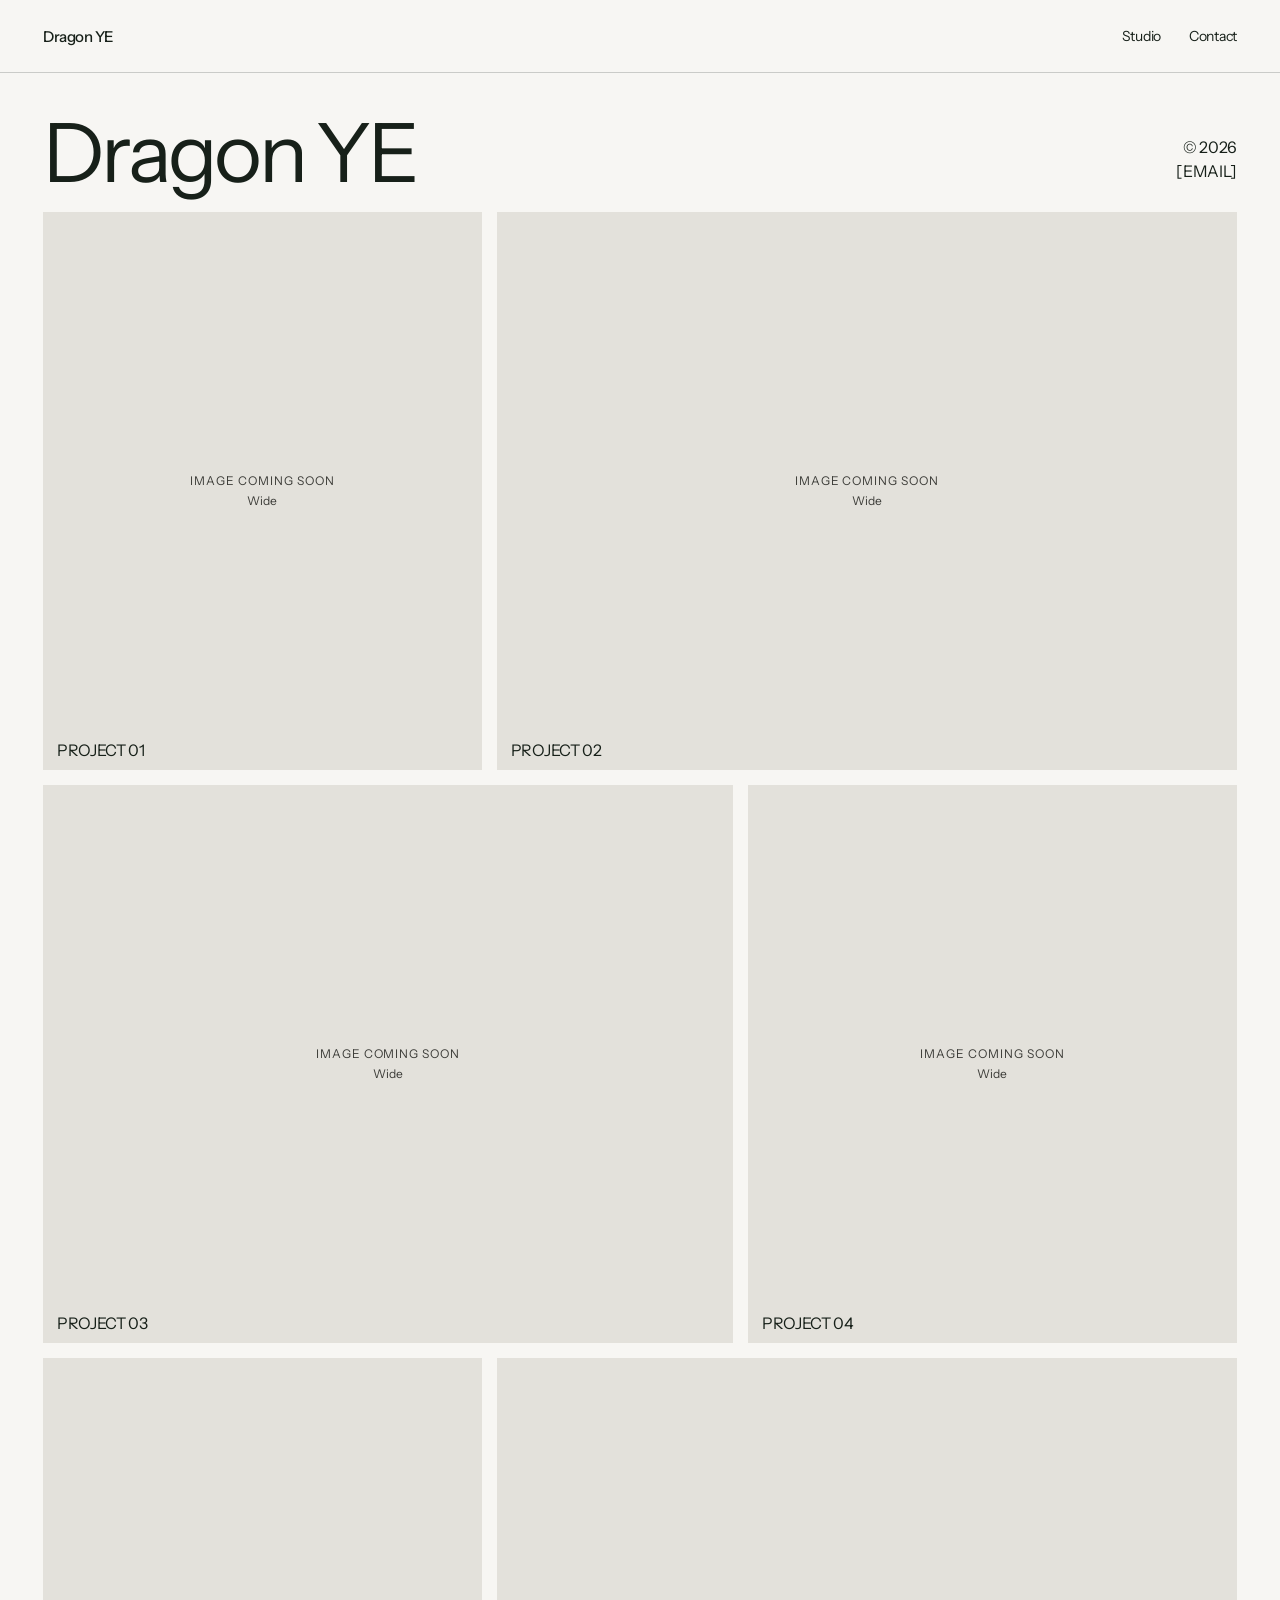
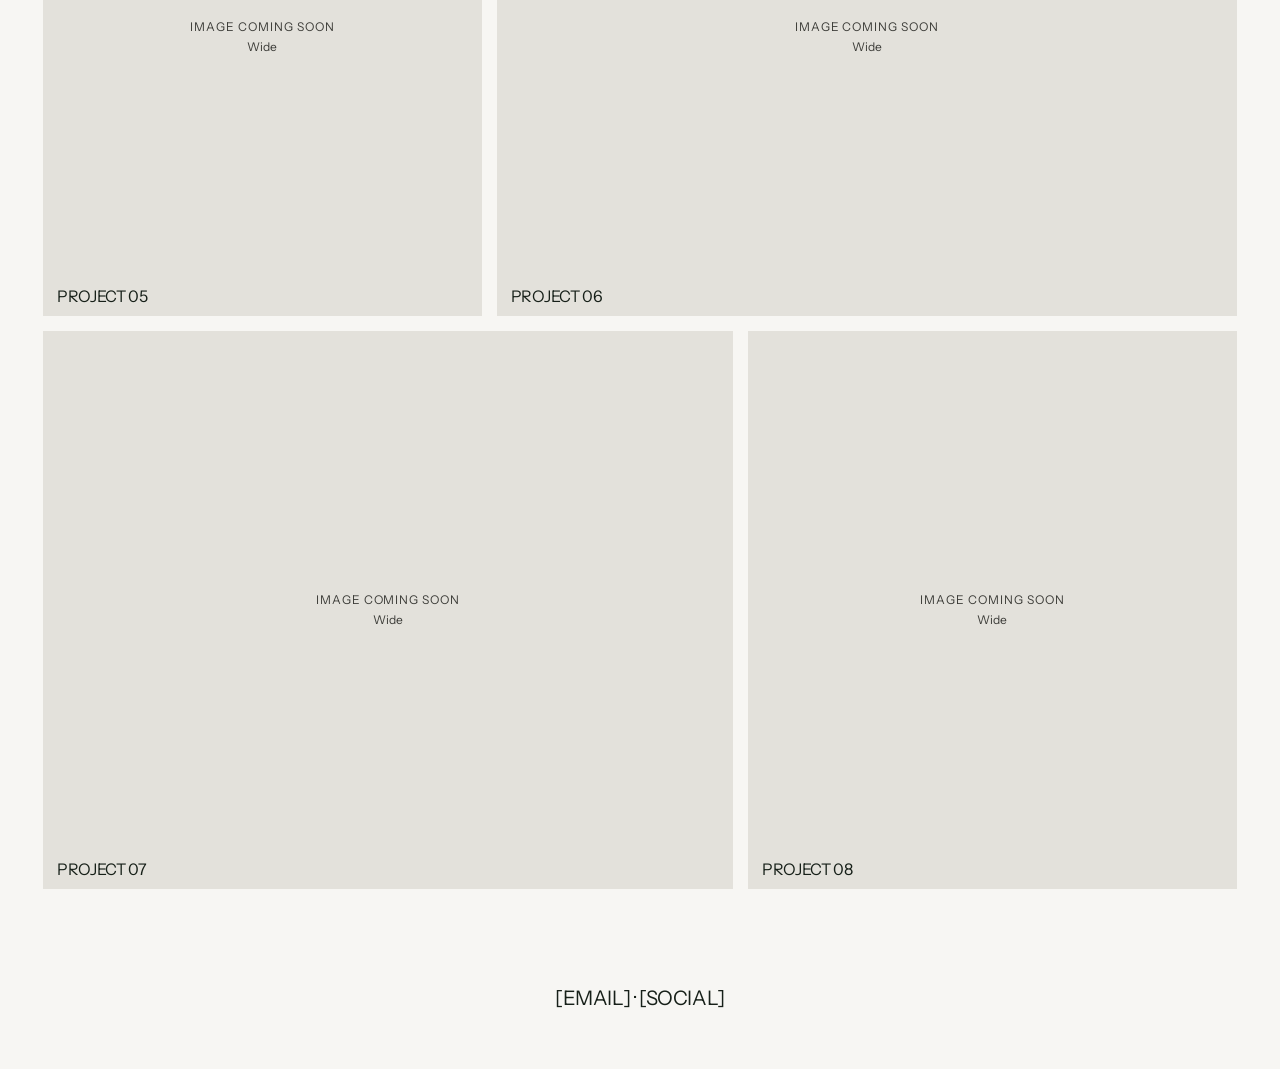
==== commit 7037ed6b: "Lock the home archive to two-column tiles. Each row is an explicit grid with a 558px tile height, so" ====
--- a/index.html
+++ b/index.html
@@ -11,7 +11,7 @@
   <link rel="preconnect" href="https://fonts.googleapis.com">
   <link rel="preconnect" href="https://fonts.gstatic.com" crossorigin>
   <link href="https://fonts.googleapis.com/css2?family=Instrument+Sans:wght@300;400;500&family=Noto+Sans+SC:wght@300;400;500&display=swap" rel="stylesheet">
-  <link rel="stylesheet" href="css/site.css">
+  <link rel="stylesheet" href="css/site.css?v=5">
 </head>
 <body>
   <a class="skip" href="#main">Skip to content</a>
@@ -43,8 +43,8 @@
               <span class="slot-title">Image coming soon</span>
               <span class="slot-meta">Wide</span>
             </figcaption>
-            <span class="shot-label">Project 01</span>
           </figure>
+          <span class="shot-label">Project 01</span>
         </a>
         <article class="shot">
           <figure class="frame">
@@ -52,8 +52,8 @@
               <span class="slot-title">Image coming soon</span>
               <span class="slot-meta">Wide</span>
             </figcaption>
-            <span class="shot-label">Project 02</span>
           </figure>
+          <span class="shot-label">Project 02</span>
         </article>
       </div>
 
@@ -64,8 +64,8 @@
               <span class="slot-title">Image coming soon</span>
               <span class="slot-meta">Wide</span>
             </figcaption>
-            <span class="shot-label">Project 03</span>
           </figure>
+          <span class="shot-label">Project 03</span>
         </article>
         <article class="shot">
           <figure class="frame">
@@ -73,8 +73,8 @@
               <span class="slot-title">Image coming soon</span>
               <span class="slot-meta">Wide</span>
             </figcaption>
-            <span class="shot-label">Project 04</span>
           </figure>
+          <span class="shot-label">Project 04</span>
         </article>
       </div>
 
@@ -85,8 +85,8 @@
               <span class="slot-title">Image coming soon</span>
               <span class="slot-meta">Wide</span>
             </figcaption>
-            <span class="shot-label">Project 05</span>
           </figure>
+          <span class="shot-label">Project 05</span>
         </article>
         <article class="shot">
           <figure class="frame">
@@ -94,8 +94,8 @@
               <span class="slot-title">Image coming soon</span>
               <span class="slot-meta">Wide</span>
             </figcaption>
-            <span class="shot-label">Project 06</span>
           </figure>
+          <span class="shot-label">Project 06</span>
         </article>
       </div>
 
@@ -106,8 +106,8 @@
               <span class="slot-title">Image coming soon</span>
               <span class="slot-meta">Wide</span>
             </figcaption>
-            <span class="shot-label">Project 07</span>
           </figure>
+          <span class="shot-label">Project 07</span>
         </article>
         <article class="shot">
           <figure class="frame">
@@ -115,8 +115,8 @@
               <span class="slot-title">Image coming soon</span>
               <span class="slot-meta">Wide</span>
             </figcaption>
-            <span class="shot-label">Project 08</span>
           </figure>
+          <span class="shot-label">Project 08</span>
         </article>
       </div>
     </div>
--- a/css/site.css
+++ b/css/site.css
@@ -150,38 +150,54 @@
 }
 
 .archive {
-  width: min(1354px, calc(100% - var(--edge) * 2));
+  width: 1354px;
+  max-width: calc(100% - 86px);
   margin: 0 auto 8px;
   display: flex;
   flex-direction: column;
-  gap: var(--gutter);
-}
-
-.row {
+  gap: 15px;
+}
+
+.archive .row {
   display: grid;
-  gap: var(--gutter);
-}
-
-.row-a { grid-template-columns: 498fr 840fr; }
-.row-b { grid-template-columns: 783fr 555fr; }
-
-.shot { display: block; color: inherit; min-width: 0; }
-
-.row .frame {
-  height: clamp(220px, 38.8vw, 558px);
+  gap: 15px;
+  align-items: stretch;
+}
+
+.archive .row-a { grid-template-columns: 498fr 840fr; }
+.archive .row-b { grid-template-columns: 783fr 555fr; }
+
+.archive .shot {
+  position: relative;
+  display: block;
+  color: inherit;
+  min-width: 0;
+  height: 558px;
+  min-height: 558px;
+}
+
+.archive .shot .frame {
+  position: absolute;
+  inset: 0;
+  width: 100%;
+  height: 100%;
+  min-height: 100%;
   aspect-ratio: auto;
 }
 
-.shot-label {
+.archive .shot-label {
   position: absolute;
-  left: 12px;
-  bottom: 10px;
+  left: 14px;
+  bottom: 12px;
   z-index: 2;
-  font-size: 16px;
-  font-weight: 400;
-  letter-spacing: -0.02em;
+  margin: 0;
+  font-size: 16px;
+  font-weight: 400;
+  letter-spacing: -0.02em;
+  line-height: 1;
   text-transform: uppercase;
   color: var(--ink);
+  pointer-events: none;
 }
 
 a.shot:hover .frame,
@@ -402,14 +418,16 @@
 .site-footer address,
 .foot-line { font-style: normal; }
 
-@media (max-width: 800px) {
+@media (max-width: 700px) {
   :root { --edge: 20px; }
   .nav-inner { min-height: 60px; padding: 14px var(--edge); }
   .nav-links { gap: 8px 18px; }
   .mast { flex-direction: column; align-items: flex-start; padding-top: 28px; }
   .mast-meta { text-align: left; padding-bottom: 0; }
-  .row-a, .row-b { grid-template-columns: 1fr; }
-  .row .frame { height: 58vw; }
+  .archive { max-width: calc(100% - 40px); }
+  .archive .row-a,
+  .archive .row-b { grid-template-columns: 1fr; }
+  .archive .shot { height: 320px; min-height: 320px; }
   .case-head {
     width: min(100% - 40px, 640px);
     margin-top: 72px;
